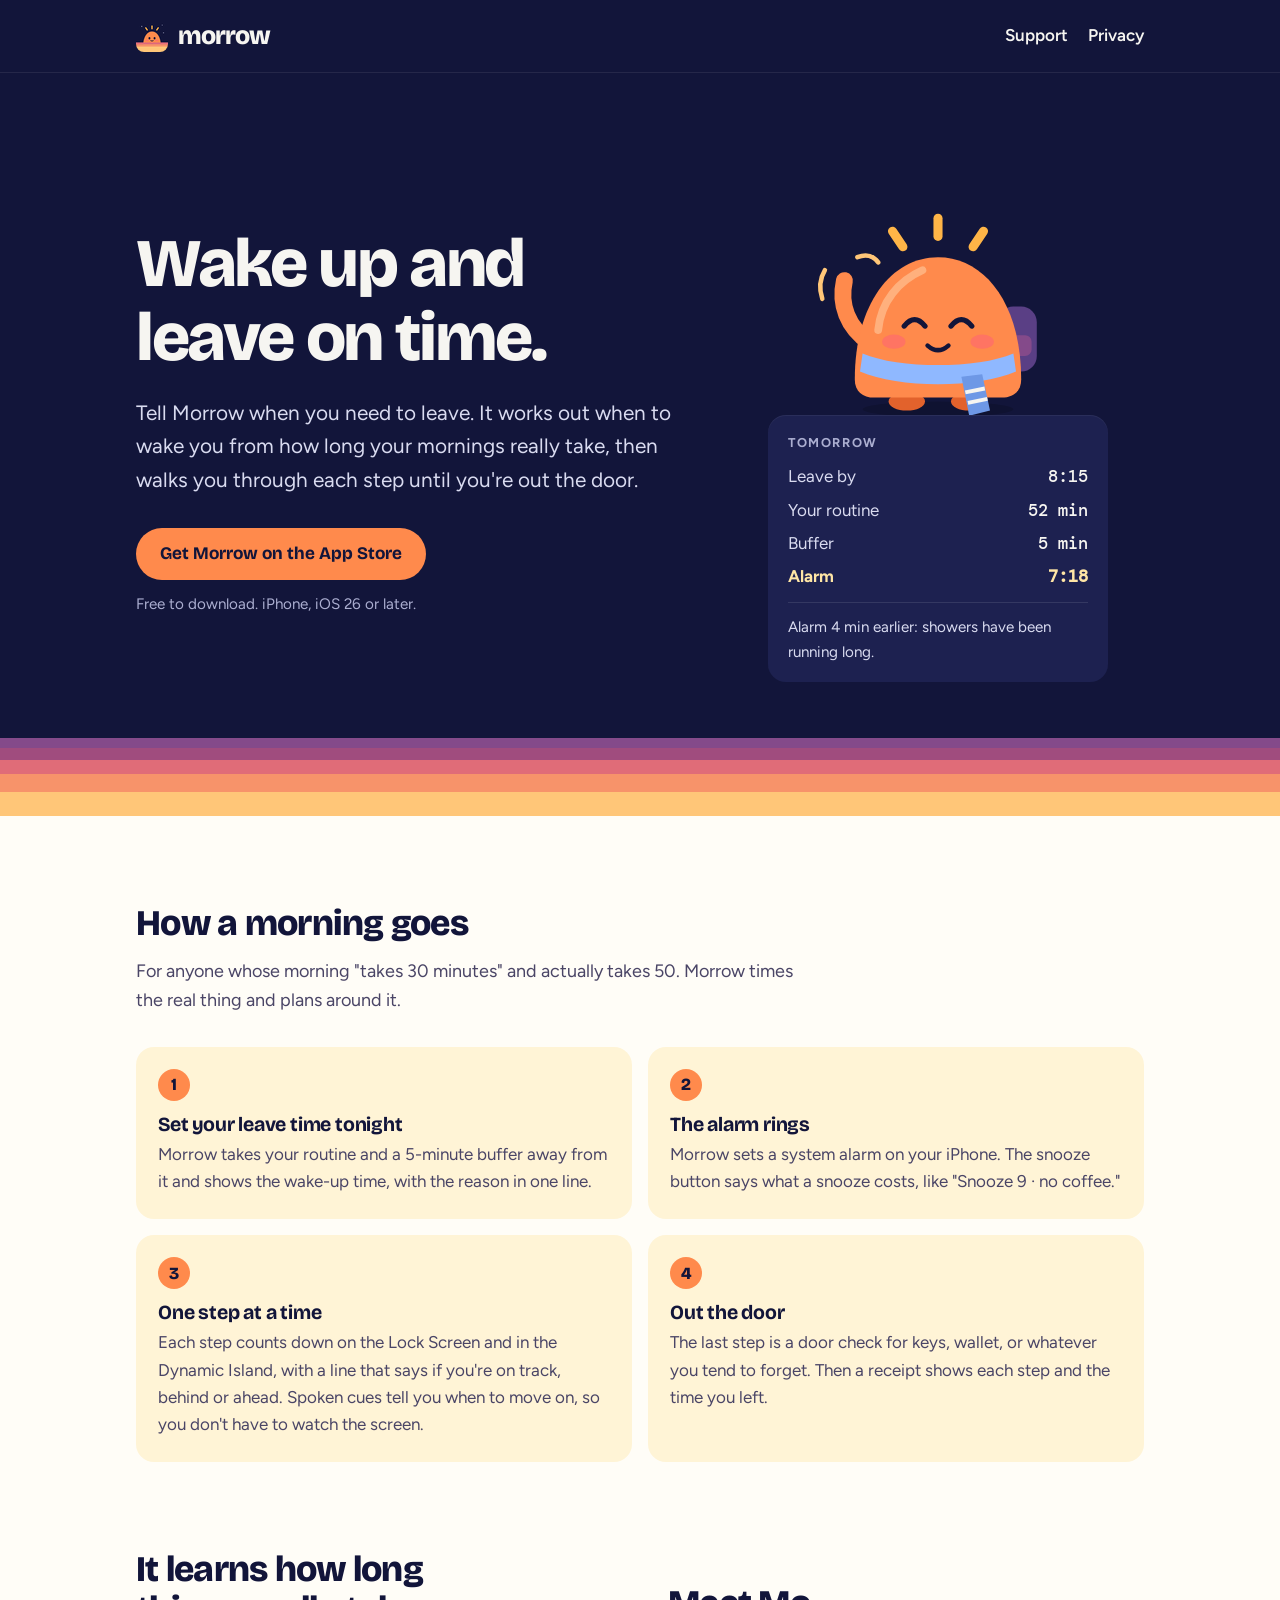
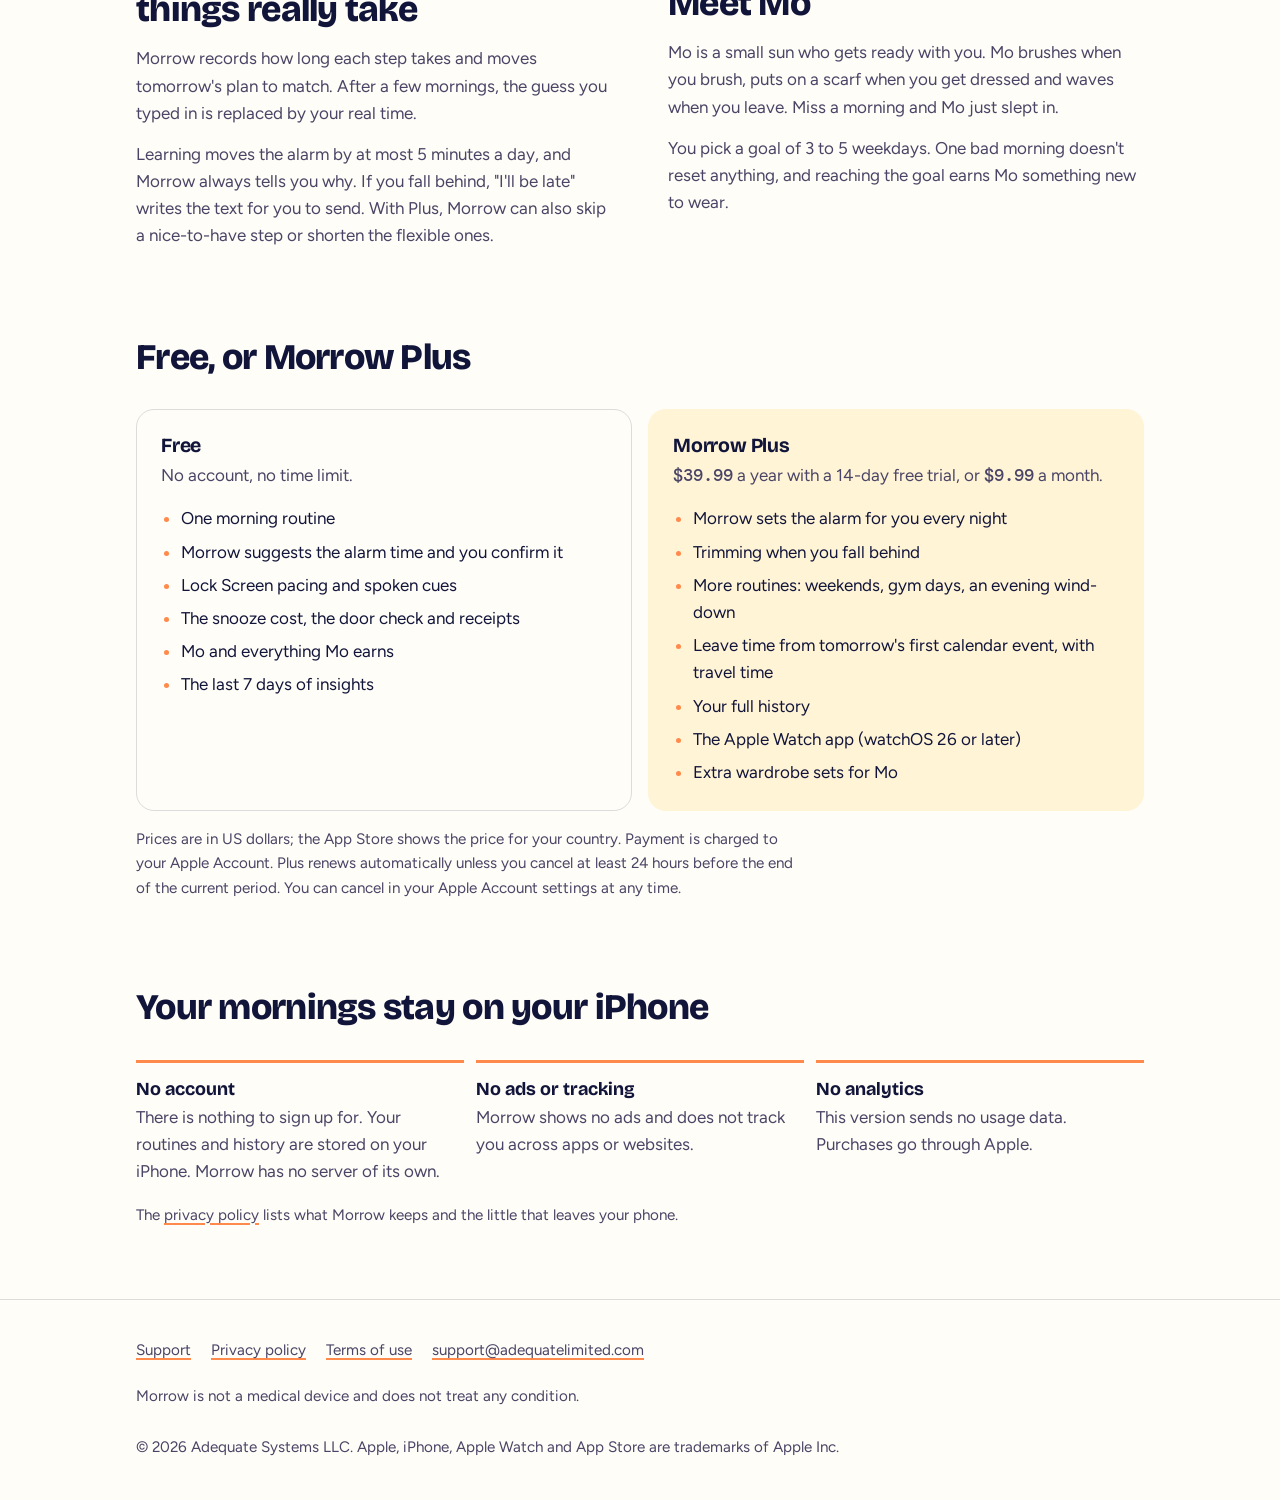
==== index.html @ a9c5260e "Morrow privacy policy, support and home page" ====
<!doctype html>
<html lang="en">
<head>
<meta charset="utf-8">
<meta name="viewport" content="width=device-width, initial-scale=1">
<title>Morrow: morning routine timer for iPhone</title>
<meta name="description" content="Tell Morrow when you need to leave. It works out when to wake you from how long your mornings really take, then walks you through each step until you're out the door.">
<meta name="theme-color" content="#12153A">
<link rel="canonical" href="https://patricksmithlaravel.github.io/morrow/">
<link rel="icon" type="image/png" sizes="32x32" href="assets/favicon-32.png">
<link rel="apple-touch-icon" href="assets/apple-touch-icon.png">
<link rel="preload" href="fonts/bricolage-grotesque.woff" as="font" type="font/woff" crossorigin>
<link rel="preload" href="fonts/figtree.woff" as="font" type="font/woff" crossorigin>
<link rel="stylesheet" href="assets/site.css">
<meta property="og:type" content="website">
<meta property="og:title" content="Morrow: wake up and leave on time">
<meta property="og:description" content="A morning routine timer for iPhone. Set your leave time tonight; Morrow sets the wake-up time and paces each step.">
<meta property="og:url" content="https://patricksmithlaravel.github.io/morrow/">
<meta property="og:image" content="https://patricksmithlaravel.github.io/morrow/assets/morrow-icon-512.png">
<meta name="apple-itunes-app" content="app-id=6824169059">
</head>
<body>
<a class="skip" href="#main">Skip to content</a>

<header class="site-header">
  <div class="bar">
    <a class="wordmark" href="./"><img src="assets/favicon-32.png" alt="" width="32" height="32">morrow</a>
    <nav class="site-nav" aria-label="Main">
      <ul>
        <li><a href="support/">Support</a></li>
        <li><a href="privacy/">Privacy</a></li>
      </ul>
    </nav>
  </div>
</header>

<main id="main">
  <section class="hero" aria-labelledby="hero-title">
    <div class="inner">
      <div>
        <h1 id="hero-title">Wake up and leave on time.</h1>
        <p class="lead">Tell Morrow when you need to leave. It works out when to wake you from how long your mornings really take, then walks you through each step until you're out the door.</p>
        <div class="actions">
          <a class="button" href="https://apps.apple.com/app/id6824169059">Get Morrow on the App Store</a>
          <span class="requires">Free to download. iPhone, iOS 26 or later.</span>
        </div>
      </div>
      <div class="art">
        <img src="assets/mo-wave.svg" alt="Mo, a small orange sun in a blue scarf, waving goodbye by a door" width="260" height="260">
        <div class="plan-card" role="group" aria-label="Example plan for tomorrow">
          <div class="label">Tomorrow</div>
          <dl>
            <dt>Leave by</dt><dd>8:15</dd>
            <dt>Your routine</dt><dd>52 min</dd>
            <dt>Buffer</dt><dd>5 min</dd>
            <dt class="alarm">Alarm</dt><dd class="alarm">7:18</dd>
          </dl>
          <p class="why">Alarm 4 min earlier: showers have been running long.</p>
        </div>
      </div>
    </div>
    <div class="horizon" aria-hidden="true"><span></span><span></span><span></span><span></span><span></span></div>
  </section>

  <section class="section" aria-labelledby="how-title">
    <h2 id="how-title">How a morning goes</h2>
    <p class="intro">For anyone whose morning "takes 30 minutes" and actually takes 50. Morrow times the real thing and plans around it.</p>
    <ol class="steps">
      <li>
        <h3>Set your leave time tonight</h3>
        <p>Morrow takes your routine and a 5-minute buffer away from it and shows the wake-up time, with the reason in one line.</p>
      </li>
      <li>
        <h3>The alarm rings</h3>
        <p>Morrow sets a system alarm on your iPhone. The snooze button says what a snooze costs, like "Snooze 9 · no coffee."</p>
      </li>
      <li>
        <h3>One step at a time</h3>
        <p>Each step counts down on the Lock Screen and in the Dynamic Island, with a line that says if you're on track, behind or ahead. Spoken cues tell you when to move on, so you don't have to watch the screen.</p>
      </li>
      <li>
        <h3>Out the door</h3>
        <p>The last step is a door check for keys, wallet, or whatever you tend to forget. Then a receipt shows each step and the time you left.</p>
      </li>
    </ol>
  </section>

  <section class="section" aria-labelledby="learn-title">
    <div class="split">
      <div class="copy">
        <h2 id="learn-title">It learns how long things really take</h2>
        <p>Morrow records how long each step takes and moves tomorrow's plan to match. After a few mornings, the guess you typed in is replaced by your real time.</p>
        <p>Learning moves the alarm by at most 5 minutes a day, and Morrow always tells you why. If you fall behind, "I'll be late" writes the text for you to send. With Plus, Morrow can also skip a nice-to-have step or shorten the flexible ones.</p>
      </div>
      <div class="copy">
        <h2>Meet Mo</h2>
        <p>Mo is a small sun who gets ready with you. Mo brushes when you brush, puts on a scarf when you get dressed and waves when you leave. Miss a morning and Mo just slept in.</p>
        <p>You pick a goal of 3 to 5 weekdays. One bad morning doesn't reset anything, and reaching the goal earns Mo something new to wear.</p>
      </div>
    </div>
  </section>

  <section class="section" aria-labelledby="price-title">
    <h2 id="price-title">Free, or Morrow Plus</h2>
    <div class="tiers">
      <div class="tier">
        <h3>Free</h3>
        <p class="price">No account, no time limit.</p>
        <ul>
          <li>One morning routine</li>
          <li>Morrow suggests the alarm time and you confirm it</li>
          <li>Lock Screen pacing and spoken cues</li>
          <li>The snooze cost, the door check and receipts</li>
          <li>Mo and everything Mo earns</li>
          <li>The last 7 days of insights</li>
        </ul>
      </div>
      <div class="tier plus">
        <h3>Morrow Plus</h3>
        <p class="price"><span class="mono">$39.99</span> a year with a 14-day free trial, or <span class="mono">$9.99</span> a month.</p>
        <ul>
          <li>Morrow sets the alarm for you every night</li>
          <li>Trimming when you fall behind</li>
          <li>More routines: weekends, gym days, an evening wind-down</li>
          <li>Leave time from tomorrow's first calendar event, with travel time</li>
          <li>Your full history</li>
          <li>The Apple Watch app (watchOS 26 or later)</li>
          <li>Extra wardrobe sets for Mo</li>
        </ul>
      </div>
    </div>
    <p class="fine">Prices are in US dollars; the App Store shows the price for your country. Payment is charged to your Apple Account. Plus renews automatically unless you cancel at least 24 hours before the end of the current period. You can cancel in your Apple Account settings at any time.</p>
  </section>

  <section class="section" aria-labelledby="privacy-title">
    <h2 id="privacy-title">Your mornings stay on your iPhone</h2>
    <ul class="privacy-strip">
      <li><strong>No account</strong><span>There is nothing to sign up for. Your routines and history are stored on your iPhone. Morrow has no server of its own.</span></li>
      <li><strong>No ads or tracking</strong><span>Morrow shows no ads and does not track you across apps or websites.</span></li>
      <li><strong>No analytics</strong><span>This version sends no usage data. Purchases go through Apple.</span></li>
    </ul>
    <p class="fine">The <a href="privacy/">privacy policy</a> lists what Morrow keeps and the little that leaves your phone.</p>
  </section>
</main>

<footer class="site-footer">
  <div class="bar">
    <ul>
      <li><a href="support/">Support</a></li>
      <li><a href="privacy/">Privacy policy</a></li>
      <li><a href="https://www.apple.com/legal/internet-services/itunes/dev/stdeula/">Terms of use</a></li>
      <li><a href="mailto:support@adequatelimited.com">support@adequatelimited.com</a></li>
    </ul>
    <p>Morrow is not a medical device and does not treat any condition.</p>
    <p>&copy; 2026 Adequate Systems LLC. Apple, iPhone, Apple Watch and App Store are trademarks of Apple Inc.</p>
  </div>
</footer>
</body>
</html>
---- assets/site.css ----
/* Morrow site. Colours are the app's palette (MorrowPalette); fonts are the app's bundled fonts (SIL OFL 1.1). */

@font-face {
  font-family: "Bricolage Grotesque";
  src: url("../fonts/bricolage-grotesque.woff") format("woff");
  font-weight: 600 800;
  font-style: normal;
  font-display: swap;
}
@font-face {
  font-family: "Figtree";
  src: url("../fonts/figtree.woff") format("woff");
  font-weight: 400 700;
  font-style: normal;
  font-display: swap;
}
@font-face {
  font-family: "DM Mono";
  src: url("../fonts/dm-mono-medium.woff") format("woff");
  font-weight: 500;
  font-style: normal;
  font-display: swap;
}

:root {
  color-scheme: light dark;

  /* Palette */
  --night: #12153A;
  --surface: #1D2150;
  --deep-night: #0C0E28;
  --sun: #FF8A4C;
  --sky: #8FB8FF;
  --daylight: #FFE6A6;
  --ink: #F6F5F1;
  --amber: #FFB547;
  --secondary: #D9DBF0;
  --paper: #FFFDF7;
  --paper-card: #FFF4D6;
  --ink-on-light: #4A4566;
  --rust: #C24A1C;

  /* Light theme */
  --bg: var(--paper);
  --bg-card: var(--paper-card);
  --text: var(--night);
  --text-2: var(--ink-on-light);
  --rule: rgba(18, 21, 58, 0.14);
  --underline: var(--sun);
  --focus: var(--rust);
  --note-bg: #FFEFD0;

  --font-display: "Bricolage Grotesque", ui-rounded, system-ui, -apple-system, sans-serif;
  --font-body: "Figtree", system-ui, -apple-system, "Segoe UI", sans-serif;
  --font-mono: "DM Mono", ui-monospace, "SF Mono", Menlo, monospace;

  --gutter: clamp(16px, 5vw, 40px);
  --measure: 42rem;
  --wide: 68rem;
  --radius: 18px;
}

@media (prefers-color-scheme: dark) {
  :root {
    --bg: var(--night);
    --bg-card: var(--surface);
    --text: var(--ink);
    --text-2: var(--secondary);
    --rule: rgba(255, 255, 255, 0.12);
    --underline: var(--sun);
    --focus: var(--amber);
    --note-bg: var(--surface);
  }
}

*, *::before, *::after { box-sizing: border-box; }

html {
  -webkit-text-size-adjust: 100%;
  text-size-adjust: 100%;
}

body {
  margin: 0;
  background: var(--bg);
  color: var(--text);
  font-family: var(--font-body);
  font-size: 1.0625rem;
  line-height: 1.6;
  font-feature-settings: "kern";
  -webkit-font-smoothing: antialiased;
  overflow-x: hidden;
}

img, svg { display: block; max-width: 100%; height: auto; }

h1, h2, h3 {
  font-family: var(--font-display);
  font-weight: 800;
  line-height: 1.1;
  letter-spacing: -0.02em;
  margin: 0;
  text-wrap: balance;
}
h1 { font-size: clamp(2.4rem, 7vw, 4.25rem); letter-spacing: -0.035em; }
h2 { font-size: clamp(1.6rem, 4vw, 2.25rem); }
h3 { font-size: 1.25rem; font-weight: 700; letter-spacing: -0.01em; }

p { margin: 0; }
p + p { margin-top: 1em; }

a {
  color: inherit;
  text-decoration-line: underline;
  text-decoration-color: var(--underline);
  text-decoration-thickness: 2px;
  text-underline-offset: 3px;
}
a:hover { text-decoration-thickness: 3px; }
:focus-visible {
  outline: 3px solid var(--focus);
  outline-offset: 3px;
  border-radius: 4px;
}

.skip {
  position: absolute;
  left: 8px;
  top: -100px;
  background: var(--sun);
  color: var(--night);
  padding: 10px 14px;
  border-radius: 10px;
  font-weight: 700;
  z-index: 10;
}
.skip:focus { top: 8px; }

.mono { font-family: var(--font-mono); font-weight: 500; font-variant-numeric: tabular-nums; }

/* Header and footer */

.site-header {
  background: var(--night);
  color: var(--ink);
  border-bottom: 1px solid rgba(255, 255, 255, 0.08);
}
.site-header .bar {
  max-width: var(--wide);
  margin: 0 auto;
  padding: 14px var(--gutter);
  display: flex;
  align-items: center;
  justify-content: space-between;
  gap: 16px;
  flex-wrap: wrap;
}
.wordmark {
  display: inline-flex;
  align-items: center;
  gap: 10px;
  font-family: var(--font-display);
  font-weight: 800;
  font-size: 1.6rem;
  letter-spacing: -0.04em;
  text-decoration: none;
  color: var(--ink);
  min-height: 44px;
}
.wordmark img { width: 32px; height: 32px; border-radius: 8px; }
.site-nav ul {
  list-style: none;
  margin: 0;
  padding: 0;
  display: flex;
  gap: 4px 20px;
  flex-wrap: wrap;
}
.site-nav a {
  display: inline-flex;
  align-items: center;
  min-height: 44px;
  color: var(--ink);
  font-weight: 600;
  text-decoration-color: transparent;
}
.site-nav a:hover,
.site-nav a[aria-current="page"] { text-decoration-color: var(--sun); }

.site-footer {
  border-top: 1px solid var(--rule);
  margin-top: 72px;
  color: var(--text-2);
  font-size: 0.95rem;
}
.site-footer .bar {
  max-width: var(--wide);
  margin: 0 auto;
  padding: 28px var(--gutter) 40px;
  display: grid;
  gap: 12px;
}
.site-footer ul {
  list-style: none;
  margin: 0;
  padding: 0;
  display: flex;
  flex-wrap: wrap;
  gap: 4px 20px;
}
.site-footer a { display: inline-flex; min-height: 44px; align-items: center; }

/* Home: hero */

.hero {
  position: relative;
  background: var(--night);
  color: var(--ink);
  overflow: hidden;
}
.hero .inner {
  max-width: var(--wide);
  margin: 0 auto;
  padding: clamp(40px, 8vw, 88px) var(--gutter) clamp(32px, 6vw, 56px);
  display: grid;
  gap: 40px;
  align-items: center;
}
@media (min-width: 860px) {
  .hero .inner { grid-template-columns: 1.15fr 0.85fr; }
}
.hero .lead {
  margin-top: 20px;
  font-size: clamp(1.1rem, 2.4vw, 1.3rem);
  color: var(--secondary);
  max-width: 34rem;
}
.hero .actions {
  margin-top: 32px;
  display: flex;
  flex-wrap: wrap;
  align-items: center;
  gap: 12px 20px;
}
.hero .requires { color: #ABAED0; font-size: 0.95rem; }

.button {
  display: inline-flex;
  align-items: center;
  justify-content: center;
  min-height: 52px;
  padding: 0 24px;
  border-radius: 999px;
  background: var(--sun);
  color: var(--night);
  font-family: var(--font-display);
  font-weight: 700;
  font-size: 1.1rem;
  text-decoration: none;
}
.button:hover { background: #FF9B63; }

.hero .art {
  position: relative;
  display: grid;
  justify-items: center;
  gap: 0;
}
.hero .art img { width: min(260px, 64vw); }

.plan-card {
  width: min(340px, 100%);
  margin-top: -6px;
  background: var(--surface);
  border-radius: var(--radius);
  padding: 18px 20px;
  box-shadow: 0 1px 0 rgba(255, 255, 255, 0.06) inset;
}
.plan-card .label {
  font-size: 0.8rem;
  font-weight: 700;
  letter-spacing: 0.12em;
  text-transform: uppercase;
  color: #ABAED0;
}
.plan-card dl {
  margin: 10px 0 0;
  display: grid;
  grid-template-columns: 1fr auto;
  gap: 6px 16px;
}
.plan-card dt { color: var(--secondary); }
.plan-card dd { margin: 0; font-family: var(--font-mono); font-weight: 500; font-variant-numeric: tabular-nums; text-align: right; }
.plan-card dt.alarm,
.plan-card dd.alarm { color: var(--daylight); font-weight: 700; }
.plan-card .why {
  margin-top: 12px;
  padding-top: 12px;
  border-top: 1px solid rgba(255, 255, 255, 0.1);
  color: var(--secondary);
  font-size: 0.95rem;
}

.horizon { display: grid; }
.horizon span { display: block; height: 14px; }
.horizon span:nth-child(1) { background: #844A8A; height: 10px; }
.horizon span:nth-child(2) { background: #A04C7E; height: 12px; }
.horizon span:nth-child(3) { background: #E06C78; }
.horizon span:nth-child(4) { background: #F7936A; height: 18px; }
.horizon span:nth-child(5) { background: #FFC678; height: 24px; }

/* Home: sections */

.section {
  max-width: var(--wide);
  margin: 0 auto;
  padding: clamp(48px, 8vw, 88px) var(--gutter) 0;
}
.section > h2 { max-width: 40rem; }
.section > .intro { margin-top: 14px; max-width: var(--measure); color: var(--text-2); font-size: 1.125rem; }

.steps {
  list-style: none;
  margin: 32px 0 0;
  padding: 0;
  display: grid;
  gap: 16px;
  counter-reset: step;
}
@media (min-width: 720px) {
  .steps { grid-template-columns: repeat(2, minmax(0, 1fr)); }
}
.steps li {
  counter-increment: step;
  background: var(--bg-card);
  border-radius: var(--radius);
  padding: 22px 22px 24px;
}
.steps li::before {
  content: counter(step);
  display: inline-grid;
  place-items: center;
  width: 32px;
  height: 32px;
  border-radius: 50%;
  background: var(--sun);
  color: var(--night);
  font-family: var(--font-display);
  font-weight: 800;
  margin-bottom: 12px;
}
.steps h3 { margin-bottom: 6px; }
.steps p { color: var(--text-2); }

.split {
  display: grid;
  gap: 32px;
  align-items: center;
}
@media (min-width: 860px) {
  .split { grid-template-columns: 1fr 1fr; gap: 56px; }
}
.split .copy p { margin-top: 14px; color: var(--text-2); max-width: var(--measure); }
.split .copy h2 + p { margin-top: 16px; }
.mo-figure {
  justify-self: center;
  background: var(--bg-card);
  border-radius: 50%;
  padding: 28px;
  width: min(300px, 80vw);
}

.tiers {
  margin-top: 32px;
  display: grid;
  gap: 16px;
}
@media (min-width: 760px) {
  .tiers { grid-template-columns: repeat(2, minmax(0, 1fr)); }
}
.tier {
  border: 1px solid var(--rule);
  border-radius: var(--radius);
  padding: 24px;
}
.tier.plus { background: var(--bg-card); border-color: transparent; }
.tier .price { margin-top: 6px; color: var(--text-2); }
.tier ul { margin: 16px 0 0; padding-left: 1.2em; }
.tier li + li { margin-top: 6px; }
.tier li::marker { color: var(--sun); }
.fine { margin-top: 16px; color: var(--text-2); font-size: 0.95rem; max-width: var(--measure); }

.privacy-strip {
  margin-top: 32px;
  display: grid;
  gap: 12px;
  list-style: none;
  padding: 0;
}
@media (min-width: 720px) {
  .privacy-strip { grid-template-columns: repeat(3, minmax(0, 1fr)); }
}
.privacy-strip li {
  border-top: 3px solid var(--sun);
  padding-top: 12px;
}
.privacy-strip strong { display: block; font-family: var(--font-display); font-size: 1.15rem; }
.privacy-strip span { color: var(--text-2); }

/* Text pages (privacy, support, 404) */

.page {
  max-width: var(--measure);
  margin: 0 auto;
  padding: clamp(36px, 7vw, 72px) var(--gutter) 0;
}
.page-head { display: grid; gap: 14px; }
.page-head .meta { color: var(--text-2); }
.page-head .lead { font-size: 1.15rem; color: var(--text-2); }

.page h2 {
  font-size: clamp(1.4rem, 3.4vw, 1.75rem);
  margin-top: 48px;
  margin-bottom: 12px;
  scroll-margin-top: 16px;
}
.page h3 { margin-top: 28px; margin-bottom: 8px; }
.page ul, .page ol { padding-left: 1.3em; margin: 12px 0 0; }
.page li + li { margin-top: 8px; }
.page li::marker { color: var(--sun); }
.page p + ul, .page p + ol { margin-top: 12px; }
.page ul + p, .page ol + p, .page .table-wrap + p { margin-top: 1em; }

.summary {
  margin-top: 28px;
  background: var(--bg-card);
  border-radius: var(--radius);
  padding: 22px 24px 24px;
}
.summary h2 { margin-top: 0; font-size: 1.25rem; }
.summary ul { margin-top: 10px; }

.toc {
  margin-top: 28px;
  font-size: 0.98rem;
}
.toc h2 { font-size: 1rem; margin: 0 0 6px; letter-spacing: 0.12em; text-transform: uppercase; font-family: var(--font-body); font-weight: 700; color: var(--text-2); }
.toc ol { margin-top: 0; columns: 2 14rem; column-gap: 32px; }
.toc li + li { margin-top: 4px; }
.toc a { display: inline-block; padding: 4px 0; }

.table-wrap { overflow-x: auto; margin-top: 12px; -webkit-overflow-scrolling: touch; }
table {
  width: 100%;
  border-collapse: collapse;
  font-size: 0.97rem;
}
th, td {
  text-align: left;
  vertical-align: top;
  padding: 10px 12px 10px 0;
  border-bottom: 1px solid var(--rule);
}
th { font-weight: 700; }
thead th { color: var(--text-2); font-size: 0.85rem; letter-spacing: 0.08em; text-transform: uppercase; }

.note {
  margin-top: 40px;
  background: var(--note-bg);
  border-left: 4px solid var(--sun);
  border-radius: 6px;
  padding: 16px 18px;
}

.contact-card {
  margin-top: 28px;
  display: grid;
  gap: 20px;
  align-items: center;
  background: var(--bg-card);
  border-radius: var(--radius);
  padding: 22px 24px;
}
@media (min-width: 560px) {
  .contact-card { grid-template-columns: auto 1fr; }
}
.contact-card img { width: 112px; }
.contact-card .email {
  font-family: var(--font-display);
  font-weight: 700;
  font-size: clamp(1.15rem, 4.6vw, 1.5rem);
  overflow-wrap: anywhere;
}
.contact-card p + p { margin-top: 6px; color: var(--text-2); }

.faq { margin-top: 12px; }
.faq details {
  border-bottom: 1px solid var(--rule);
}
.faq summary {
  cursor: pointer;
  list-style: none;
  display: flex;
  justify-content: space-between;
  align-items: center;
  gap: 16px;
  min-height: 56px;
  padding: 12px 0;
  font-family: var(--font-display);
  font-weight: 700;
  font-size: 1.15rem;
  line-height: 1.3;
}
.faq summary::-webkit-details-marker { display: none; }
.faq summary::after {
  content: "+";
  flex: none;
  width: 28px;
  height: 28px;
  display: grid;
  place-items: center;
  border-radius: 50%;
  background: var(--bg-card);
  color: var(--text);
  font-family: var(--font-body);
  font-weight: 700;
}
.faq details[open] summary::after { content: "\2212"; }
.faq .answer { padding: 0 0 20px; }
.faq .answer p + p, .faq .answer p + ul, .faq .answer ul + p { margin-top: 10px; }

.not-found {
  text-align: center;
  display: grid;
  justify-items: center;
  gap: 16px;
}
.not-found img { width: min(220px, 60vw); }

@media (prefers-reduced-motion: no-preference) {
  html { scroll-behavior: smooth; }
}

@media print {
  .site-header, .site-footer, .skip, .toc { display: none; }
  body { background: #fff; color: #000; }
  a { text-decoration: underline; }
}
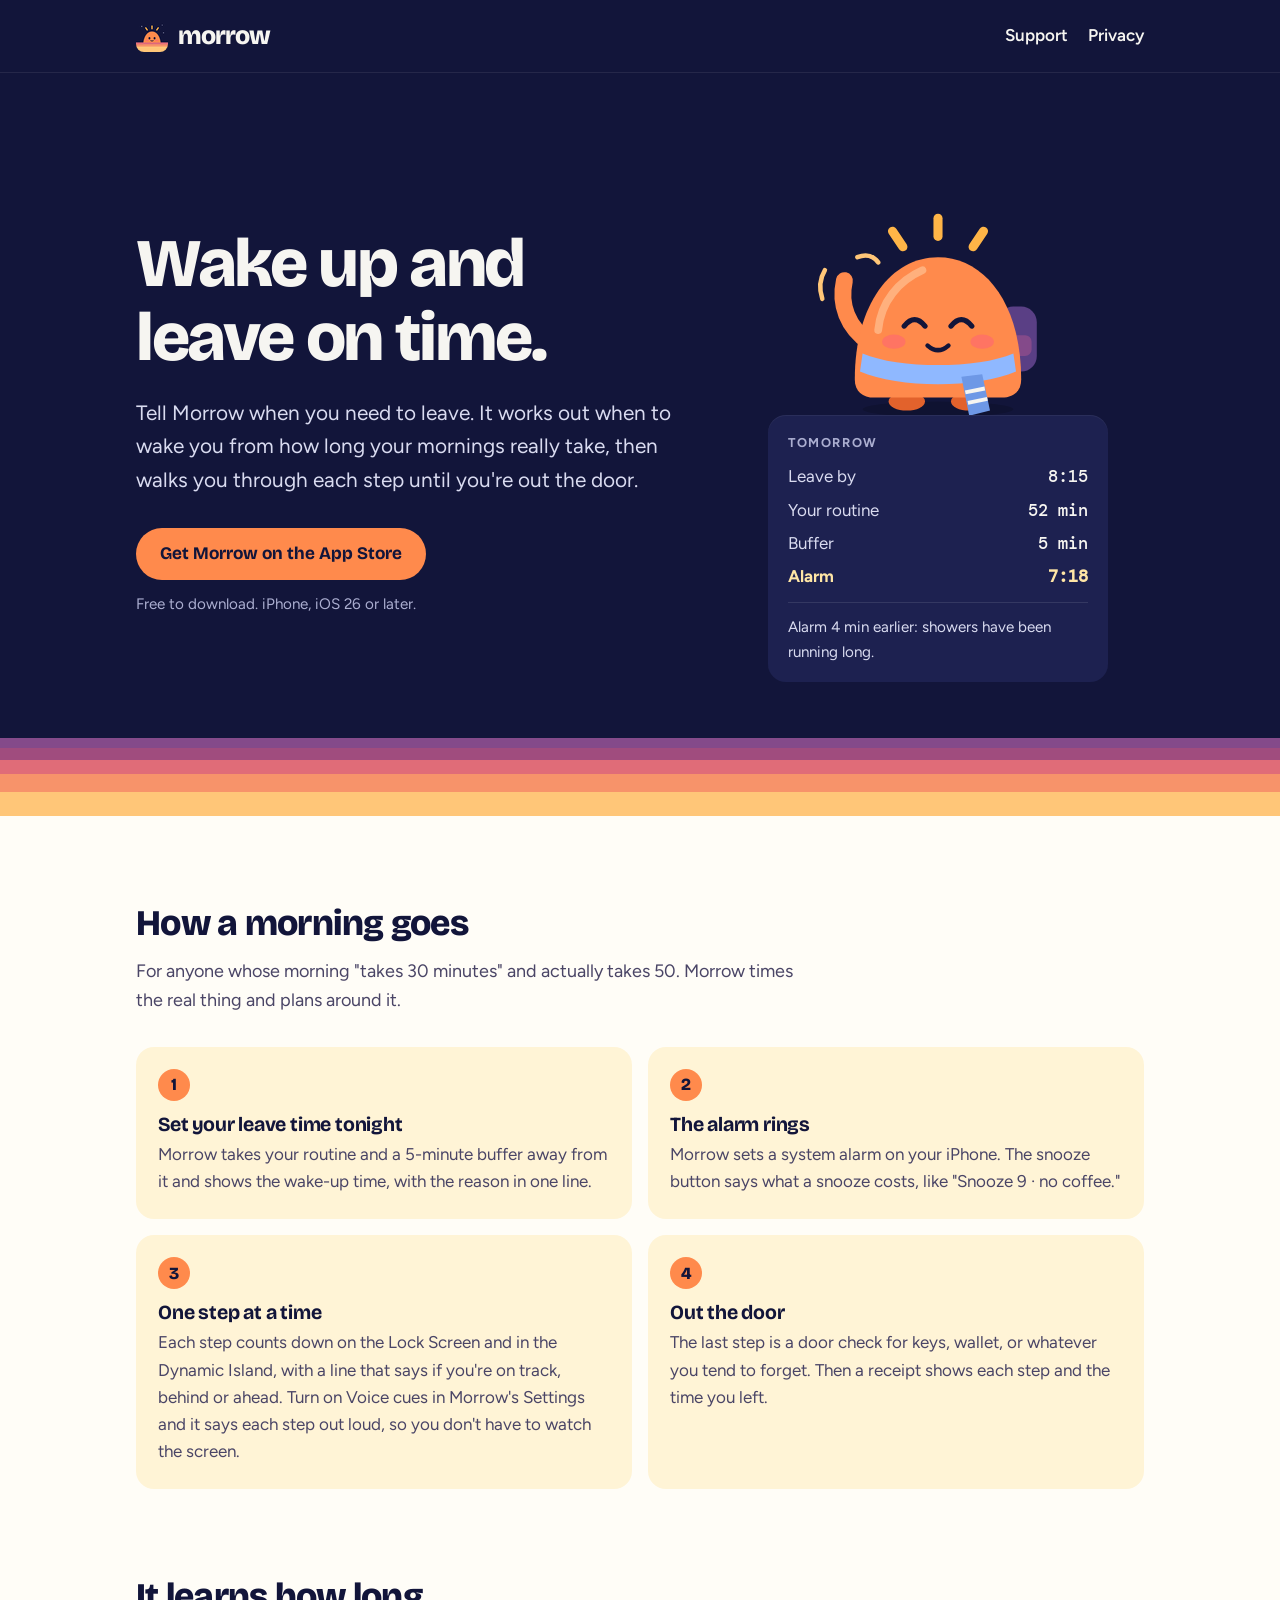
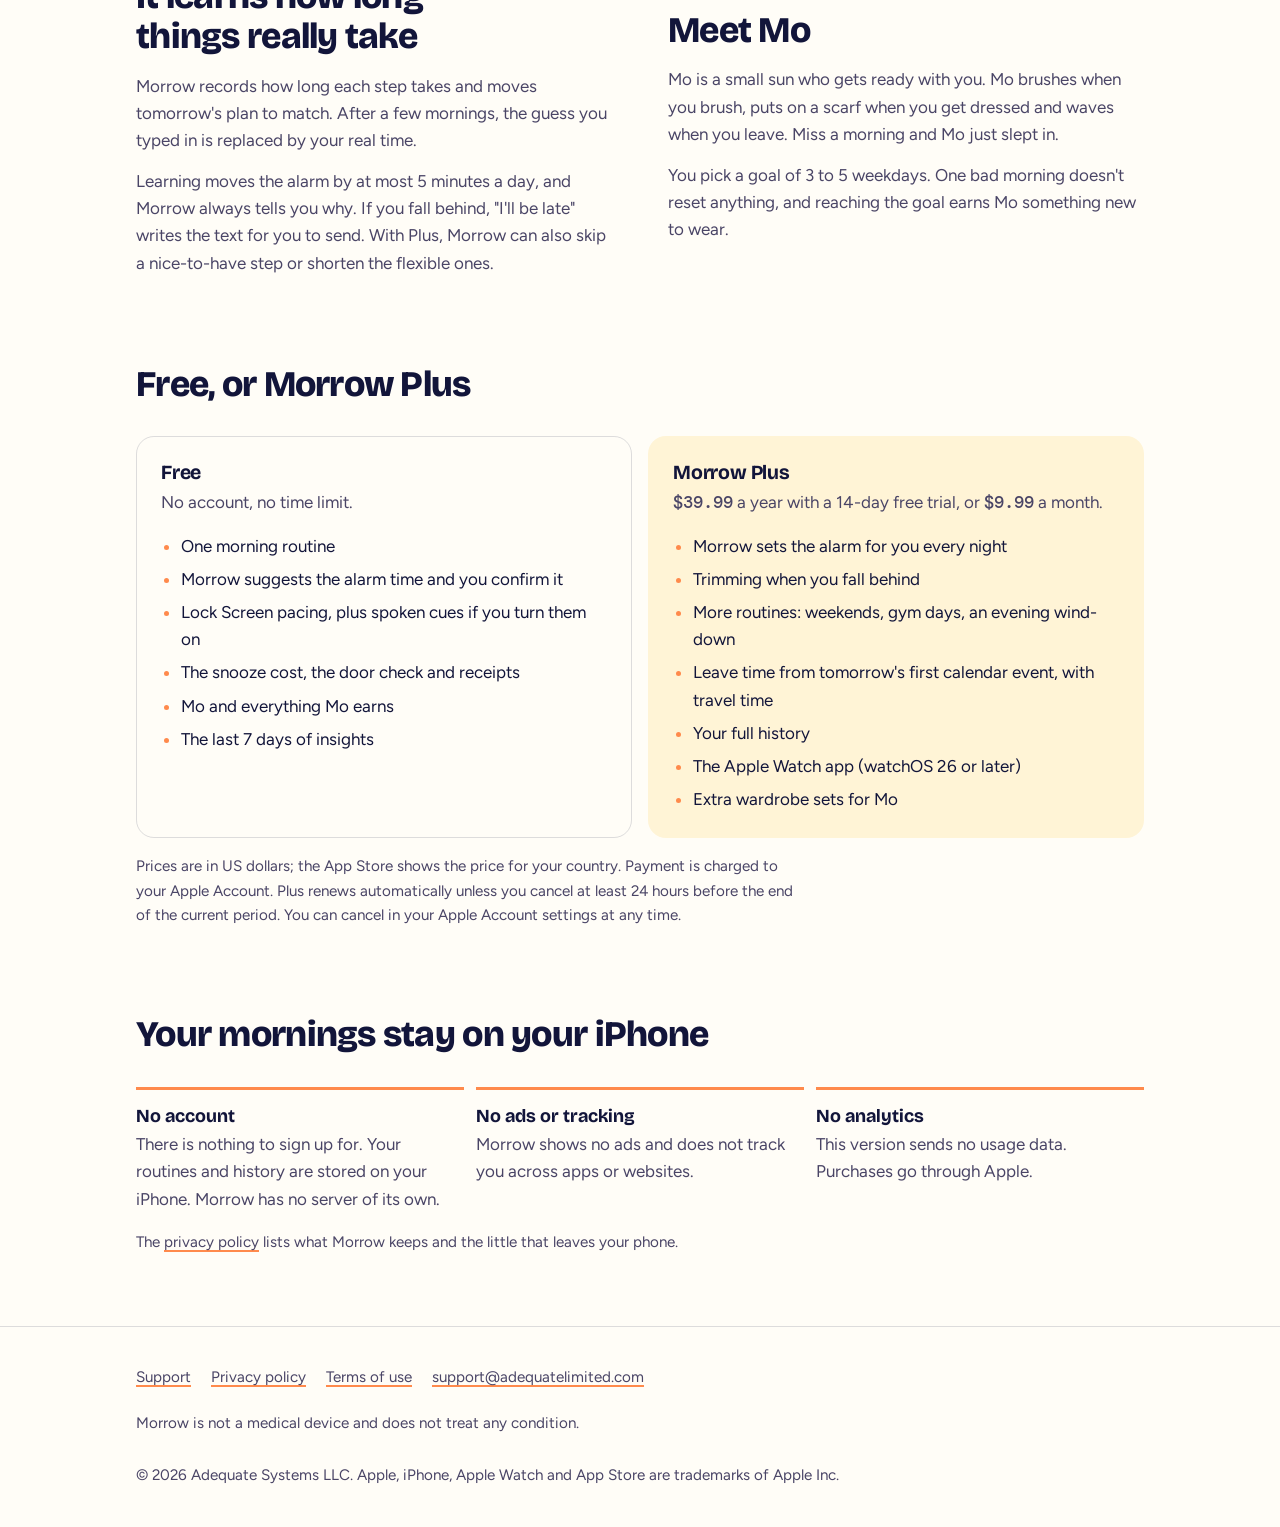
==== commit d99db718: "Say voice cues are off by default and how to turn them on" ====
--- a/index.html
+++ b/index.html
@@ -6,7 +6,7 @@
 <title>Morrow: morning routine timer for iPhone</title>
 <meta name="description" content="Tell Morrow when you need to leave. It works out when to wake you from how long your mornings really take, then walks you through each step until you're out the door.">
 <meta name="theme-color" content="#12153A">
-<link rel="canonical" href="https://patricksmithlaravel.github.io/morrow/">
+<link rel="canonical" href="https://www.morrow-schedule.com/">
 <link rel="icon" type="image/png" sizes="32x32" href="assets/favicon-32.png">
 <link rel="apple-touch-icon" href="assets/apple-touch-icon.png">
 <link rel="preload" href="fonts/bricolage-grotesque.woff" as="font" type="font/woff" crossorigin>
@@ -15,8 +15,8 @@
 <meta property="og:type" content="website">
 <meta property="og:title" content="Morrow: wake up and leave on time">
 <meta property="og:description" content="A morning routine timer for iPhone. Set your leave time tonight; Morrow sets the wake-up time and paces each step.">
-<meta property="og:url" content="https://patricksmithlaravel.github.io/morrow/">
-<meta property="og:image" content="https://patricksmithlaravel.github.io/morrow/assets/morrow-icon-512.png">
+<meta property="og:url" content="https://www.morrow-schedule.com/">
+<meta property="og:image" content="https://www.morrow-schedule.com/assets/morrow-icon-512.png">
 <meta name="apple-itunes-app" content="app-id=6824169059">
 </head>
 <body>
@@ -76,7 +76,7 @@
       </li>
       <li>
         <h3>One step at a time</h3>
-        <p>Each step counts down on the Lock Screen and in the Dynamic Island, with a line that says if you're on track, behind or ahead. Spoken cues tell you when to move on, so you don't have to watch the screen.</p>
+        <p>Each step counts down on the Lock Screen and in the Dynamic Island, with a line that says if you're on track, behind or ahead. Turn on Voice cues in Morrow's Settings and it says each step out loud, so you don't have to watch the screen.</p>
       </li>
       <li>
         <h3>Out the door</h3>
@@ -109,7 +109,7 @@
         <ul>
           <li>One morning routine</li>
           <li>Morrow suggests the alarm time and you confirm it</li>
-          <li>Lock Screen pacing and spoken cues</li>
+          <li>Lock Screen pacing, plus spoken cues if you turn them on</li>
           <li>The snooze cost, the door check and receipts</li>
           <li>Mo and everything Mo earns</li>
           <li>The last 7 days of insights</li>
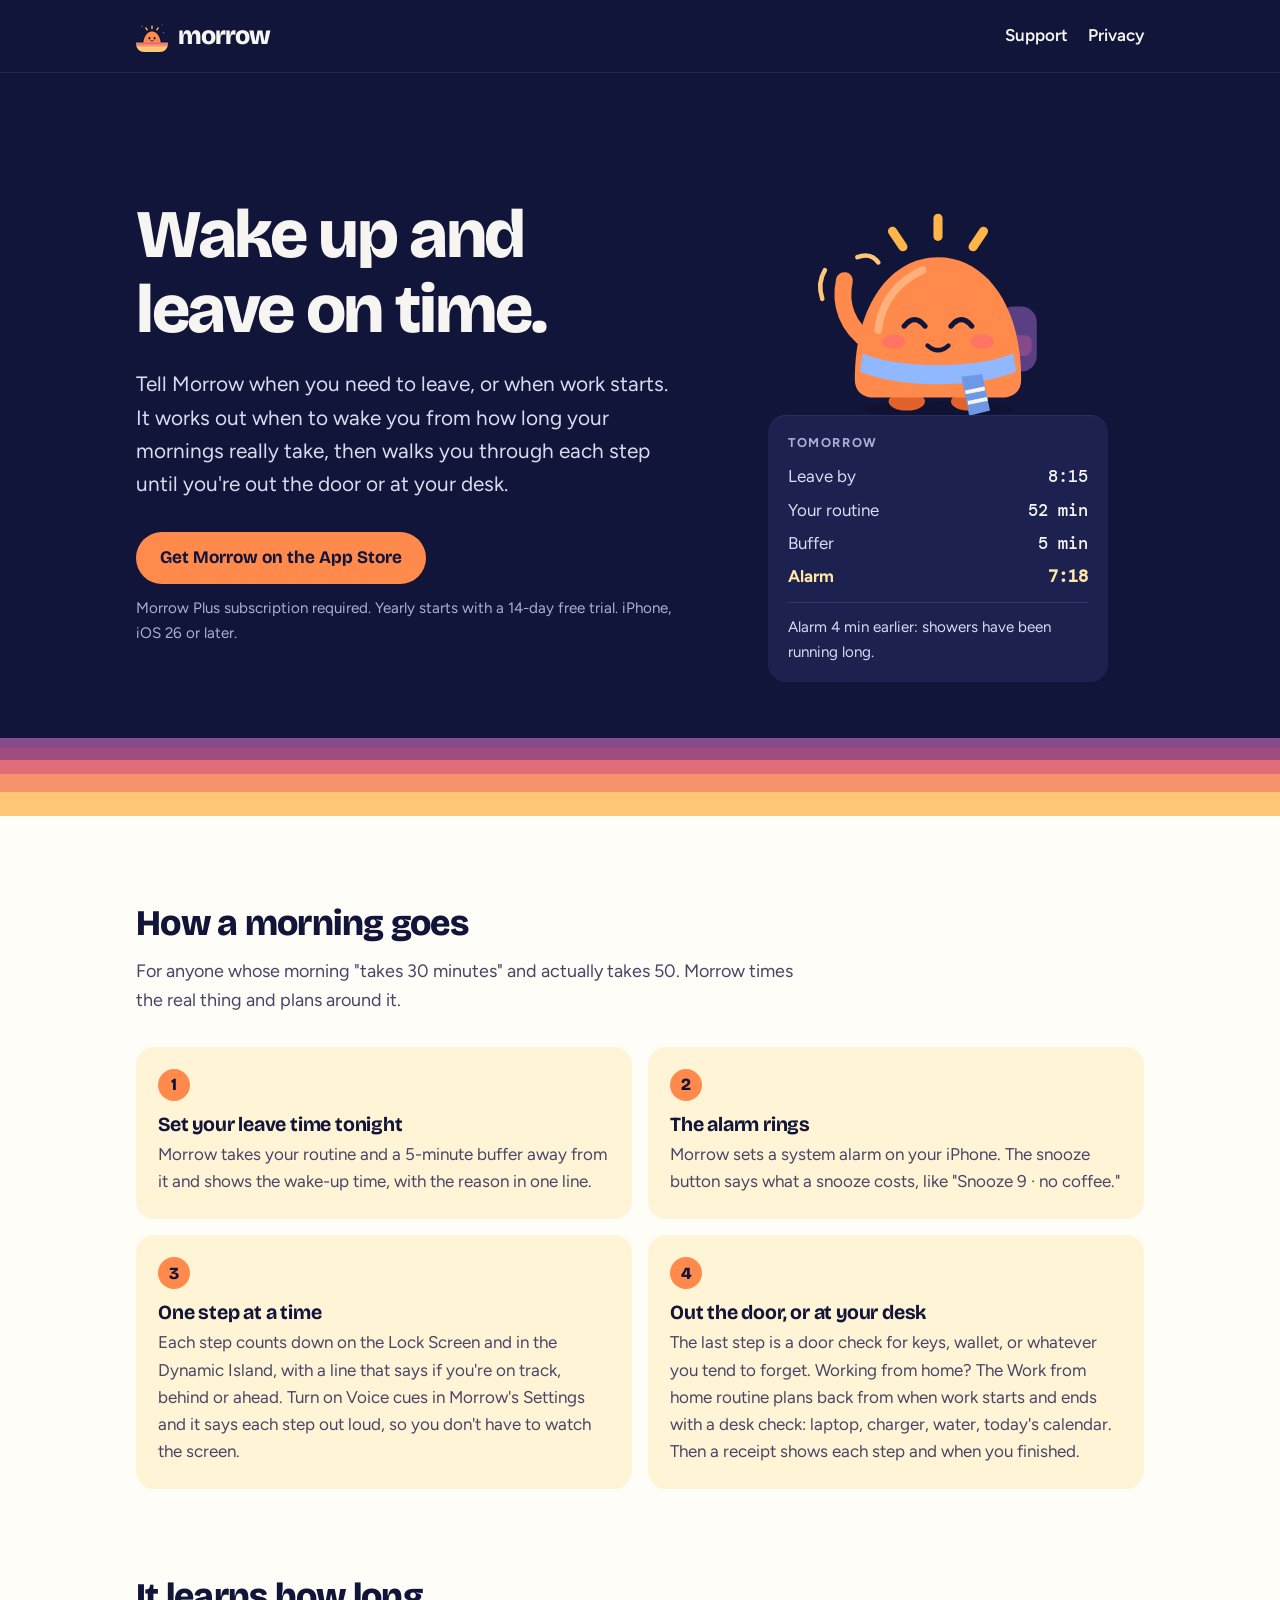
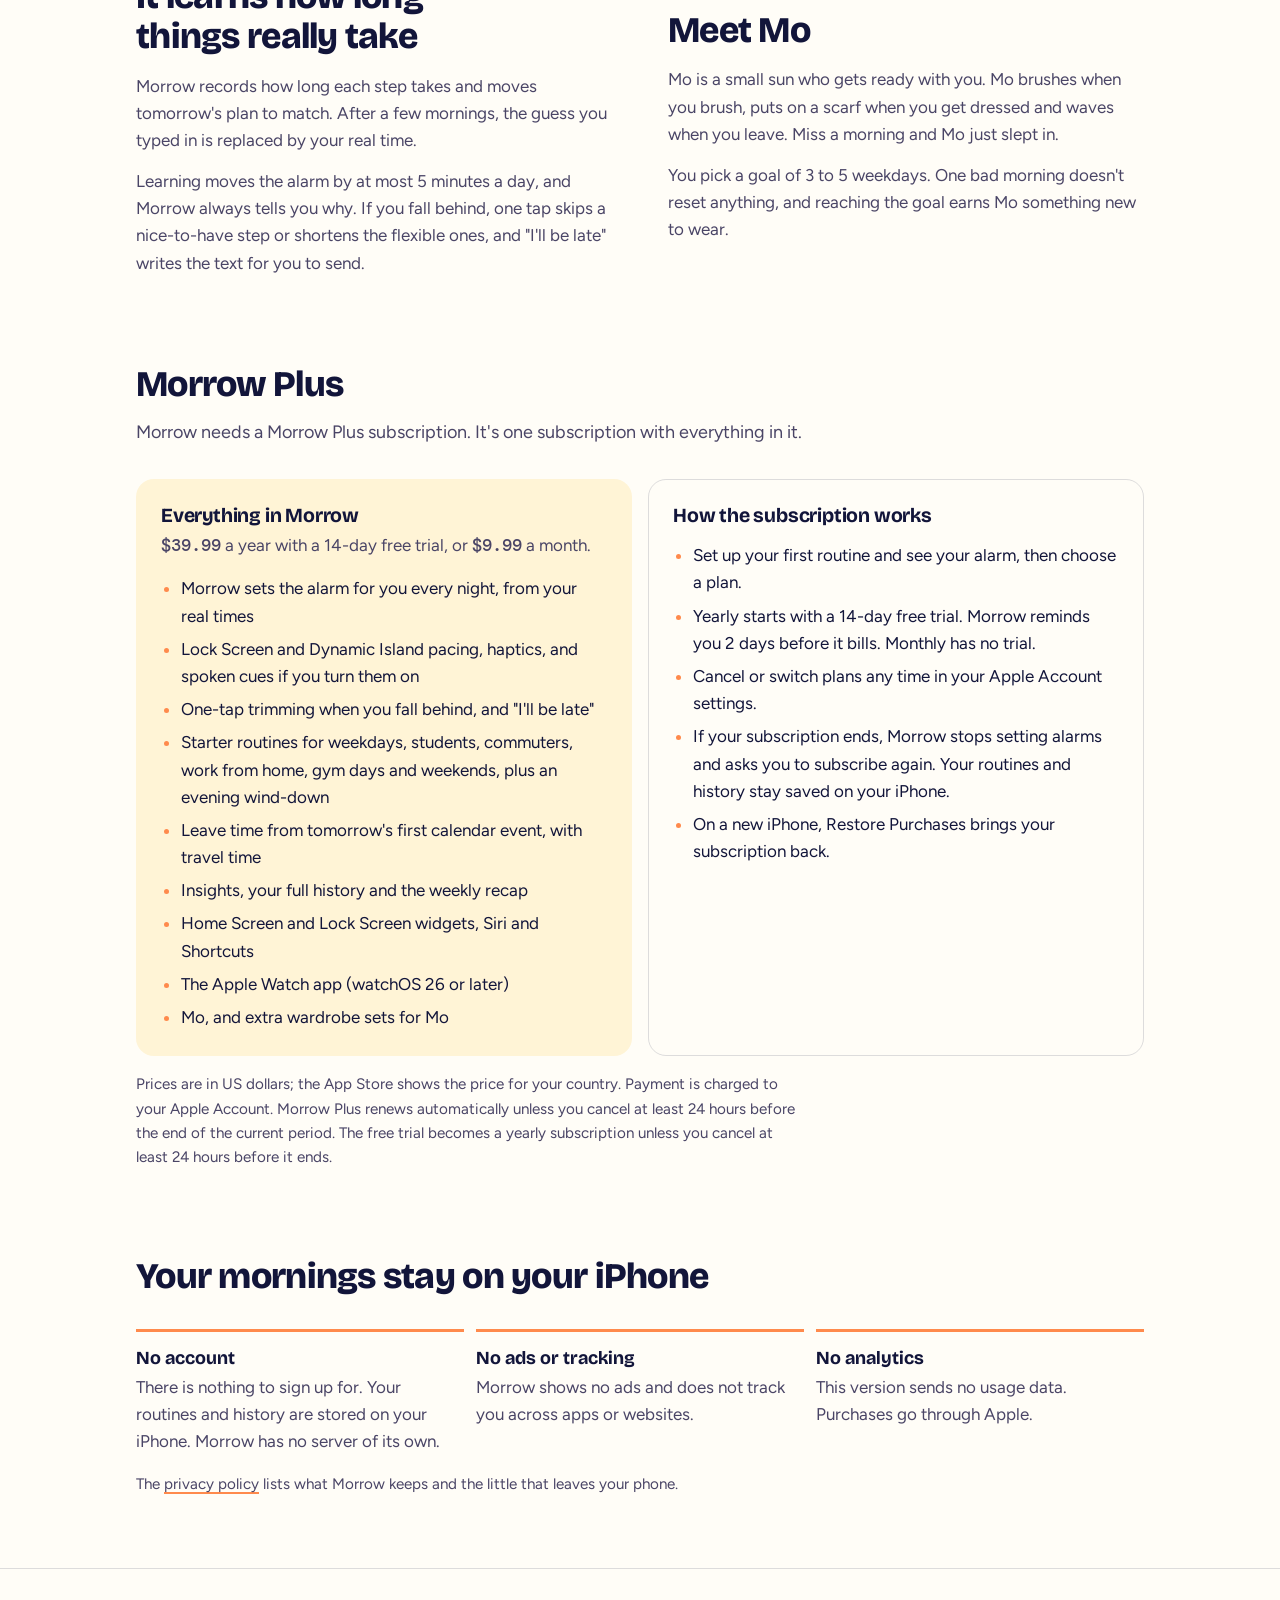
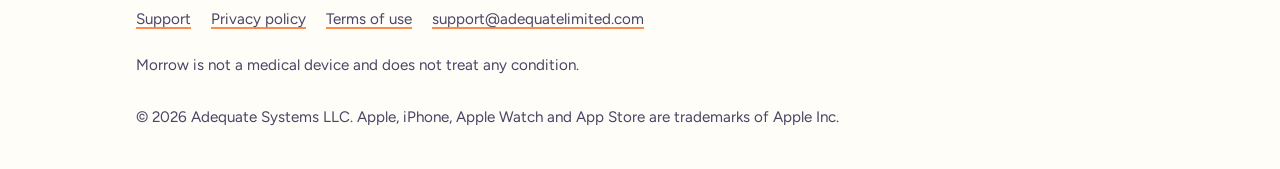
==== commit 546eed38: "Describe Morrow Plus as required, add the Work from home routine and explain the trial, restore, can" ====
--- a/index.html
+++ b/index.html
@@ -4,7 +4,7 @@
 <meta charset="utf-8">
 <meta name="viewport" content="width=device-width, initial-scale=1">
 <title>Morrow: morning routine timer for iPhone</title>
-<meta name="description" content="Tell Morrow when you need to leave. It works out when to wake you from how long your mornings really take, then walks you through each step until you're out the door.">
+<meta name="description" content="Tell Morrow when you need to leave, or when work starts. It works out when to wake you from how long your mornings really take, then walks you through each step until you're out the door or at your desk.">
 <meta name="theme-color" content="#12153A">
 <link rel="canonical" href="https://www.morrow-schedule.com/">
 <link rel="icon" type="image/png" sizes="32x32" href="assets/favicon-32.png">
@@ -39,10 +39,10 @@
     <div class="inner">
       <div>
         <h1 id="hero-title">Wake up and leave on time.</h1>
-        <p class="lead">Tell Morrow when you need to leave. It works out when to wake you from how long your mornings really take, then walks you through each step until you're out the door.</p>
+        <p class="lead">Tell Morrow when you need to leave, or when work starts. It works out when to wake you from how long your mornings really take, then walks you through each step until you're out the door or at your desk.</p>
         <div class="actions">
           <a class="button" href="https://apps.apple.com/app/id6824169059">Get Morrow on the App Store</a>
-          <span class="requires">Free to download. iPhone, iOS 26 or later.</span>
+          <span class="requires">Morrow Plus subscription required. Yearly starts with a 14-day free trial. iPhone, iOS 26 or later.</span>
         </div>
       </div>
       <div class="art">
@@ -79,8 +79,8 @@
         <p>Each step counts down on the Lock Screen and in the Dynamic Island, with a line that says if you're on track, behind or ahead. Turn on Voice cues in Morrow's Settings and it says each step out loud, so you don't have to watch the screen.</p>
       </li>
       <li>
-        <h3>Out the door</h3>
-        <p>The last step is a door check for keys, wallet, or whatever you tend to forget. Then a receipt shows each step and the time you left.</p>
+        <h3>Out the door, or at your desk</h3>
+        <p>The last step is a door check for keys, wallet, or whatever you tend to forget. Working from home? The Work from home routine plans back from when work starts and ends with a desk check: laptop, charger, water, today's calendar. Then a receipt shows each step and when you finished.</p>
       </li>
     </ol>
   </section>
@@ -90,7 +90,7 @@
       <div class="copy">
         <h2 id="learn-title">It learns how long things really take</h2>
         <p>Morrow records how long each step takes and moves tomorrow's plan to match. After a few mornings, the guess you typed in is replaced by your real time.</p>
-        <p>Learning moves the alarm by at most 5 minutes a day, and Morrow always tells you why. If you fall behind, "I'll be late" writes the text for you to send. With Plus, Morrow can also skip a nice-to-have step or shorten the flexible ones.</p>
+        <p>Learning moves the alarm by at most 5 minutes a day, and Morrow always tells you why. If you fall behind, one tap skips a nice-to-have step or shortens the flexible ones, and "I'll be late" writes the text for you to send.</p>
       </div>
       <div class="copy">
         <h2>Meet Mo</h2>
@@ -101,35 +101,36 @@
   </section>
 
   <section class="section" aria-labelledby="price-title">
-    <h2 id="price-title">Free, or Morrow Plus</h2>
+    <h2 id="price-title">Morrow Plus</h2>
+    <p class="intro">Morrow needs a Morrow Plus subscription. It's one subscription with everything in it.</p>
     <div class="tiers">
-      <div class="tier">
-        <h3>Free</h3>
-        <p class="price">No account, no time limit.</p>
+      <div class="tier plus">
+        <h3>Everything in Morrow</h3>
+        <p class="price"><span class="mono">$39.99</span> a year with a 14-day free trial, or <span class="mono">$9.99</span> a month.</p>
         <ul>
-          <li>One morning routine</li>
-          <li>Morrow suggests the alarm time and you confirm it</li>
-          <li>Lock Screen pacing, plus spoken cues if you turn them on</li>
-          <li>The snooze cost, the door check and receipts</li>
-          <li>Mo and everything Mo earns</li>
-          <li>The last 7 days of insights</li>
+          <li>Morrow sets the alarm for you every night, from your real times</li>
+          <li>Lock Screen and Dynamic Island pacing, haptics, and spoken cues if you turn them on</li>
+          <li>One-tap trimming when you fall behind, and "I'll be late"</li>
+          <li>Starter routines for weekdays, students, commuters, work from home, gym days and weekends, plus an evening wind-down</li>
+          <li>Leave time from tomorrow's first calendar event, with travel time</li>
+          <li>Insights, your full history and the weekly recap</li>
+          <li>Home Screen and Lock Screen widgets, Siri and Shortcuts</li>
+          <li>The Apple Watch app (watchOS 26 or later)</li>
+          <li>Mo, and extra wardrobe sets for Mo</li>
         </ul>
       </div>
-      <div class="tier plus">
-        <h3>Morrow Plus</h3>
-        <p class="price"><span class="mono">$39.99</span> a year with a 14-day free trial, or <span class="mono">$9.99</span> a month.</p>
+      <div class="tier">
+        <h3>How the subscription works</h3>
         <ul>
-          <li>Morrow sets the alarm for you every night</li>
-          <li>Trimming when you fall behind</li>
-          <li>More routines: weekends, gym days, an evening wind-down</li>
-          <li>Leave time from tomorrow's first calendar event, with travel time</li>
-          <li>Your full history</li>
-          <li>The Apple Watch app (watchOS 26 or later)</li>
-          <li>Extra wardrobe sets for Mo</li>
+          <li>Set up your first routine and see your alarm, then choose a plan.</li>
+          <li>Yearly starts with a 14-day free trial. Morrow reminds you 2 days before it bills. Monthly has no trial.</li>
+          <li>Cancel or switch plans any time in your Apple Account settings.</li>
+          <li>If your subscription ends, Morrow stops setting alarms and asks you to subscribe again. Your routines and history stay saved on your iPhone.</li>
+          <li>On a new iPhone, Restore Purchases brings your subscription back.</li>
         </ul>
       </div>
     </div>
-    <p class="fine">Prices are in US dollars; the App Store shows the price for your country. Payment is charged to your Apple Account. Plus renews automatically unless you cancel at least 24 hours before the end of the current period. You can cancel in your Apple Account settings at any time.</p>
+    <p class="fine">Prices are in US dollars; the App Store shows the price for your country. Payment is charged to your Apple Account. Morrow Plus renews automatically unless you cancel at least 24 hours before the end of the current period. The free trial becomes a yearly subscription unless you cancel at least 24 hours before it ends.</p>
   </section>
 
   <section class="section" aria-labelledby="privacy-title">
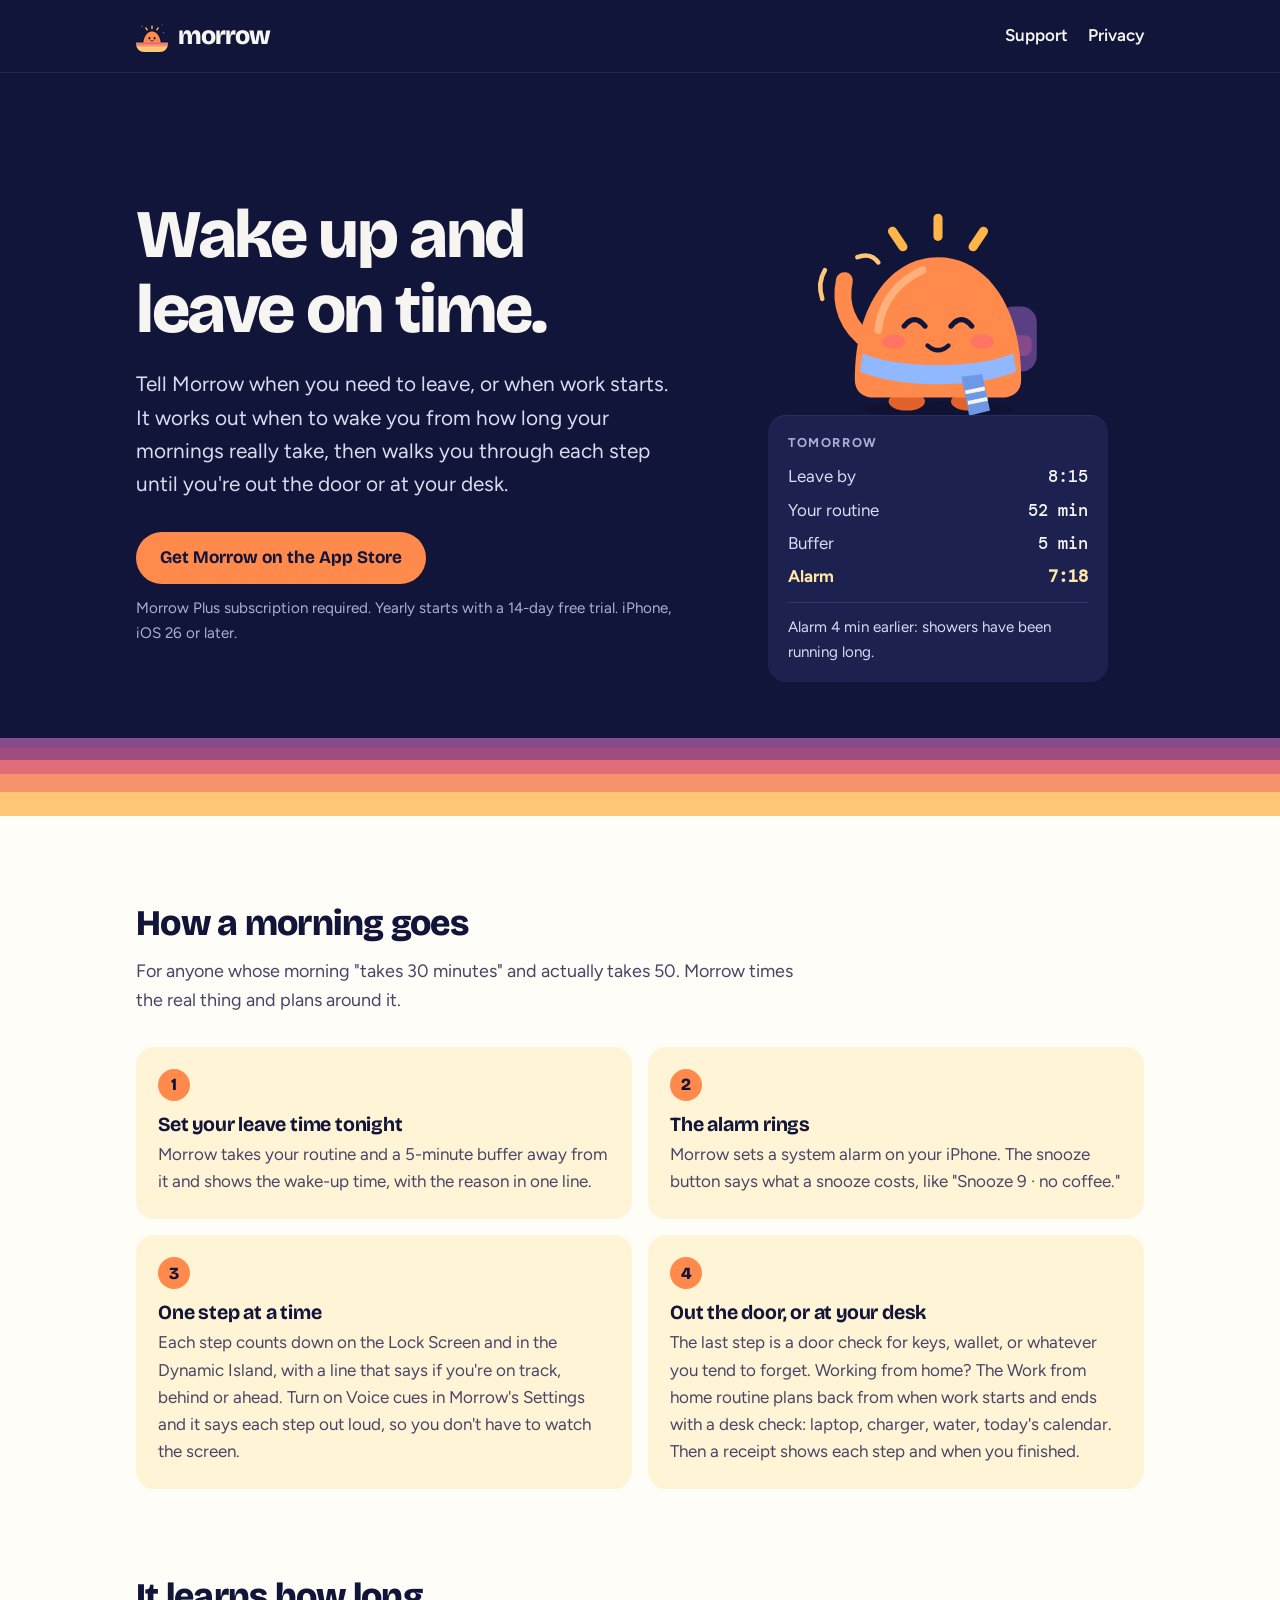
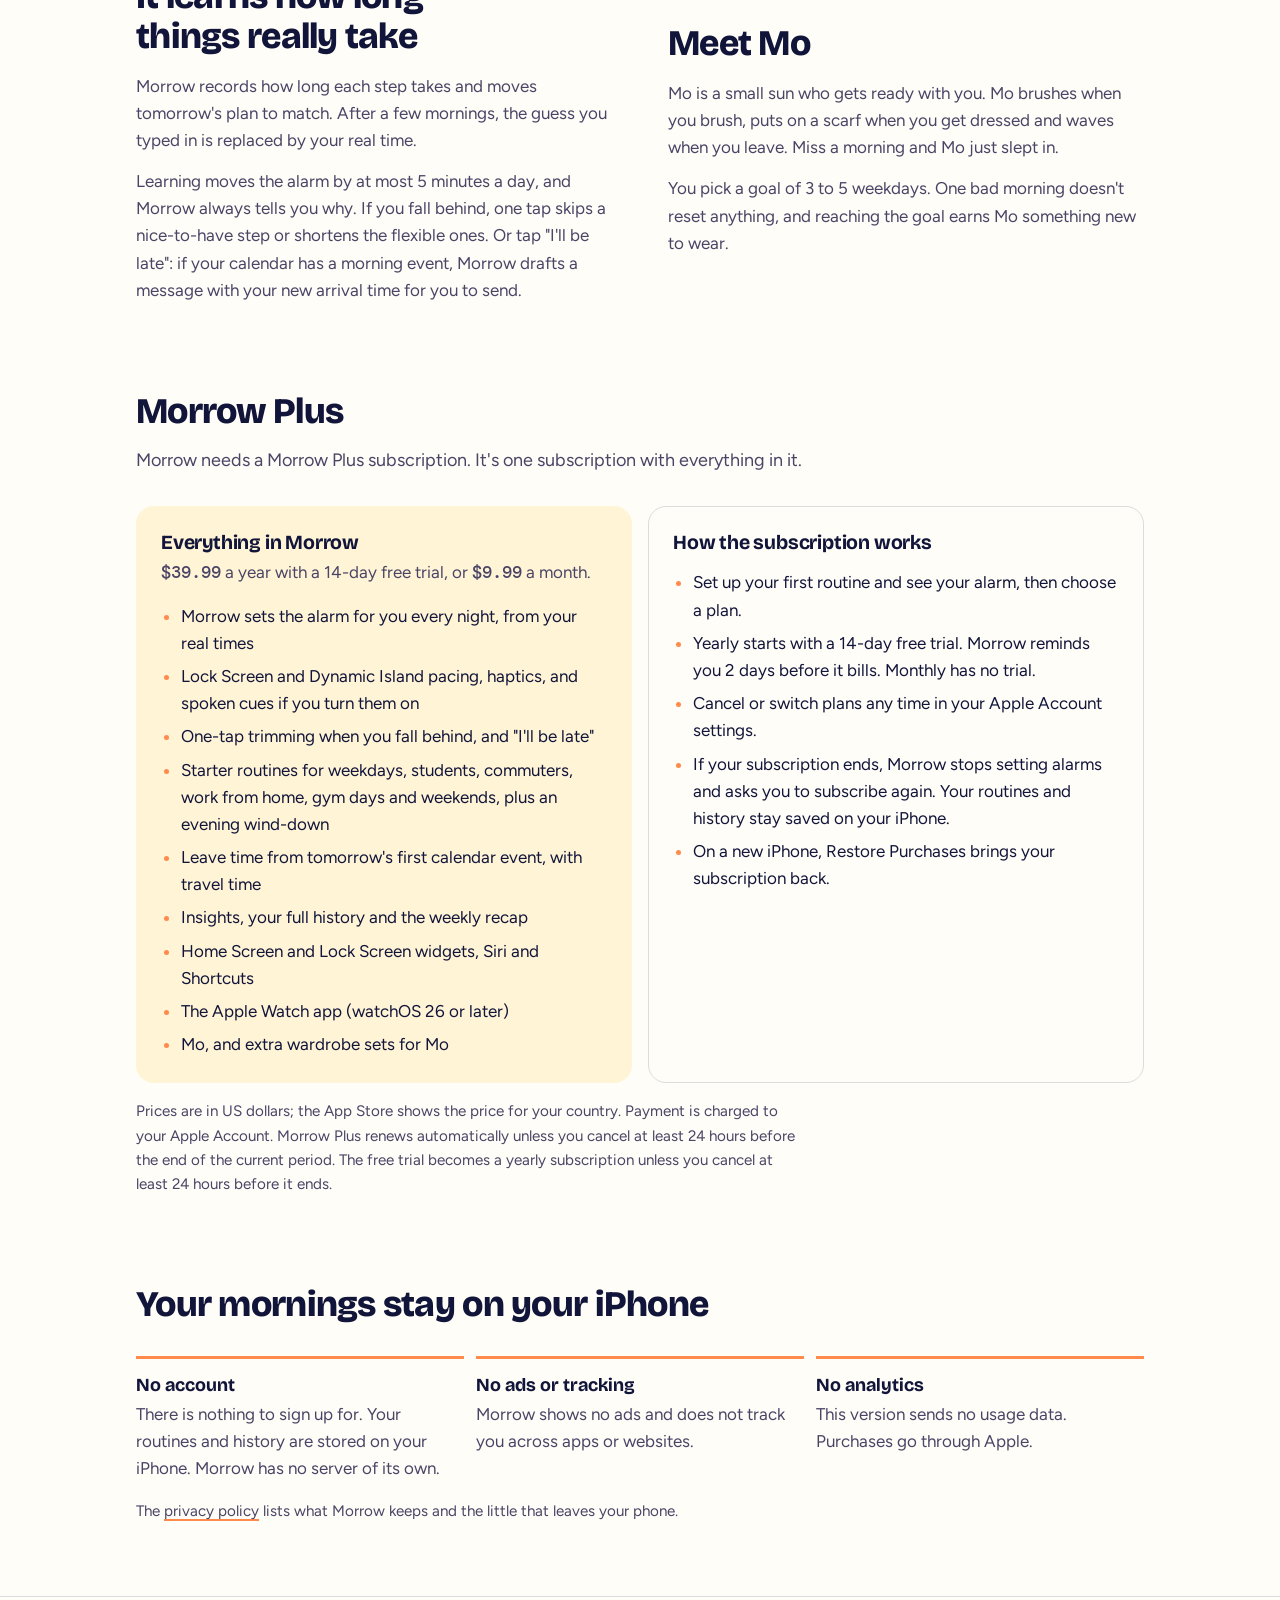
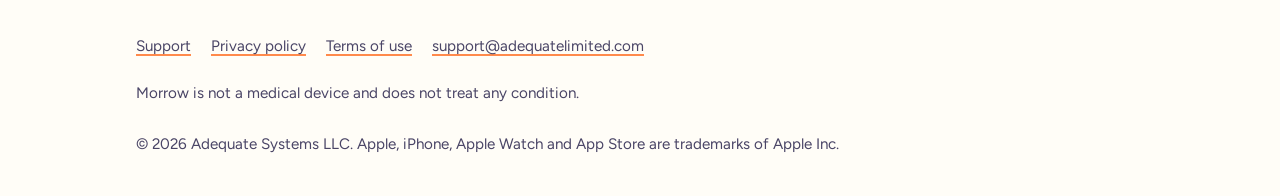
==== commit 0f6dbed8: "Match the site's "I'll be late" and alarm answers to the app and the open device checks" ====
--- a/index.html
+++ b/index.html
@@ -90,7 +90,7 @@
       <div class="copy">
         <h2 id="learn-title">It learns how long things really take</h2>
         <p>Morrow records how long each step takes and moves tomorrow's plan to match. After a few mornings, the guess you typed in is replaced by your real time.</p>
-        <p>Learning moves the alarm by at most 5 minutes a day, and Morrow always tells you why. If you fall behind, one tap skips a nice-to-have step or shortens the flexible ones, and "I'll be late" writes the text for you to send.</p>
+        <p>Learning moves the alarm by at most 5 minutes a day, and Morrow always tells you why. If you fall behind, one tap skips a nice-to-have step or shortens the flexible ones. Or tap "I'll be late": if your calendar has a morning event, Morrow drafts a message with your new arrival time for you to send.</p>
       </div>
       <div class="copy">
         <h2>Meet Mo</h2>
--- a/assets/site.css
+++ b/assets/site.css
@@ -362,13 +362,6 @@
 }
 .split .copy p { margin-top: 14px; color: var(--text-2); max-width: var(--measure); }
 .split .copy h2 + p { margin-top: 16px; }
-.mo-figure {
-  justify-self: center;
-  background: var(--bg-card);
-  border-radius: 50%;
-  padding: 28px;
-  width: min(300px, 80vw);
-}
 
 .tiers {
   margin-top: 32px;
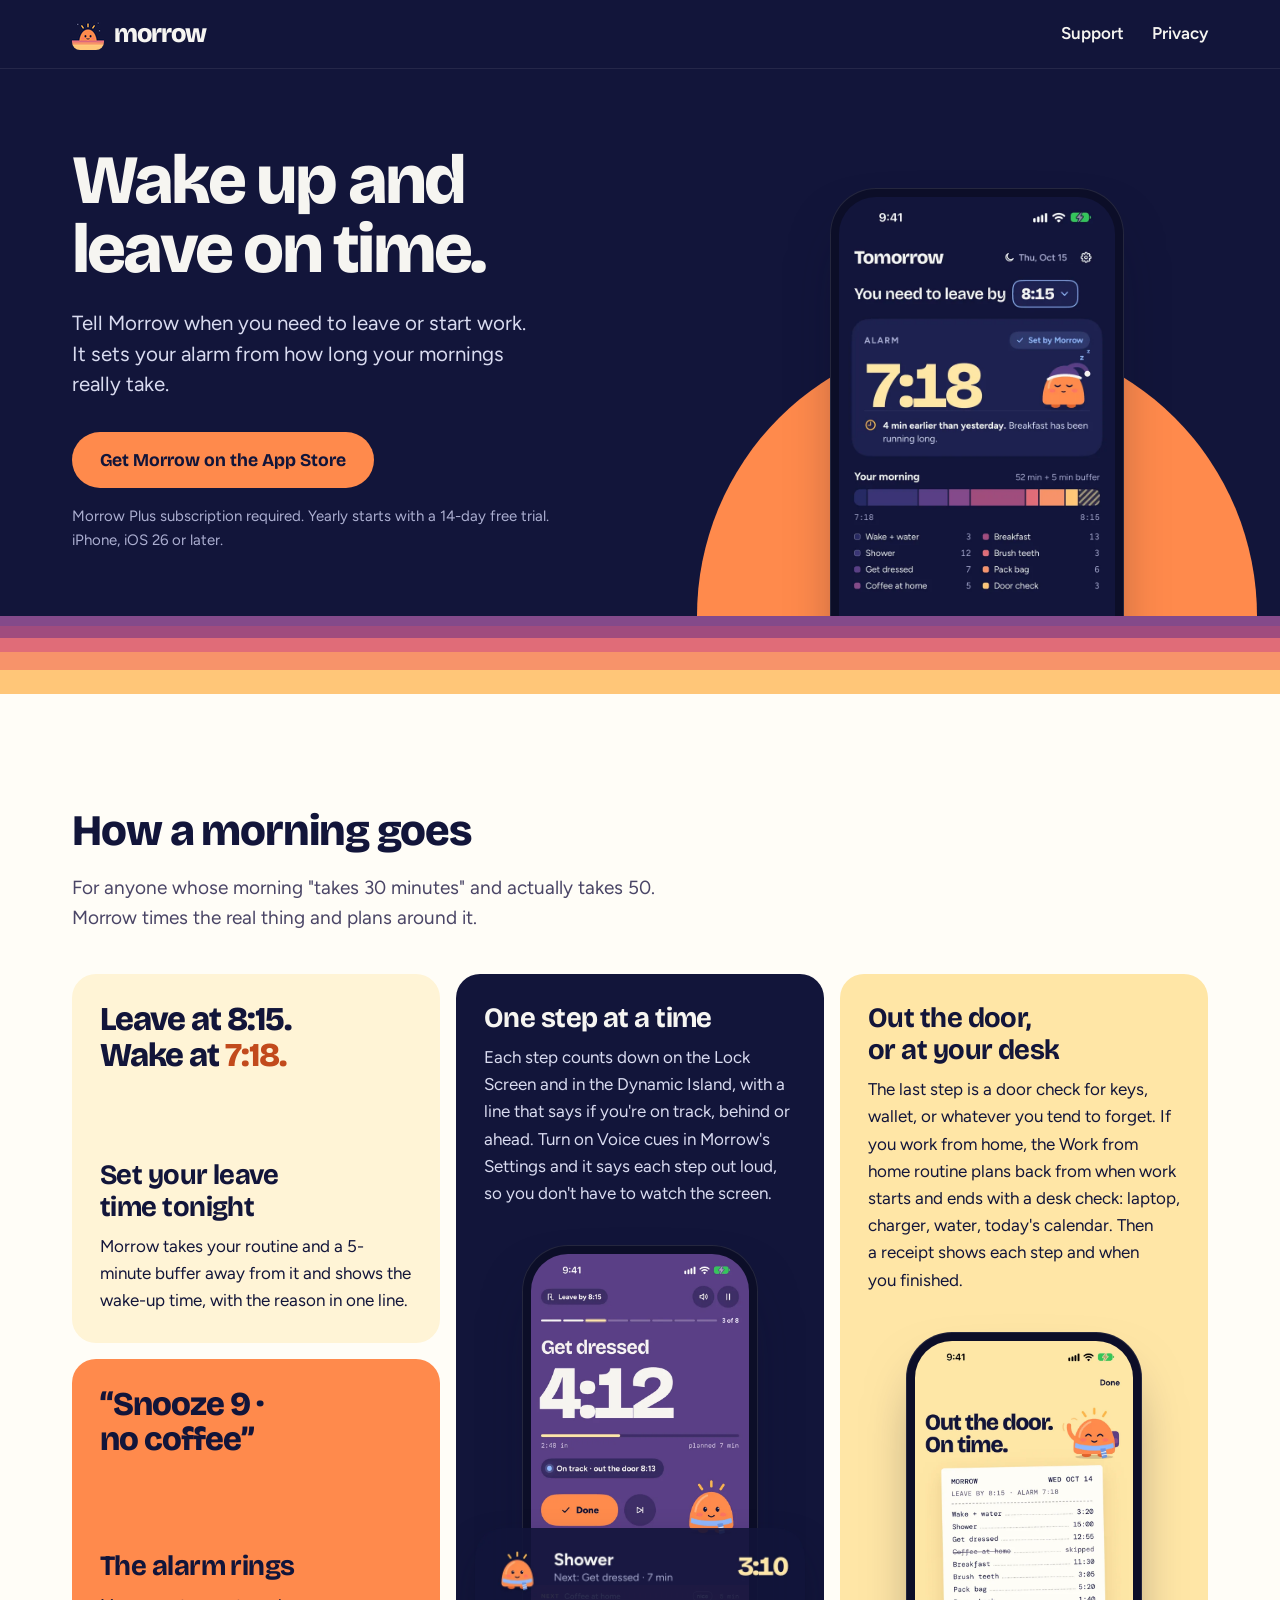
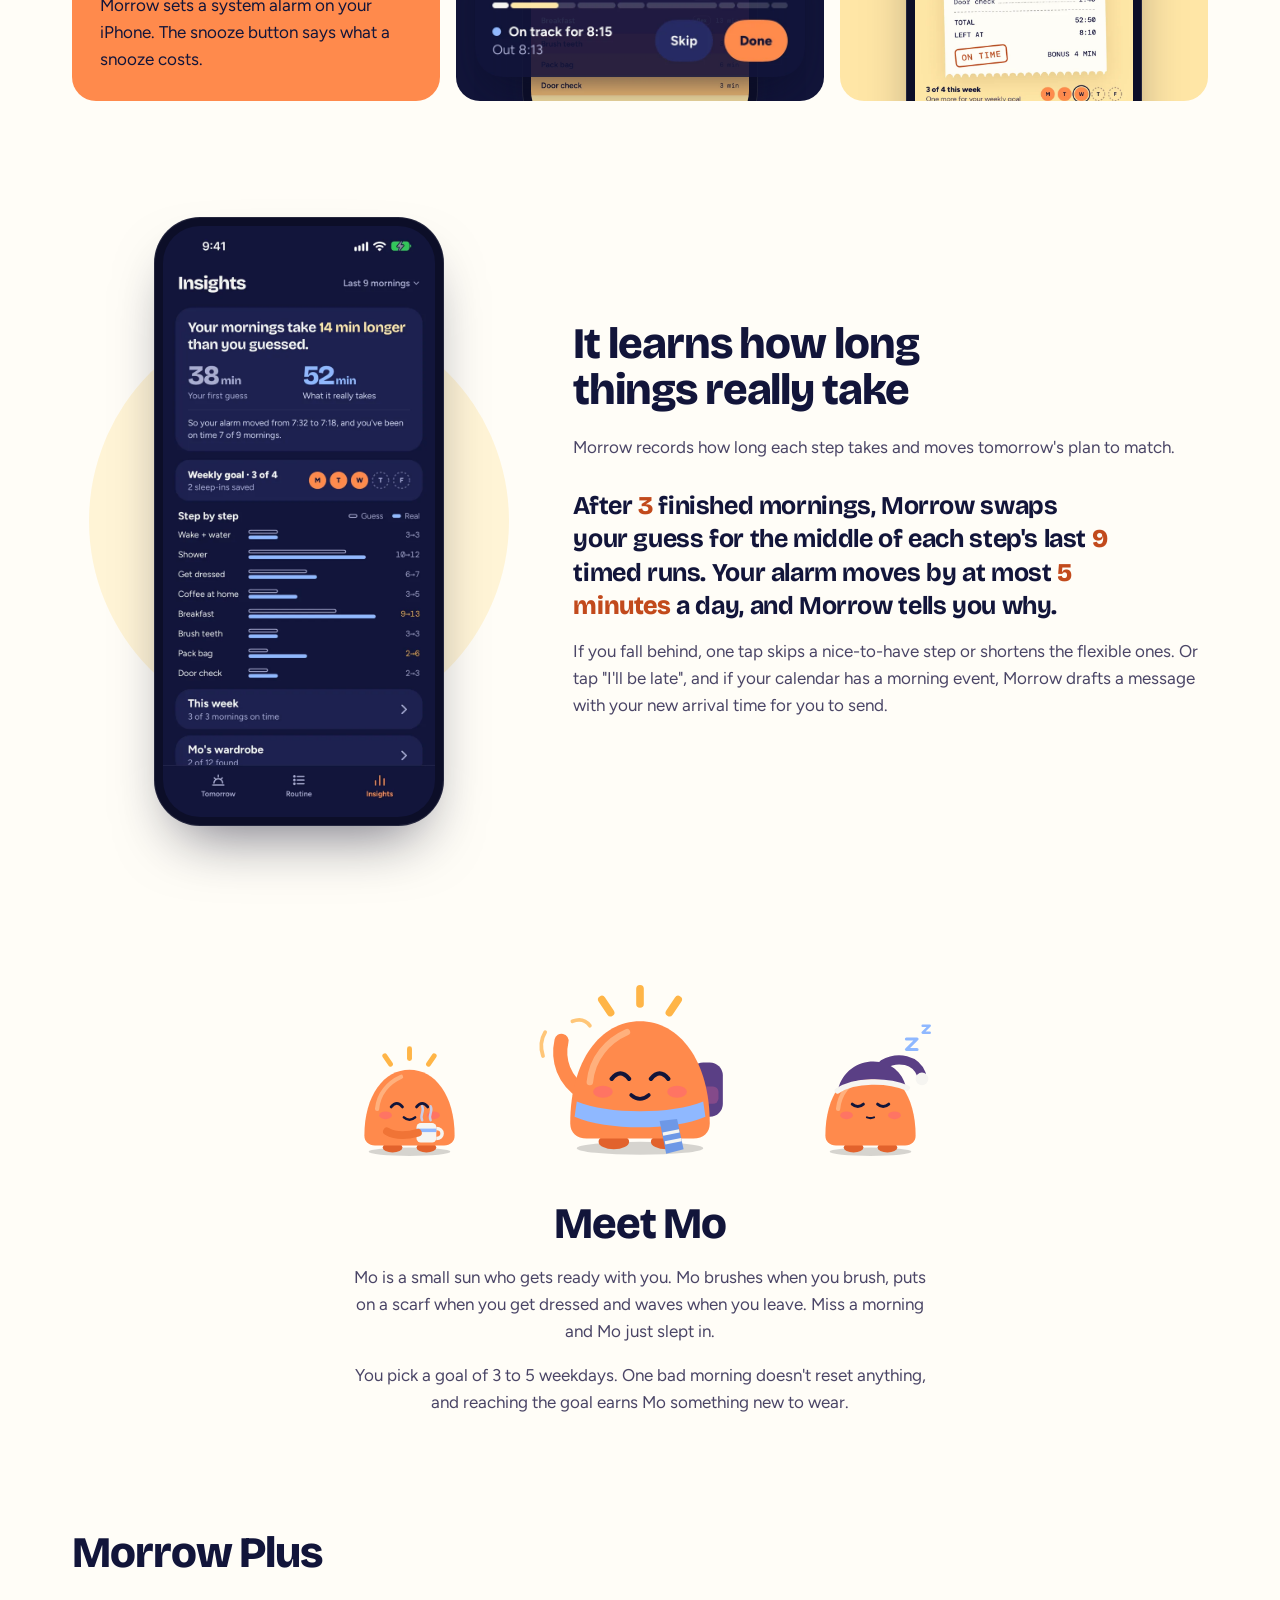
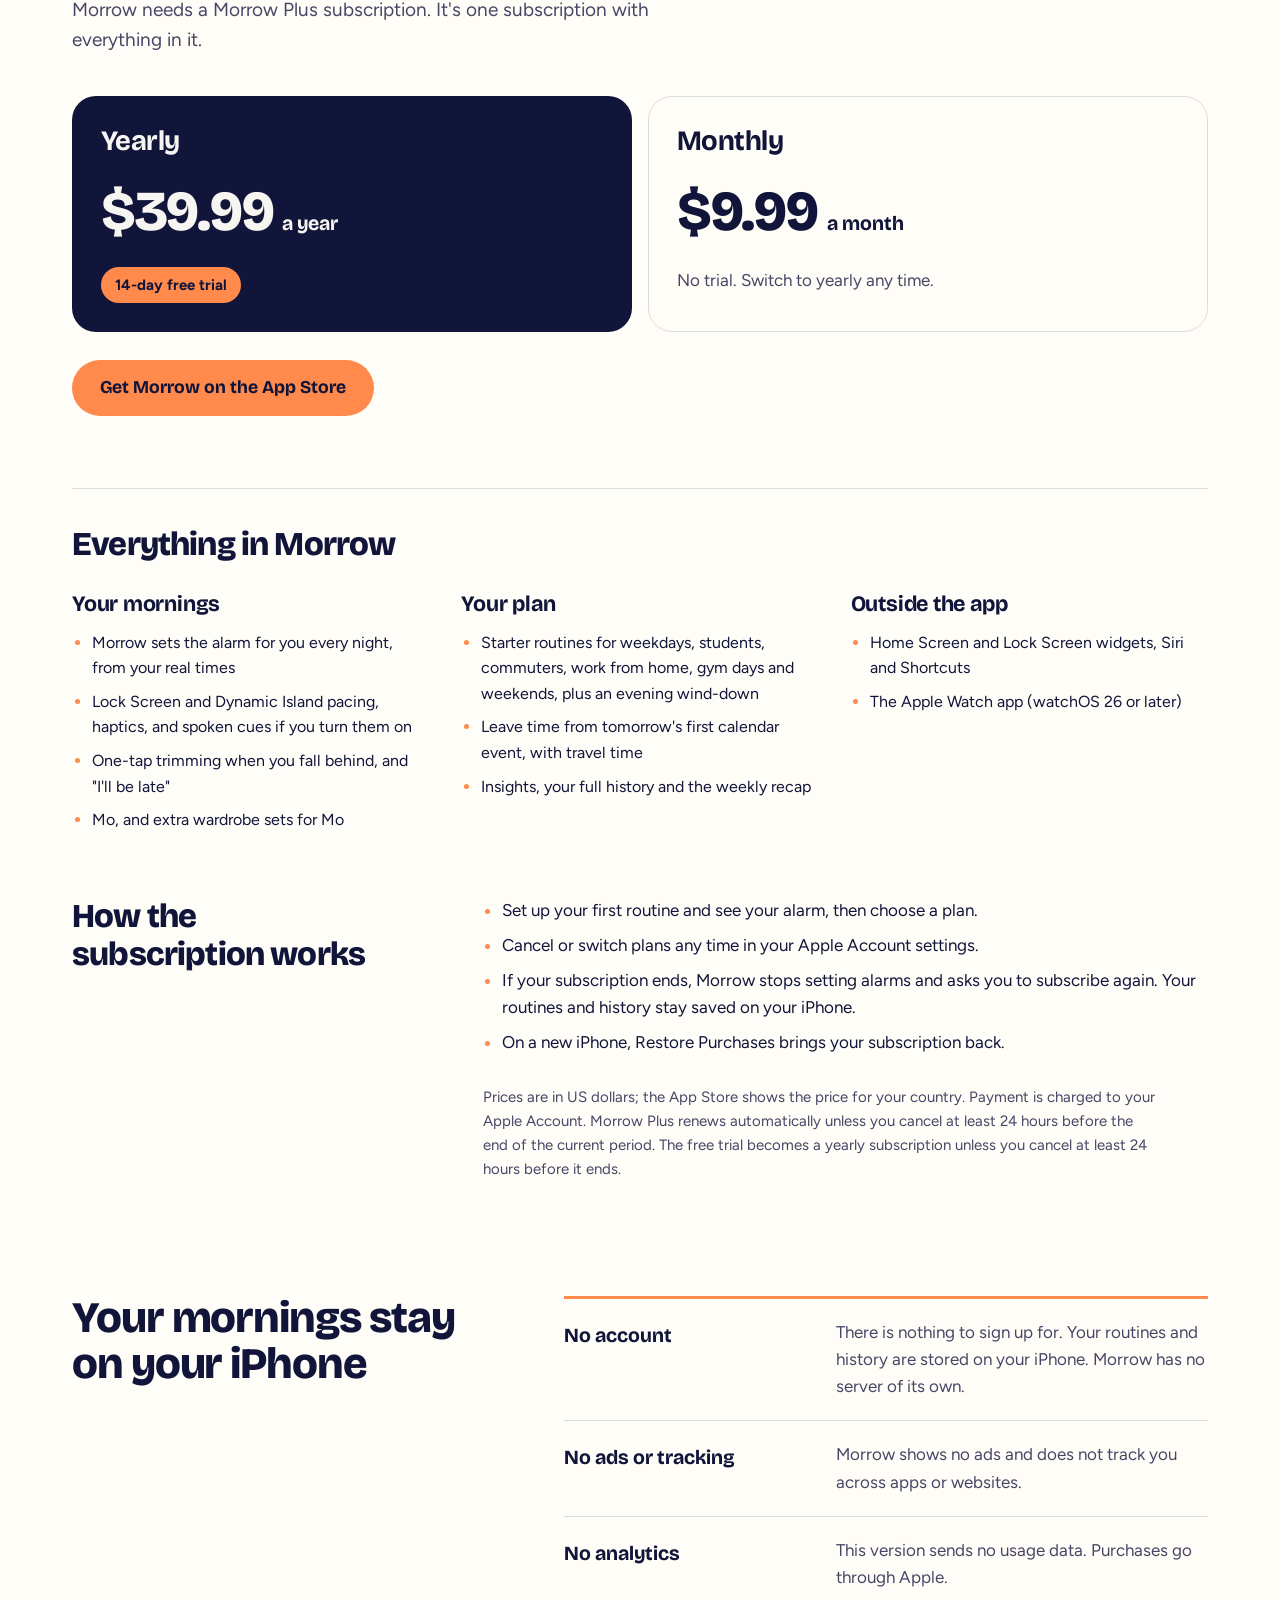
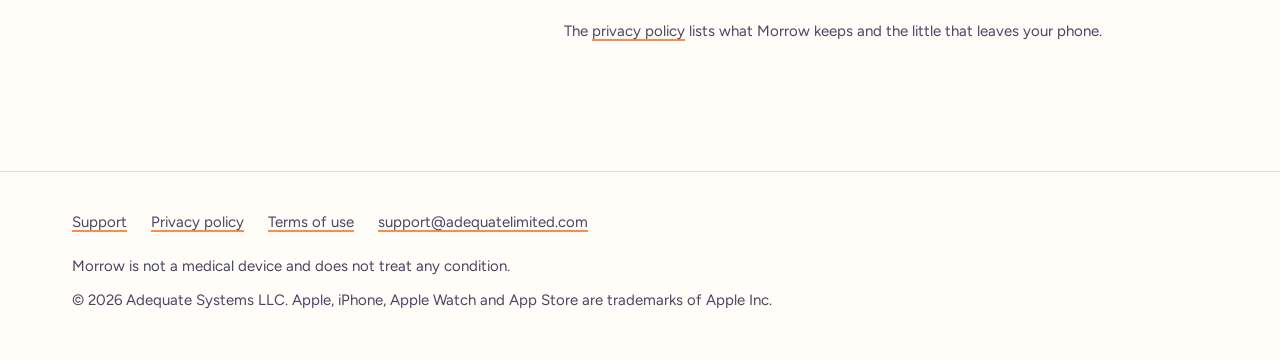
==== commit a022ef8c: "Redesign the website around real app screenshots" ====
--- a/index.html
+++ b/index.html
@@ -36,111 +36,166 @@
 
 <main id="main">
   <section class="hero" aria-labelledby="hero-title">
-    <div class="inner">
-      <div>
+    <div class="hero-inner">
+      <div class="hero-copy">
         <h1 id="hero-title">Wake up and leave on time.</h1>
-        <p class="lead">Tell Morrow when you need to leave, or when work starts. It works out when to wake you from how long your mornings really take, then walks you through each step until you're out the door or at your desk.</p>
+        <p class="lead">Tell Morrow when you need to leave or start work. It sets your alarm from how long your mornings really take.</p>
         <div class="actions">
           <a class="button" href="https://apps.apple.com/app/id6824169059">Get Morrow on the App Store</a>
-          <span class="requires">Morrow Plus subscription required. Yearly starts with a 14-day free trial. iPhone, iOS 26 or later.</span>
-        </div>
-      </div>
-      <div class="art">
-        <img src="assets/mo-wave.svg" alt="Mo, a small orange sun in a blue scarf, waving goodbye by a door" width="260" height="260">
-        <div class="plan-card" role="group" aria-label="Example plan for tomorrow">
-          <div class="label">Tomorrow</div>
-          <dl>
-            <dt>Leave by</dt><dd>8:15</dd>
-            <dt>Your routine</dt><dd>52 min</dd>
-            <dt>Buffer</dt><dd>5 min</dd>
-            <dt class="alarm">Alarm</dt><dd class="alarm">7:18</dd>
-          </dl>
-          <p class="why">Alarm 4 min earlier: showers have been running long.</p>
-        </div>
+        </div>
+        <p class="requires">Morrow Plus subscription required. Yearly starts with a 14-day free trial. iPhone, iOS 26 or later.</p>
+      </div>
+      <div class="hero-art">
+        <figure class="phone phone-hero">
+          <img src="assets/screen-tomorrow.webp" alt="Morrow's Tomorrow screen: leave by 8:15, alarm at 7:18, 4 minutes earlier than yesterday because breakfast has been running long." width="660" height="1434" fetchpriority="high">
+        </figure>
       </div>
     </div>
     <div class="horizon" aria-hidden="true"><span></span><span></span><span></span><span></span><span></span></div>
   </section>
 
   <section class="section" aria-labelledby="how-title">
-    <h2 id="how-title">How a morning goes</h2>
-    <p class="intro">For anyone whose morning "takes 30 minutes" and actually takes 50. Morrow times the real thing and plans around it.</p>
-    <ol class="steps">
-      <li>
+    <div class="section-head">
+      <h2 id="how-title">How a morning goes</h2>
+      <p class="intro">For anyone whose morning "takes 30 minutes" and actually takes 50. Morrow times the real thing and plans around it.</p>
+    </div>
+    <ol class="bento">
+      <li class="tile tile-tonight">
+        <div class="visual">
+          <p class="statement"><span>Leave at 8:15.</span> <span>Wake at <em>7:18.</em></span></p>
+        </div>
         <h3>Set your leave time tonight</h3>
         <p>Morrow takes your routine and a 5-minute buffer away from it and shows the wake-up time, with the reason in one line.</p>
       </li>
-      <li>
+      <li class="tile tile-alarm">
+        <div class="visual">
+          <p class="statement">“Snooze 9&nbsp;· no&nbsp;coffee”</p>
+        </div>
         <h3>The alarm rings</h3>
-        <p>Morrow sets a system alarm on your iPhone. The snooze button says what a snooze costs, like "Snooze 9 · no coffee."</p>
-      </li>
-      <li>
+        <p>Morrow sets a system alarm on your iPhone. The snooze button says what a snooze costs.</p>
+      </li>
+      <li class="tile tile-steps">
         <h3>One step at a time</h3>
         <p>Each step counts down on the Lock Screen and in the Dynamic Island, with a line that says if you're on track, behind or ahead. Turn on Voice cues in Morrow's Settings and it says each step out loud, so you don't have to watch the screen.</p>
-      </li>
-      <li>
+        <figure class="phone tile-phone">
+          <img src="assets/screen-running.webp" alt="A morning in progress: Get dressed, 4:12 left, on track to be out the door at 8:13." width="660" height="1434" loading="lazy" decoding="async">
+        </figure>
+        <img class="live" src="assets/live-activity.webp" alt="Morrow's Live Activity, showing the current step's countdown and whether you're on track." width="688" height="312" loading="lazy" decoding="async">
+      </li>
+      <li class="tile tile-door">
         <h3>Out the door, or at your desk</h3>
-        <p>The last step is a door check for keys, wallet, or whatever you tend to forget. Working from home? The Work from home routine plans back from when work starts and ends with a desk check: laptop, charger, water, today's calendar. Then a receipt shows each step and when you finished.</p>
+        <p>The last step is a door check for keys, wallet, or whatever you tend to forget. If you work from home, the Work from home routine plans back from when work starts and ends with a desk check: laptop, charger, water, today's calendar. Then a receipt shows each step and when you finished.</p>
+        <figure class="phone tile-phone">
+          <img src="assets/screen-receipt.webp" alt="A morning receipt: each step and its time, left at 8:10, on time." width="660" height="1434" loading="lazy" decoding="async">
+        </figure>
       </li>
     </ol>
   </section>
 
   <section class="section" aria-labelledby="learn-title">
-    <div class="split">
-      <div class="copy">
+    <div class="learn-grid">
+      <div class="learn-copy">
         <h2 id="learn-title">It learns how long things really take</h2>
-        <p>Morrow records how long each step takes and moves tomorrow's plan to match. After a few mornings, the guess you typed in is replaced by your real time.</p>
-        <p>Learning moves the alarm by at most 5 minutes a day, and Morrow always tells you why. If you fall behind, one tap skips a nice-to-have step or shortens the flexible ones. Or tap "I'll be late": if your calendar has a morning event, Morrow drafts a message with your new arrival time for you to send.</p>
-      </div>
-      <div class="copy">
-        <h2>Meet Mo</h2>
-        <p>Mo is a small sun who gets ready with you. Mo brushes when you brush, puts on a scarf when you get dressed and waves when you leave. Miss a morning and Mo just slept in.</p>
-        <p>You pick a goal of 3 to 5 weekdays. One bad morning doesn't reset anything, and reaching the goal earns Mo something new to wear.</p>
-      </div>
+        <p>Morrow records how long each step takes and moves tomorrow's plan to match.</p>
+        <p class="learn-rule">After <strong>3</strong> finished mornings, Morrow swaps your guess for the middle of each step's last <strong>9</strong> timed runs. Your alarm moves by at most <strong>5 minutes</strong> a day, and Morrow tells you why.</p>
+        <p>If you fall behind, one tap skips a nice-to-have step or shortens the flexible ones. Or tap "I'll be late", and if your calendar has a morning event, Morrow drafts a message with your new arrival time for you to send.</p>
+      </div>
+      <div class="learn-art">
+        <figure class="phone phone-learn">
+          <img src="assets/screen-insights.webp" alt="Insights: your mornings take 14 minutes longer than you guessed. 38 minutes guessed, 52 minutes really taken." width="660" height="1434" loading="lazy" decoding="async">
+        </figure>
+      </div>
+    </div>
+  </section>
+
+  <section class="section mo" aria-labelledby="mo-title">
+    <h2 id="mo-title">Meet Mo</h2>
+    <p>Mo is a small sun who gets ready with you. Mo brushes when you brush, puts on a scarf when you get dressed and waves when you leave. Miss a morning and Mo just slept in.</p>
+    <p>You pick a goal of 3 to 5 weekdays. One bad morning doesn't reset anything, and reaching the goal earns Mo something new to wear.</p>
+    <div class="mo-row">
+      <img src="assets/mo-tea.svg" alt="Mo holding a cup of tea" width="150" height="150" loading="lazy" decoding="async">
+      <img class="mo-main" src="assets/mo-wave.svg" alt="Mo in a blue scarf, waving goodbye" width="230" height="230" loading="lazy" decoding="async">
+      <img src="assets/mo-sleep.svg" alt="Mo asleep in a nightcap" width="150" height="150" loading="lazy" decoding="async">
     </div>
   </section>
 
   <section class="section" aria-labelledby="price-title">
-    <h2 id="price-title">Morrow Plus</h2>
-    <p class="intro">Morrow needs a Morrow Plus subscription. It's one subscription with everything in it.</p>
-    <div class="tiers">
-      <div class="tier plus">
-        <h3>Everything in Morrow</h3>
-        <p class="price"><span class="mono">$39.99</span> a year with a 14-day free trial, or <span class="mono">$9.99</span> a month.</p>
-        <ul>
-          <li>Morrow sets the alarm for you every night, from your real times</li>
-          <li>Lock Screen and Dynamic Island pacing, haptics, and spoken cues if you turn them on</li>
-          <li>One-tap trimming when you fall behind, and "I'll be late"</li>
-          <li>Starter routines for weekdays, students, commuters, work from home, gym days and weekends, plus an evening wind-down</li>
-          <li>Leave time from tomorrow's first calendar event, with travel time</li>
-          <li>Insights, your full history and the weekly recap</li>
-          <li>Home Screen and Lock Screen widgets, Siri and Shortcuts</li>
-          <li>The Apple Watch app (watchOS 26 or later)</li>
-          <li>Mo, and extra wardrobe sets for Mo</li>
-        </ul>
-      </div>
-      <div class="tier">
-        <h3>How the subscription works</h3>
+    <div class="section-head">
+      <h2 id="price-title">Morrow Plus</h2>
+      <p class="intro">Morrow needs a Morrow Plus subscription. It's one subscription with everything in it.</p>
+    </div>
+    <div class="plans">
+      <div class="plan plan-yearly">
+        <h3>Yearly</h3>
+        <p class="price"><span class="num">$39.99</span> a year</p>
+        <p class="trial">14-day free trial</p>
+      </div>
+      <div class="plan">
+        <h3>Monthly</h3>
+        <p class="price"><span class="num">$9.99</span> a month</p>
+        <p>No trial. Switch to yearly any time.</p>
+      </div>
+    </div>
+    <div class="plus-cta">
+      <a class="button" href="https://apps.apple.com/app/id6824169059">Get Morrow on the App Store</a>
+    </div>
+
+    <div class="included">
+      <h3>Everything in Morrow</h3>
+      <div class="groups">
+        <div class="group">
+          <h4>Your mornings</h4>
+          <ul>
+            <li>Morrow sets the alarm for you every night, from your real times</li>
+            <li>Lock Screen and Dynamic Island pacing, haptics, and spoken cues if you turn them on</li>
+            <li>One-tap trimming when you fall behind, and "I'll be late"</li>
+            <li>Mo, and extra wardrobe sets for Mo</li>
+          </ul>
+        </div>
+        <div class="group">
+          <h4>Your plan</h4>
+          <ul>
+            <li>Starter routines for weekdays, students, commuters, work from home, gym days and weekends, plus an evening wind-down</li>
+            <li>Leave time from tomorrow's first calendar event, with travel time</li>
+            <li>Insights, your full history and the weekly recap</li>
+          </ul>
+        </div>
+        <div class="group">
+          <h4>Outside the app</h4>
+          <ul>
+            <li>Home Screen and Lock Screen widgets, Siri and Shortcuts</li>
+            <li>The Apple Watch app (watchOS 26 or later)</li>
+          </ul>
+        </div>
+      </div>
+    </div>
+
+    <div class="how">
+      <h3>How the subscription works</h3>
+      <div>
         <ul>
           <li>Set up your first routine and see your alarm, then choose a plan.</li>
-          <li>Yearly starts with a 14-day free trial. Morrow reminds you 2 days before it bills. Monthly has no trial.</li>
           <li>Cancel or switch plans any time in your Apple Account settings.</li>
           <li>If your subscription ends, Morrow stops setting alarms and asks you to subscribe again. Your routines and history stay saved on your iPhone.</li>
           <li>On a new iPhone, Restore Purchases brings your subscription back.</li>
         </ul>
-      </div>
-    </div>
-    <p class="fine">Prices are in US dollars; the App Store shows the price for your country. Payment is charged to your Apple Account. Morrow Plus renews automatically unless you cancel at least 24 hours before the end of the current period. The free trial becomes a yearly subscription unless you cancel at least 24 hours before it ends.</p>
+        <p class="fine">Prices are in US dollars; the App Store shows the price for your country. Payment is charged to your Apple Account. Morrow Plus renews automatically unless you cancel at least 24 hours before the end of the current period. The free trial becomes a yearly subscription unless you cancel at least 24 hours before it ends.</p>
+      </div>
+    </div>
   </section>
 
   <section class="section" aria-labelledby="privacy-title">
-    <h2 id="privacy-title">Your mornings stay on your iPhone</h2>
-    <ul class="privacy-strip">
-      <li><strong>No account</strong><span>There is nothing to sign up for. Your routines and history are stored on your iPhone. Morrow has no server of its own.</span></li>
-      <li><strong>No ads or tracking</strong><span>Morrow shows no ads and does not track you across apps or websites.</span></li>
-      <li><strong>No analytics</strong><span>This version sends no usage data. Purchases go through Apple.</span></li>
-    </ul>
-    <p class="fine">The <a href="privacy/">privacy policy</a> lists what Morrow keeps and the little that leaves your phone.</p>
+    <div class="privacy-grid">
+      <h2 id="privacy-title">Your mornings stay on your iPhone</h2>
+      <div>
+        <dl class="facts">
+          <div><dt>No account</dt><dd>There is nothing to sign up for. Your routines and history are stored on your iPhone. Morrow has no server of its own.</dd></div>
+          <div><dt>No ads or tracking</dt><dd>Morrow shows no ads and does not track you across apps or websites.</dd></div>
+          <div><dt>No analytics</dt><dd>This version sends no usage data. Purchases go through Apple.</dd></div>
+        </dl>
+        <p class="fine">The <a href="privacy/">privacy policy</a> lists what Morrow keeps and the little that leaves your phone.</p>
+      </div>
+    </div>
   </section>
 </main>
 
--- a/assets/site.css
+++ b/assets/site.css
@@ -11,13 +11,6 @@
   font-family: "Figtree";
   src: url("../fonts/figtree.woff") format("woff");
   font-weight: 400 700;
-  font-style: normal;
-  font-display: swap;
-}
-@font-face {
-  font-family: "DM Mono";
-  src: url("../fonts/dm-mono-medium.woff") format("woff");
-  font-weight: 500;
   font-style: normal;
   font-display: swap;
 }
@@ -35,10 +28,12 @@
   --ink: #F6F5F1;
   --amber: #FFB547;
   --secondary: #D9DBF0;
+  --muted: #ABAED0;
   --paper: #FFFDF7;
   --paper-card: #FFF4D6;
   --ink-on-light: #4A4566;
   --rust: #C24A1C;
+  --sun-hover: #FF9B63;
 
   /* Light theme */
   --bg: var(--paper);
@@ -46,18 +41,21 @@
   --text: var(--night);
   --text-2: var(--ink-on-light);
   --rule: rgba(18, 21, 58, 0.14);
-  --underline: var(--sun);
   --focus: var(--rust);
+  --accent-text: var(--rust);
   --note-bg: #FFEFD0;
+  --tile-night: var(--night);
+  --plan-strong: var(--night);
 
   --font-display: "Bricolage Grotesque", ui-rounded, system-ui, -apple-system, sans-serif;
   --font-body: "Figtree", system-ui, -apple-system, "Segoe UI", sans-serif;
-  --font-mono: "DM Mono", ui-monospace, "SF Mono", Menlo, monospace;
 
   --gutter: clamp(16px, 5vw, 40px);
   --measure: 42rem;
-  --wide: 68rem;
-  --radius: 18px;
+  --wide: 76rem;
+  --radius: 24px;
+  --r-phone: 46px;
+  --ease-out: cubic-bezier(0.16, 1, 0.3, 1);
 }
 
 @media (prefers-color-scheme: dark) {
@@ -67,9 +65,11 @@
     --text: var(--ink);
     --text-2: var(--secondary);
     --rule: rgba(255, 255, 255, 0.12);
-    --underline: var(--sun);
     --focus: var(--amber);
+    --accent-text: var(--sun);
     --note-bg: var(--surface);
+    --tile-night: var(--deep-night);
+    --plan-strong: var(--surface);
   }
 }
 
@@ -78,6 +78,8 @@
 html {
   -webkit-text-size-adjust: 100%;
   text-size-adjust: 100%;
+  accent-color: var(--sun);
+  scrollbar-color: #844A8A transparent;
 }
 
 body {
@@ -92,27 +94,29 @@
   overflow-x: hidden;
 }
 
+::selection { background: var(--sun); color: var(--night); }
+
 img, svg { display: block; max-width: 100%; height: auto; }
 
-h1, h2, h3 {
+h1, h2, h3, h4 {
   font-family: var(--font-display);
   font-weight: 800;
-  line-height: 1.1;
-  letter-spacing: -0.02em;
+  line-height: 1.05;
+  letter-spacing: -0.025em;
   margin: 0;
   text-wrap: balance;
 }
-h1 { font-size: clamp(2.4rem, 7vw, 4.25rem); letter-spacing: -0.035em; }
-h2 { font-size: clamp(1.6rem, 4vw, 2.25rem); }
-h3 { font-size: 1.25rem; font-weight: 700; letter-spacing: -0.01em; }
-
-p { margin: 0; }
+h1 { font-size: clamp(2.75rem, 5.4vw, 4.75rem); letter-spacing: -0.04em; line-height: 1; }
+h2 { font-size: clamp(1.875rem, 3.4vw, 2.875rem); }
+h3 { font-size: 1.75rem; font-weight: 700; letter-spacing: -0.02em; line-height: 1.15; }
+
+p { margin: 0; text-wrap: pretty; }
 p + p { margin-top: 1em; }
 
 a {
   color: inherit;
   text-decoration-line: underline;
-  text-decoration-color: var(--underline);
+  text-decoration-color: var(--sun);
   text-decoration-thickness: 2px;
   text-underline-offset: 3px;
 }
@@ -122,6 +126,7 @@
   outline-offset: 3px;
   border-radius: 4px;
 }
+.site-header :focus-visible, .hero :focus-visible, .tile-steps :focus-visible { outline-color: var(--amber); }
 
 .skip {
   position: absolute;
@@ -132,11 +137,10 @@
   padding: 10px 14px;
   border-radius: 10px;
   font-weight: 700;
+  text-decoration: none;
   z-index: 10;
 }
 .skip:focus { top: 8px; }
-
-.mono { font-family: var(--font-mono); font-weight: 500; font-variant-numeric: tabular-nums; }
 
 /* Header and footer */
 
@@ -145,15 +149,14 @@
   color: var(--ink);
   border-bottom: 1px solid rgba(255, 255, 255, 0.08);
 }
-.site-header .bar {
+.bar {
   max-width: var(--wide);
   margin: 0 auto;
-  padding: 14px var(--gutter);
+  padding: 12px var(--gutter);
   display: flex;
   align-items: center;
   justify-content: space-between;
   gap: 16px;
-  flex-wrap: wrap;
 }
 .wordmark {
   display: inline-flex;
@@ -161,7 +164,7 @@
   gap: 10px;
   font-family: var(--font-display);
   font-weight: 800;
-  font-size: 1.6rem;
+  font-size: 1.625rem;
   letter-spacing: -0.04em;
   text-decoration: none;
   color: var(--ink);
@@ -173,8 +176,7 @@
   margin: 0;
   padding: 0;
   display: flex;
-  gap: 4px 20px;
-  flex-wrap: wrap;
+  gap: 4px 28px;
 }
 .site-nav a {
   display: inline-flex;
@@ -188,236 +190,333 @@
 .site-nav a[aria-current="page"] { text-decoration-color: var(--sun); }
 
 .site-footer {
+  margin-top: clamp(80px, 10vw, 144px);
   border-top: 1px solid var(--rule);
-  margin-top: 72px;
   color: var(--text-2);
-  font-size: 0.95rem;
+  font-size: 0.9375rem;
 }
 .site-footer .bar {
-  max-width: var(--wide);
-  margin: 0 auto;
-  padding: 28px var(--gutter) 40px;
   display: grid;
-  gap: 12px;
-}
+  justify-content: start;
+  align-items: start;
+  gap: 10px;
+  padding: 28px var(--gutter) 48px;
+}
+.site-footer p + p { margin-top: 0; }
 .site-footer ul {
   list-style: none;
   margin: 0;
   padding: 0;
   display: flex;
   flex-wrap: wrap;
-  gap: 4px 20px;
+  gap: 4px 24px;
 }
 .site-footer a { display: inline-flex; min-height: 44px; align-items: center; }
 
-/* Home: hero */
+/* Buttons */
+
+.button {
+  display: inline-flex;
+  align-items: center;
+  justify-content: center;
+  min-height: 56px;
+  padding: 0 28px;
+  border-radius: 999px;
+  background: var(--sun);
+  color: var(--night);
+  font-family: var(--font-display);
+  font-weight: 700;
+  font-size: 1.125rem;
+  text-decoration: none;
+  white-space: nowrap;
+}
+.button:hover { background: var(--sun-hover); }
+
+/* Home: hero. The phone rises out of the horizon, like the sun on the app icon. */
 
 .hero {
   position: relative;
   background: var(--night);
   color: var(--ink);
   overflow: hidden;
-}
-.hero .inner {
+  isolation: isolate;
+}
+.hero-inner {
   max-width: var(--wide);
   margin: 0 auto;
-  padding: clamp(40px, 8vw, 88px) var(--gutter) clamp(32px, 6vw, 56px);
+  padding: clamp(40px, 6vw, 80px) var(--gutter) 0;
   display: grid;
-  gap: 40px;
-  align-items: center;
-}
-@media (min-width: 860px) {
-  .hero .inner { grid-template-columns: 1.15fr 0.85fr; }
-}
+  gap: 48px;
+  align-items: center;
+}
+.hero-copy { padding-bottom: clamp(24px, 5vw, 80px); }
 .hero .lead {
-  margin-top: 20px;
-  font-size: clamp(1.1rem, 2.4vw, 1.3rem);
+  margin-top: 24px;
+  font-size: clamp(1.1875rem, 1.6vw, 1.375rem);
+  line-height: 1.5;
   color: var(--secondary);
-  max-width: 34rem;
+  max-width: 31rem;
 }
 .hero .actions {
   margin-top: 32px;
   display: flex;
   flex-wrap: wrap;
-  align-items: center;
   gap: 12px 20px;
-}
-.hero .requires { color: #ABAED0; font-size: 0.95rem; }
-
-.button {
-  display: inline-flex;
-  align-items: center;
+  align-items: center;
+}
+.hero .requires { margin-top: 16px; color: var(--muted); font-size: 0.9375rem; max-width: 30rem; }
+.hero-art {
+  position: relative;
+  display: flex;
   justify-content: center;
-  min-height: 52px;
-  padding: 0 24px;
-  border-radius: 999px;
+  align-self: end;
+}
+.hero-art::before {
+  content: "";
+  position: absolute;
+  z-index: -1;
+  left: 50%;
+  bottom: -230px;
+  width: 460px;
+  height: 460px;
+  margin-left: -230px;
+  border-radius: 50%;
   background: var(--sun);
-  color: var(--night);
-  font-family: var(--font-display);
-  font-weight: 700;
-  font-size: 1.1rem;
-  text-decoration: none;
-}
-.button:hover { background: #FF9B63; }
-
-.hero .art {
-  position: relative;
-  display: grid;
-  justify-items: center;
-  gap: 0;
-}
-.hero .art img { width: min(260px, 64vw); }
-
-.plan-card {
-  width: min(340px, 100%);
-  margin-top: -6px;
-  background: var(--surface);
-  border-radius: var(--radius);
-  padding: 18px 20px;
-  box-shadow: 0 1px 0 rgba(255, 255, 255, 0.06) inset;
-}
-.plan-card .label {
-  font-size: 0.8rem;
-  font-weight: 700;
-  letter-spacing: 0.12em;
-  text-transform: uppercase;
-  color: #ABAED0;
-}
-.plan-card dl {
-  margin: 10px 0 0;
-  display: grid;
-  grid-template-columns: 1fr auto;
-  gap: 6px 16px;
-}
-.plan-card dt { color: var(--secondary); }
-.plan-card dd { margin: 0; font-family: var(--font-mono); font-weight: 500; font-variant-numeric: tabular-nums; text-align: right; }
-.plan-card dt.alarm,
-.plan-card dd.alarm { color: var(--daylight); font-weight: 700; }
-.plan-card .why {
-  margin-top: 12px;
-  padding-top: 12px;
-  border-top: 1px solid rgba(255, 255, 255, 0.1);
-  color: var(--secondary);
-  font-size: 0.95rem;
-}
-
-.horizon { display: grid; }
-.horizon span { display: block; height: 14px; }
+}
+.phone {
+  margin: 0;
+  padding: 9px;
+  background: var(--deep-night);
+  border-radius: var(--r-phone);
+  box-shadow: inset 0 0 0 1px rgba(255, 255, 255, 0.10), 0 30px 60px -24px rgba(12, 14, 40, 0.6);
+}
+.phone img { width: 100%; border-radius: 37px; }
+.phone-hero { position: relative; width: clamp(250px, 23vw, 310px); margin-bottom: -190px; }
+
+.horizon { position: relative; z-index: 2; display: grid; }
+.horizon span { display: block; }
 .horizon span:nth-child(1) { background: #844A8A; height: 10px; }
 .horizon span:nth-child(2) { background: #A04C7E; height: 12px; }
-.horizon span:nth-child(3) { background: #E06C78; }
+.horizon span:nth-child(3) { background: #E06C78; height: 14px; }
 .horizon span:nth-child(4) { background: #F7936A; height: 18px; }
 .horizon span:nth-child(5) { background: #FFC678; height: 24px; }
+
+@media (min-width: 900px) {
+  .hero-inner { grid-template-columns: minmax(0, 1.15fr) minmax(0, 0.85fr); }
+  .hero-art::before { width: 560px; height: 560px; margin-left: -280px; bottom: -280px; }
+}
 
 /* Home: sections */
 
 .section {
   max-width: var(--wide);
   margin: 0 auto;
-  padding: clamp(48px, 8vw, 88px) var(--gutter) 0;
-}
-.section > h2 { max-width: 40rem; }
-.section > .intro { margin-top: 14px; max-width: var(--measure); color: var(--text-2); font-size: 1.125rem; }
-
-.steps {
+  padding: clamp(72px, 9vw, 128px) var(--gutter) 0;
+}
+.section-head { max-width: 40rem; }
+.intro { margin-top: 18px; font-size: 1.1875rem; color: var(--text-2); }
+
+/* How a morning goes: four tiles, four steps */
+
+.bento {
   list-style: none;
-  margin: 32px 0 0;
+  margin: 40px 0 0;
   padding: 0;
   display: grid;
   gap: 16px;
-  counter-reset: step;
+  grid-template-columns: minmax(0, 1fr);
+}
+.tile {
+  position: relative;
+  overflow: hidden;
+  border-radius: var(--radius);
+  padding: 28px;
+  display: flex;
+  flex-direction: column;
+  gap: 10px;
+  min-height: 300px;
+}
+.tile p + p { margin-top: 0; }
+.tile .visual { margin-bottom: auto; padding-bottom: 32px; }
+.statement {
+  font-family: var(--font-display);
+  font-weight: 800;
+  font-size: clamp(1.875rem, 2.6vw, 2.375rem);
+  line-height: 1.08;
+  letter-spacing: -0.03em;
+  text-wrap: balance;
+}
+.statement span { display: block; }
+.statement em { font-style: normal; color: var(--accent-text); }
+.tile-tonight { background: var(--bg-card); }
+.tile-alarm { background: var(--sun); color: var(--night); }
+.tile-steps { background: var(--tile-night); color: var(--ink); }
+.tile-steps p { color: var(--secondary); }
+.tile-door { background: var(--daylight); color: var(--night); }
+.tile-phone { position: relative; width: min(236px, 78%); margin: 28px auto -150px; }
+.live {
+  position: absolute;
+  z-index: 2;
+  left: 50%;
+  bottom: 24px;
+  width: min(330px, 94%);
+  transform: translateX(-50%);
+  border-radius: 28px;
+  box-shadow: 0 18px 40px -12px rgba(12, 14, 40, 0.7);
+}
+@media (prefers-color-scheme: dark) {
+  .tile-steps { box-shadow: inset 0 0 0 1px rgba(255, 255, 255, 0.08); }
 }
 @media (min-width: 720px) {
-  .steps { grid-template-columns: repeat(2, minmax(0, 1fr)); }
-}
-.steps li {
-  counter-increment: step;
+  .bento { grid-template-columns: repeat(2, minmax(0, 1fr)); }
+}
+@media (min-width: 1024px) {
+  .bento { grid-template-columns: repeat(3, minmax(0, 1fr)); }
+  .tile-tonight { grid-column: 1; grid-row: 1; }
+  .tile-alarm { grid-column: 1; grid-row: 2; }
+  .tile-steps { grid-column: 2; grid-row: 1 / 3; }
+  .tile-door { grid-column: 3; grid-row: 1 / 3; }
+}
+
+/* It learns */
+
+.learn-grid { display: grid; gap: 48px; align-items: center; }
+.learn-art { position: relative; display: flex; justify-content: center; isolation: isolate; }
+.learn-art::before {
+  content: "";
+  position: absolute;
+  z-index: -1;
+  top: 50%;
+  left: 50%;
+  width: 420px;
+  height: 420px;
+  margin: -210px 0 0 -210px;
+  border-radius: 50%;
   background: var(--bg-card);
+}
+.phone-learn { width: min(290px, 76vw); }
+.learn-copy p { margin-top: 16px; color: var(--text-2); max-width: 40rem; }
+.learn-copy h2 + p { margin-top: 20px; }
+.learn-copy .learn-rule {
+  margin: 28px 0 12px;
+  font-family: var(--font-display);
+  font-weight: 700;
+  font-size: clamp(1.375rem, 2vw, 1.75rem);
+  line-height: 1.3;
+  letter-spacing: -0.015em;
+  color: var(--text);
+  max-width: 34rem;
+}
+.learn-rule strong { font-weight: 800; color: var(--accent-text); }
+@media (min-width: 900px) {
+  .learn-grid { grid-template-columns: minmax(0, 5fr) minmax(0, 7fr); }
+  .learn-art { order: -1; }
+}
+
+/* Meet Mo */
+
+.mo { display: flex; flex-direction: column; align-items: center; text-align: center; }
+.mo-row {
+  order: -1;
+  display: flex;
+  justify-content: center;
+  align-items: flex-end;
+  gap: clamp(14px, 4vw, 64px);
+  margin: 0 auto 44px;
+}
+.mo-row img { width: clamp(80px, 11vw, 150px); }
+.mo-row .mo-main { width: clamp(120px, 17vw, 230px); }
+.mo p { max-width: 36rem; margin: 16px auto 0; color: var(--text-2); }
+
+/* Morrow Plus */
+
+.plans { display: grid; gap: 16px; margin-top: 40px; }
+.plan {
+  border: 1px solid var(--rule);
   border-radius: var(--radius);
-  padding: 22px 22px 24px;
-}
-.steps li::before {
-  content: counter(step);
-  display: inline-grid;
-  place-items: center;
-  width: 32px;
-  height: 32px;
-  border-radius: 50%;
+  padding: 28px;
+  display: grid;
+  gap: 10px;
+  align-content: start;
+}
+.plan p { color: var(--text-2); }
+.plan p + p { margin-top: 0; }
+.plan .price { font-family: var(--font-display); font-weight: 700; font-size: 1.25rem; color: var(--text); }
+.plan .num {
+  font-weight: 800;
+  font-size: clamp(3rem, 4.4vw, 3.75rem);
+  letter-spacing: -0.04em;
+  font-variant-numeric: tabular-nums;
+  margin-right: 6px;
+}
+.plan-yearly { background: var(--plan-strong); color: var(--ink); border-color: transparent; }
+.plan-yearly p { color: var(--secondary); }
+.plan-yearly .price { color: var(--ink); }
+.plan-yearly .trial {
+  justify-self: start;
   background: var(--sun);
   color: var(--night);
-  font-family: var(--font-display);
-  font-weight: 800;
-  margin-bottom: 12px;
-}
-.steps h3 { margin-bottom: 6px; }
-.steps p { color: var(--text-2); }
-
-.split {
-  display: grid;
-  gap: 32px;
-  align-items: center;
-}
-@media (min-width: 860px) {
-  .split { grid-template-columns: 1fr 1fr; gap: 56px; }
-}
-.split .copy p { margin-top: 14px; color: var(--text-2); max-width: var(--measure); }
-.split .copy h2 + p { margin-top: 16px; }
-
-.tiers {
-  margin-top: 32px;
-  display: grid;
-  gap: 16px;
-}
-@media (min-width: 760px) {
-  .tiers { grid-template-columns: repeat(2, minmax(0, 1fr)); }
-}
-.tier {
-  border: 1px solid var(--rule);
-  border-radius: var(--radius);
-  padding: 24px;
-}
-.tier.plus { background: var(--bg-card); border-color: transparent; }
-.tier .price { margin-top: 6px; color: var(--text-2); }
-.tier ul { margin: 16px 0 0; padding-left: 1.2em; }
-.tier li + li { margin-top: 6px; }
-.tier li::marker { color: var(--sun); }
-.fine { margin-top: 16px; color: var(--text-2); font-size: 0.95rem; max-width: var(--measure); }
-
-.privacy-strip {
-  margin-top: 32px;
-  display: grid;
-  gap: 12px;
-  list-style: none;
-  padding: 0;
-}
+  font-weight: 700;
+  font-size: 0.9375rem;
+  padding: 6px 14px;
+  border-radius: 999px;
+}
+.plus-cta { margin-top: 28px; }
+.included { margin-top: 72px; padding-top: 36px; border-top: 1px solid var(--rule); }
+.included > h3, .how > h3 { font-size: clamp(1.75rem, 2.6vw, 2.25rem); font-weight: 800; letter-spacing: -0.025em; }
+.groups { display: grid; gap: 32px; margin-top: 28px; }
+.group h4 { font-size: 1.375rem; font-weight: 700; letter-spacing: -0.01em; line-height: 1.2; }
+.group ul, .how ul { margin: 12px 0 0; padding-left: 1.15em; }
+.group li { font-size: 1rem; }
+.group li + li, .how li + li { margin-top: 8px; }
+.group li::marker, .how li::marker { color: var(--sun); }
+.how { margin-top: 64px; display: grid; gap: 12px 48px; }
+.how ul { margin-top: 0; }
+.fine { margin-top: 28px; font-size: 0.9375rem; color: var(--text-2); max-width: var(--measure); }
 @media (min-width: 720px) {
-  .privacy-strip { grid-template-columns: repeat(3, minmax(0, 1fr)); }
-}
-.privacy-strip li {
-  border-top: 3px solid var(--sun);
-  padding-top: 12px;
-}
-.privacy-strip strong { display: block; font-family: var(--font-display); font-size: 1.15rem; }
-.privacy-strip span { color: var(--text-2); }
+  .plans { grid-template-columns: repeat(2, minmax(0, 1fr)); }
+}
+@media (min-width: 900px) {
+  .groups { grid-template-columns: repeat(3, minmax(0, 1fr)); }
+  .how { grid-template-columns: minmax(0, 4fr) minmax(0, 8fr); }
+}
+
+/* Home: privacy */
+
+.privacy-grid { display: grid; gap: 32px; }
+.facts { margin: 0; }
+.facts div { display: grid; gap: 4px; padding: 20px 0; border-top: 1px solid var(--rule); }
+.facts div:first-child { border-top: 3px solid var(--sun); }
+.facts dt { font-family: var(--font-display); font-weight: 700; font-size: 1.25rem; }
+.facts dd { margin: 0; color: var(--text-2); }
+.privacy-grid .fine { margin-top: 8px; }
+@media (min-width: 600px) {
+  .facts div { grid-template-columns: minmax(0, 2fr) minmax(0, 3fr); gap: 24px; }
+}
+@media (min-width: 900px) {
+  .privacy-grid { grid-template-columns: minmax(0, 5fr) minmax(0, 7fr); align-items: start; }
+}
 
 /* Text pages (privacy, support, 404) */
 
 .page {
   max-width: var(--measure);
   margin: 0 auto;
-  padding: clamp(36px, 7vw, 72px) var(--gutter) 0;
-}
+  padding: clamp(40px, 6vw, 80px) var(--gutter) 0;
+}
+.page-wide { max-width: var(--wide); }
 .page-head { display: grid; gap: 14px; }
+.page h1 { font-size: clamp(2.5rem, 5vw, 4.25rem); }
 .page-head .meta { color: var(--text-2); }
-.page-head .lead { font-size: 1.15rem; color: var(--text-2); }
+.lead { font-size: 1.2rem; color: var(--text-2); }
 
 .page h2 {
-  font-size: clamp(1.4rem, 3.4vw, 1.75rem);
-  margin-top: 48px;
+  font-size: clamp(1.5rem, 2.6vw, 2.125rem);
+  margin-top: 56px;
   margin-bottom: 12px;
   scroll-margin-top: 16px;
 }
-.page h3 { margin-top: 28px; margin-bottom: 8px; }
+.page h3 { font-size: 1.375rem; margin-top: 28px; margin-bottom: 8px; }
 .page ul, .page ol { padding-left: 1.3em; margin: 12px 0 0; }
 .page li + li { margin-top: 8px; }
 .page li::marker { color: var(--sun); }
@@ -425,29 +524,29 @@
 .page ul + p, .page ol + p, .page .table-wrap + p { margin-top: 1em; }
 
 .summary {
-  margin-top: 28px;
+  margin-top: 32px;
   background: var(--bg-card);
   border-radius: var(--radius);
-  padding: 22px 24px 24px;
-}
-.summary h2 { margin-top: 0; font-size: 1.25rem; }
+  padding: 24px 28px 28px;
+}
+.summary h2 { margin-top: 0; font-size: 1.375rem; }
 .summary ul { margin-top: 10px; }
 
-.toc {
-  margin-top: 28px;
-  font-size: 0.98rem;
-}
-.toc h2 { font-size: 1rem; margin: 0 0 6px; letter-spacing: 0.12em; text-transform: uppercase; font-family: var(--font-body); font-weight: 700; color: var(--text-2); }
+.toc { margin-top: 32px; font-size: 1rem; }
+.toc h2 {
+  font-family: var(--font-body);
+  font-size: 0.9375rem;
+  font-weight: 700;
+  letter-spacing: 0;
+  color: var(--text-2);
+  margin: 0 0 6px;
+}
 .toc ol { margin-top: 0; columns: 2 14rem; column-gap: 32px; }
 .toc li + li { margin-top: 4px; }
 .toc a { display: inline-block; padding: 4px 0; }
 
 .table-wrap { overflow-x: auto; margin-top: 12px; -webkit-overflow-scrolling: touch; }
-table {
-  width: 100%;
-  border-collapse: collapse;
-  font-size: 0.97rem;
-}
+table { width: 100%; border-collapse: collapse; font-size: 0.97rem; }
 th, td {
   text-align: left;
   vertical-align: top;
@@ -455,41 +554,81 @@
   border-bottom: 1px solid var(--rule);
 }
 th { font-weight: 700; }
-thead th { color: var(--text-2); font-size: 0.85rem; letter-spacing: 0.08em; text-transform: uppercase; }
+thead th { color: var(--text-2); font-size: 0.875rem; }
 
 .note {
-  margin-top: 40px;
+  margin-top: 56px;
   background: var(--note-bg);
-  border-left: 4px solid var(--sun);
-  border-radius: 6px;
-  padding: 16px 18px;
-}
-
+  border-radius: 16px;
+  padding: 18px 22px;
+}
+
+/* Support */
+
+.support-head { display: grid; gap: 32px; align-items: end; }
+.support-head .lead { max-width: 30rem; }
 .contact-card {
-  margin-top: 28px;
   display: grid;
+  grid-template-columns: auto minmax(0, 1fr);
   gap: 20px;
   align-items: center;
   background: var(--bg-card);
+  color: var(--text);
   border-radius: var(--radius);
-  padding: 22px 24px;
-}
-@media (min-width: 560px) {
-  .contact-card { grid-template-columns: auto 1fr; }
-}
-.contact-card img { width: 112px; }
+  padding: 24px 28px;
+}
+.contact-card img { width: 96px; }
+.contact-card p + p { margin-top: 2px; }
 .contact-card .email {
   font-family: var(--font-display);
   font-weight: 700;
-  font-size: clamp(1.15rem, 4.6vw, 1.5rem);
-  overflow-wrap: anywhere;
-}
-.contact-card p + p { margin-top: 6px; color: var(--text-2); }
+  font-size: clamp(1.125rem, 1.6vw, 1.375rem);
+  overflow-wrap: break-word;
+}
+.contact-card .hint { margin-top: 8px; font-size: 0.9375rem; }
+@media (min-width: 900px) {
+  .support-head { grid-template-columns: minmax(0, 1fr) minmax(0, 1fr); }
+}
+
+.support-body {
+  display: flex;
+  flex-wrap: wrap;
+  gap: 32px 64px;
+  margin-top: clamp(48px, 6vw, 80px);
+  padding-top: 32px;
+  border-top: 1px solid var(--rule);
+}
+.topics { flex: 1 1 200px; }
+.page .topics h2 {
+  font-family: var(--font-body);
+  font-size: 0.9375rem;
+  font-weight: 700;
+  letter-spacing: 0;
+  color: var(--text-2);
+  margin: 0;
+}
+.page .topics ul { list-style: none; margin: 8px 0 0; padding: 0; display: grid; max-width: 260px; }
+.page .topics li + li { margin-top: 0; }
+.topics a {
+  display: flex;
+  justify-content: space-between;
+  align-items: center;
+  gap: 12px;
+  min-height: 44px;
+  font-family: var(--font-display);
+  font-weight: 700;
+  font-size: 1.125rem;
+  text-decoration-color: transparent;
+}
+.topics a:hover { text-decoration-color: var(--sun); }
+.topics .count { font-family: var(--font-body); font-weight: 600; font-size: 0.875rem; color: var(--text-2); }
+.answers { flex: 999 1 560px; min-width: 0; max-width: 46rem; }
+.answers .group + .group { margin-top: 56px; }
+.answers .group h2 { margin-top: 0; }
 
 .faq { margin-top: 12px; }
-.faq details {
-  border-bottom: 1px solid var(--rule);
-}
+.faq details { border-bottom: 1px solid var(--rule); }
+.faq details:first-child { border-top: 1px solid var(--rule); }
 .faq summary {
   cursor: pointer;
   list-style: none;
@@ -497,30 +636,36 @@
   justify-content: space-between;
   align-items: center;
   gap: 16px;
-  min-height: 56px;
-  padding: 12px 0;
-  font-family: var(--font-display);
-  font-weight: 700;
-  font-size: 1.15rem;
+  min-height: 64px;
+  padding: 14px 0;
+  font-family: var(--font-display);
+  font-weight: 700;
+  font-size: 1.1875rem;
   line-height: 1.3;
 }
 .faq summary::-webkit-details-marker { display: none; }
+/* Drawn plus and minus: two 2px bars, no text glyphs */
 .faq summary::after {
-  content: "+";
+  content: "";
   flex: none;
-  width: 28px;
-  height: 28px;
-  display: grid;
-  place-items: center;
+  width: 32px;
+  height: 32px;
   border-radius: 50%;
-  background: var(--bg-card);
-  color: var(--text);
-  font-family: var(--font-body);
-  font-weight: 700;
-}
-.faq details[open] summary::after { content: "\2212"; }
-.faq .answer { padding: 0 0 20px; }
+  background:
+    linear-gradient(var(--text), var(--text)) center / 12px 2px no-repeat,
+    linear-gradient(var(--text), var(--text)) center / 2px 12px no-repeat,
+    var(--bg-card);
+}
+.faq details[open] summary::after {
+  background: linear-gradient(var(--night), var(--night)) center / 12px 2px no-repeat, var(--sun);
+}
+.faq summary:hover::after { box-shadow: inset 0 0 0 1px var(--rule); }
+.faq .answer { padding: 0 0 24px; color: var(--text-2); max-width: 40rem; }
 .faq .answer p + p, .faq .answer p + ul, .faq .answer ul + p { margin-top: 10px; }
+.page .faq .answer ul { margin: 0; padding-left: 1.2em; }
+.page .faq .answer li + li { margin-top: 6px; }
+
+/* 404 */
 
 .not-found {
   text-align: center;
@@ -530,12 +675,20 @@
 }
 .not-found img { width: min(220px, 60vw); }
 
+/* Motion: the sun and the phone rise once on load. Both start visible. */
+
 @media (prefers-reduced-motion: no-preference) {
   html { scroll-behavior: smooth; }
-}
+  .hero-art::before { animation: sunrise 1.6s var(--ease-out) both; }
+  .phone-hero { animation: lift 1.2s 0.12s var(--ease-out) both; }
+  .button { transition: background-color 0.15s ease, transform 0.15s var(--ease-out); }
+  .button:active { transform: translateY(1px) scale(0.98); }
+}
+@keyframes sunrise { from { transform: translateY(22%); } to { transform: none; } }
+@keyframes lift { from { transform: translateY(32px); } to { transform: none; } }
 
 @media print {
-  .site-header, .site-footer, .skip, .toc { display: none; }
+  .site-header, .site-footer, .skip, .toc, .topics, .horizon { display: none; }
   body { background: #fff; color: #000; }
   a { text-decoration: underline; }
 }
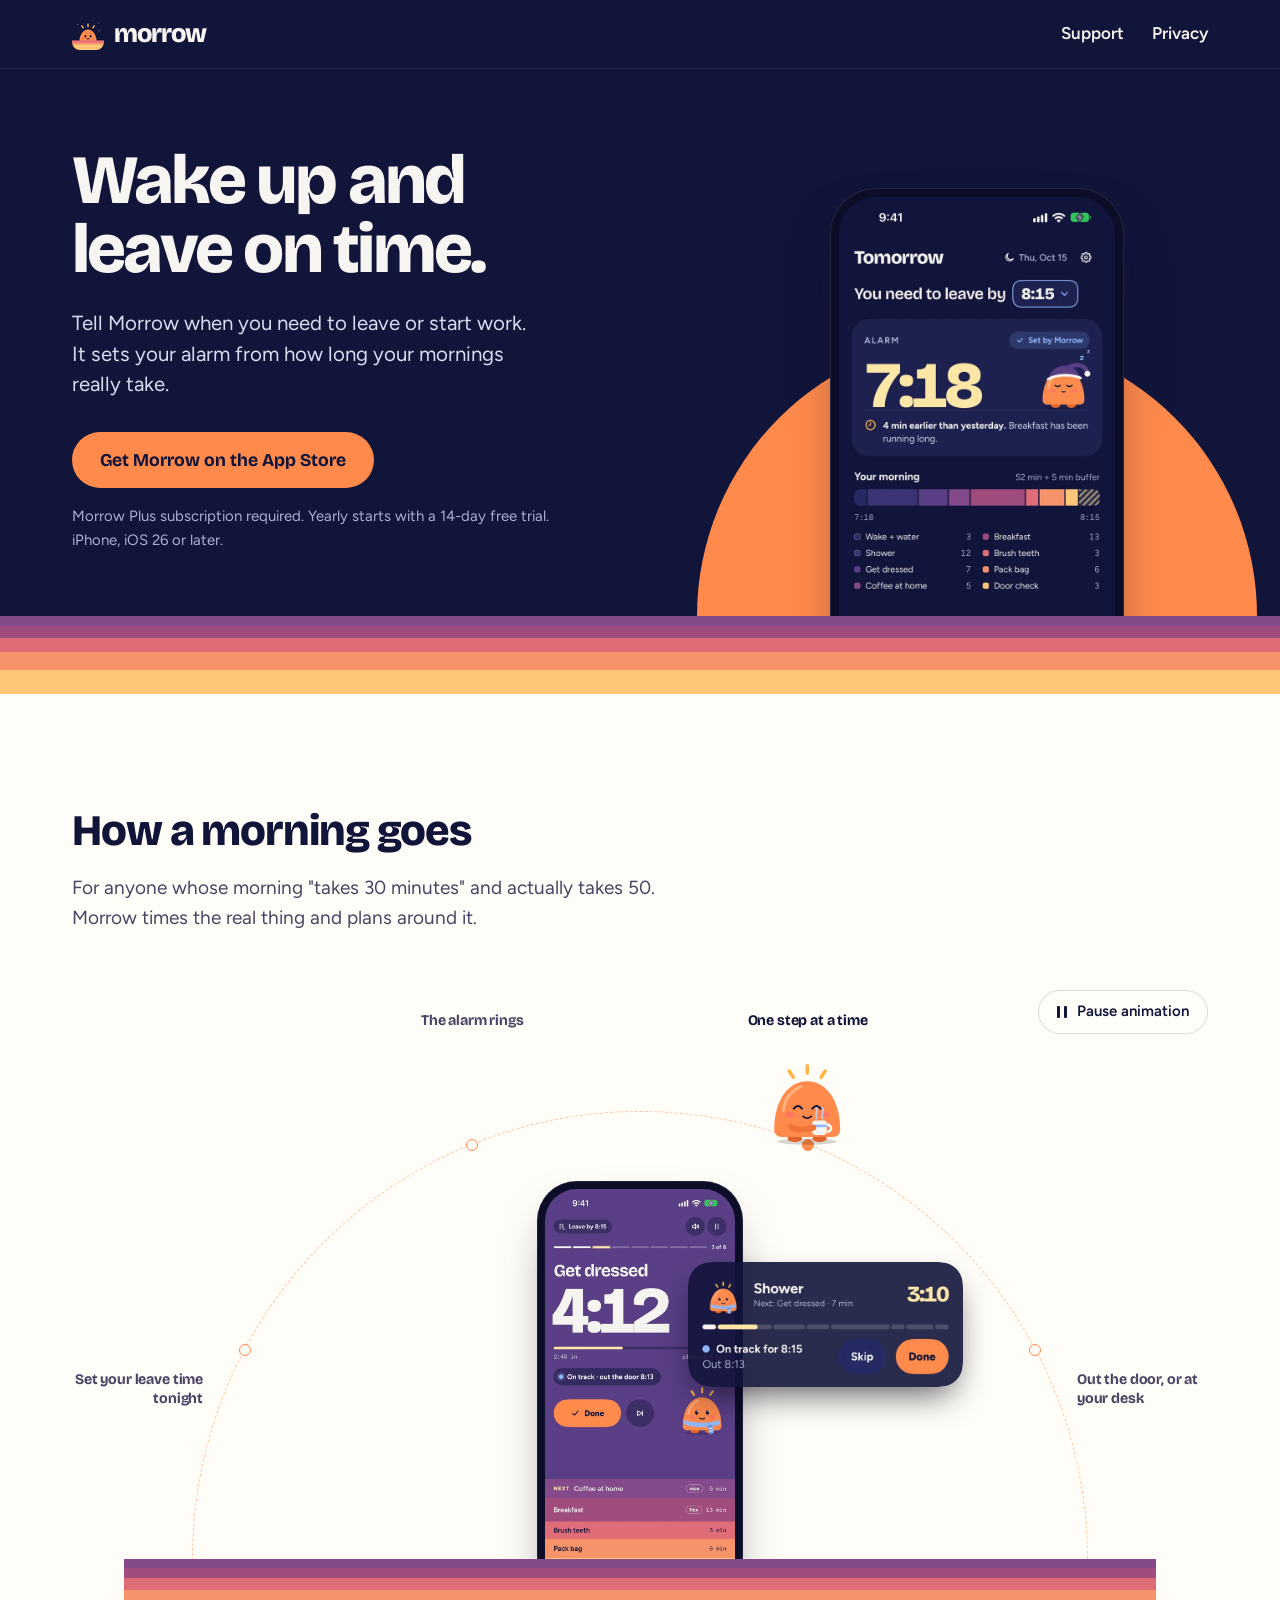
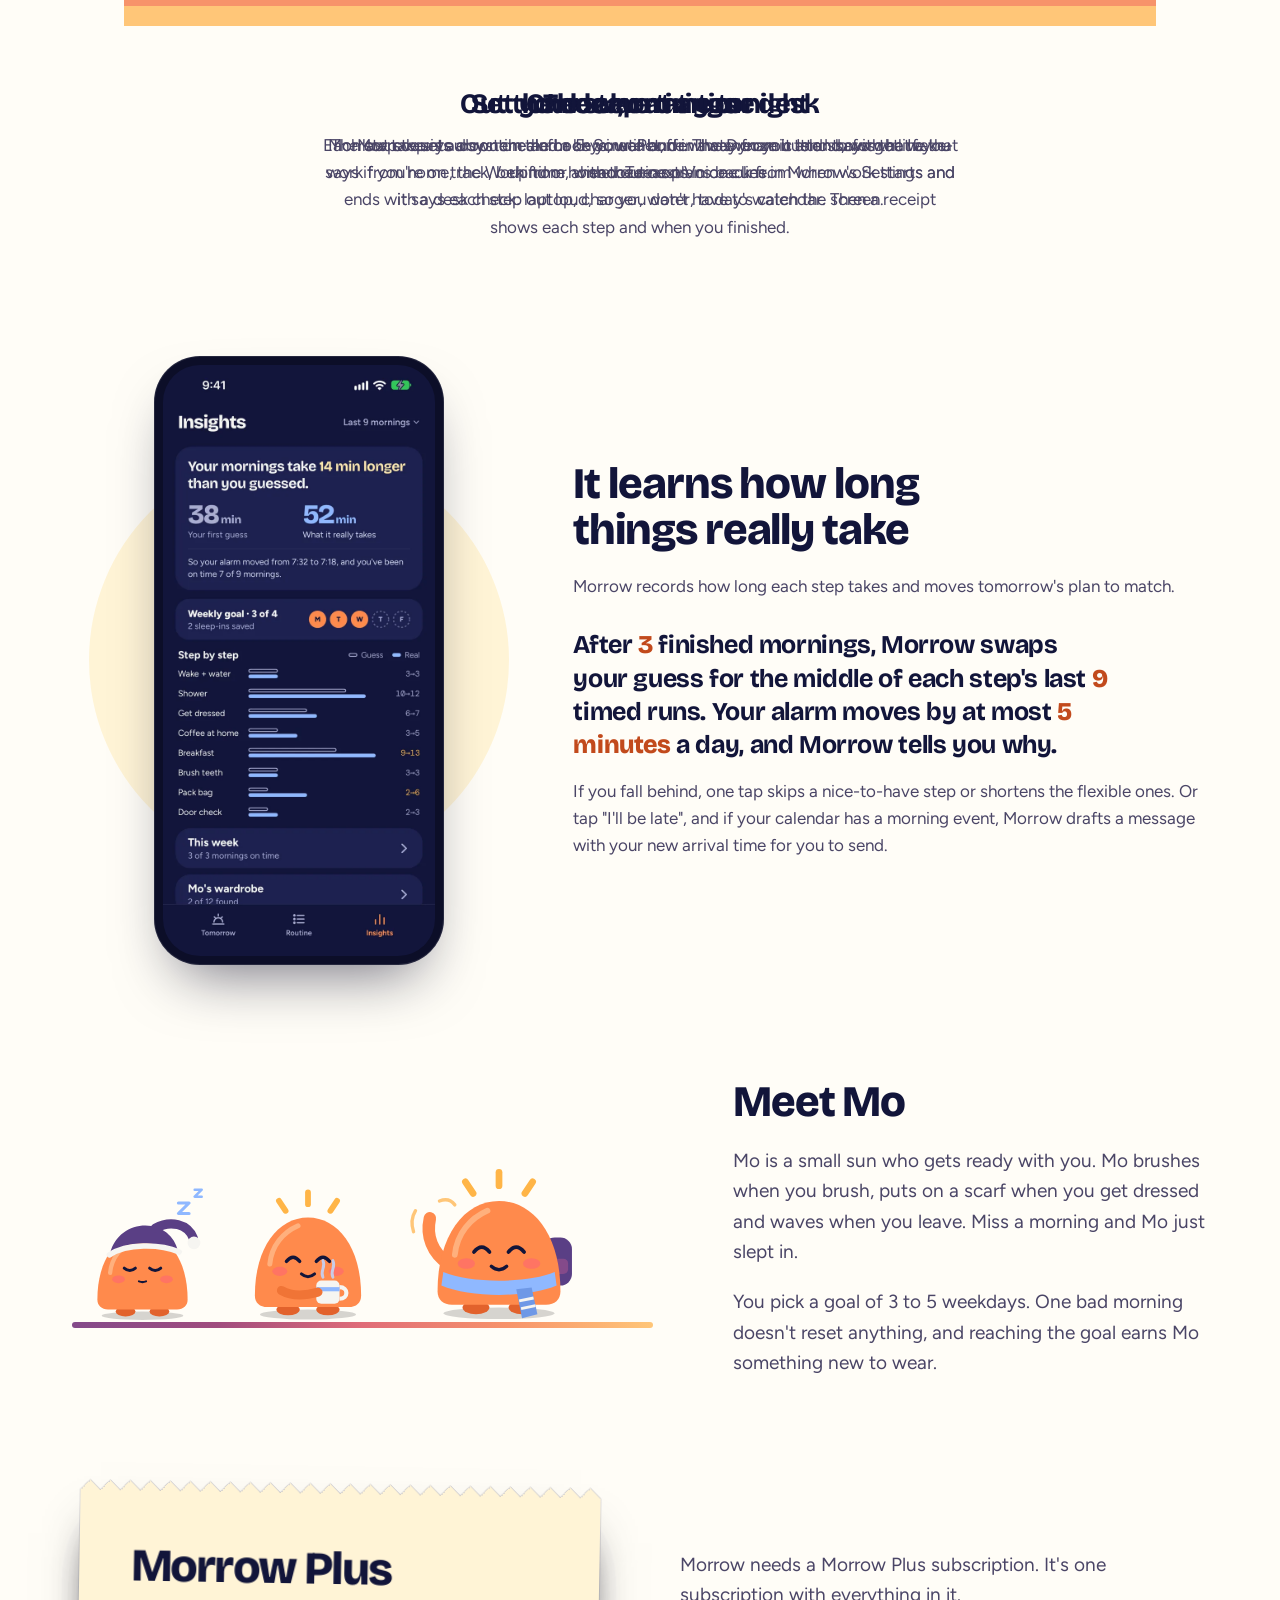
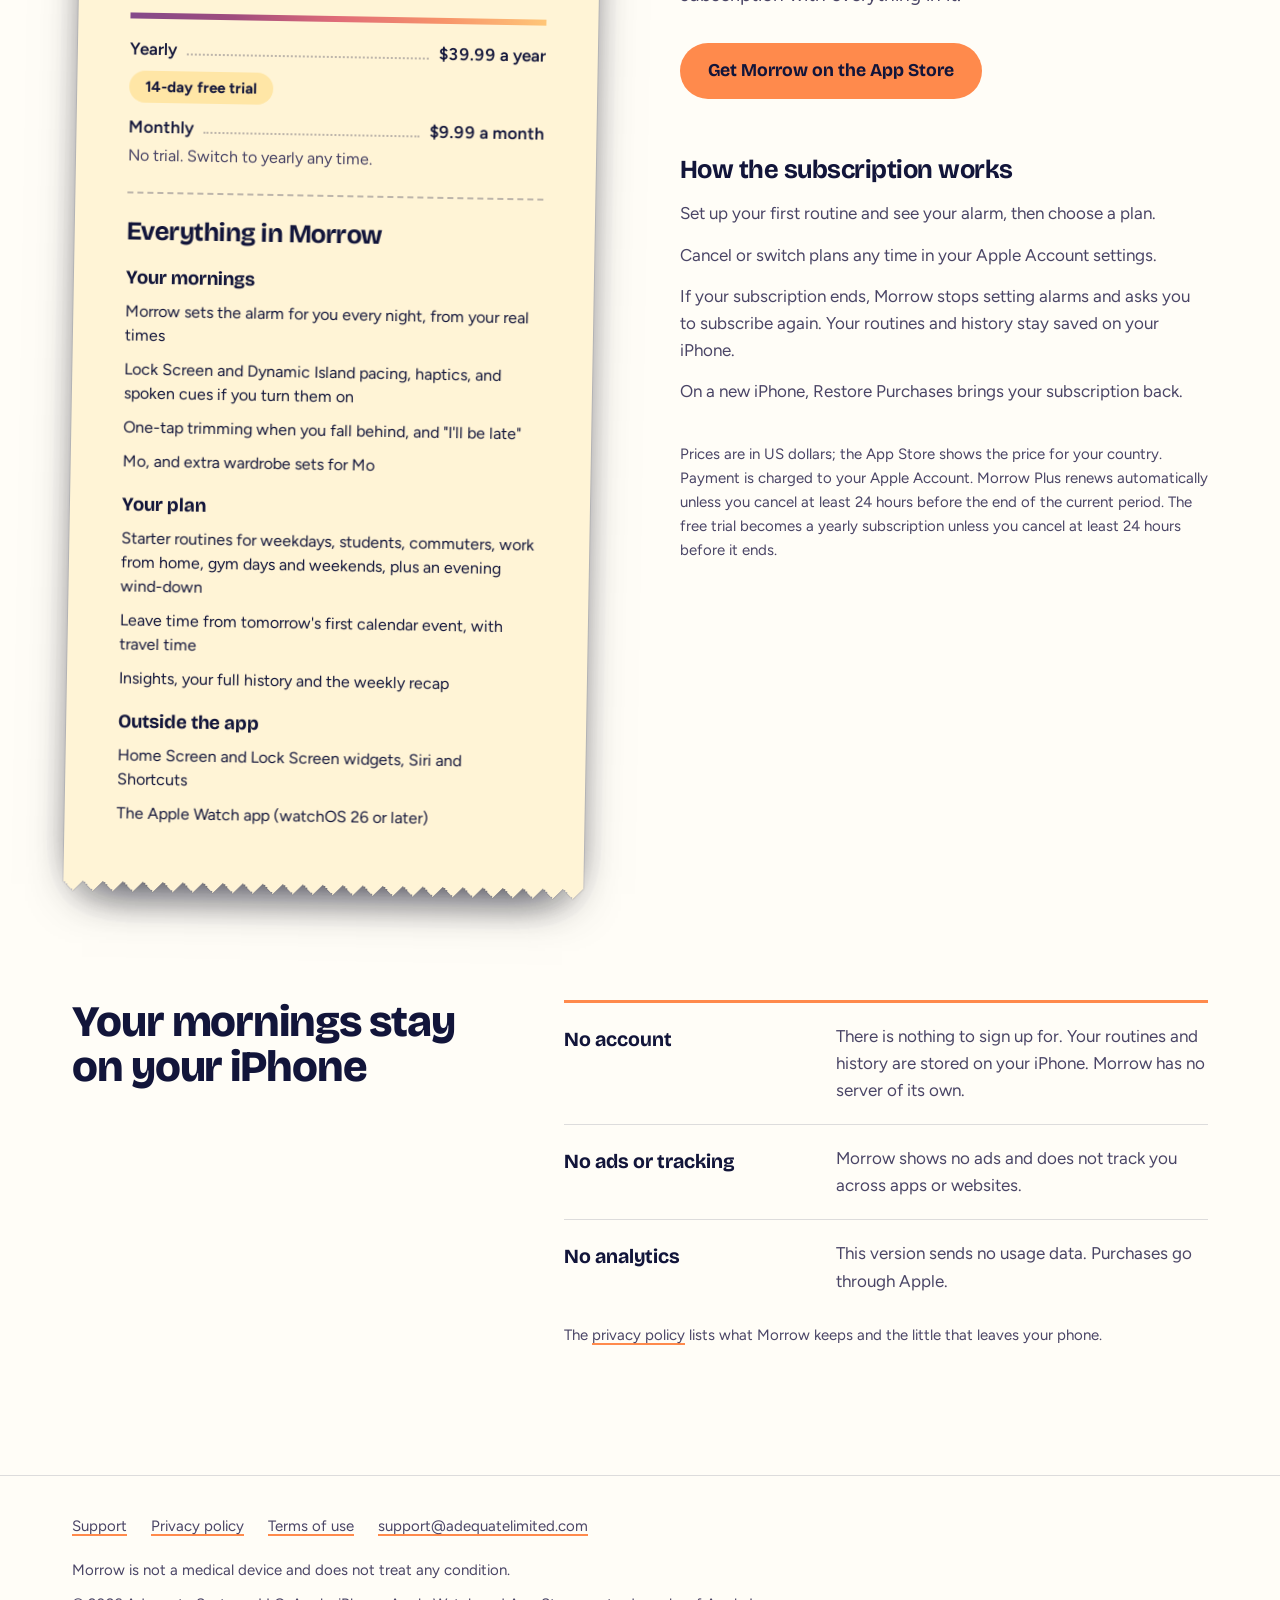
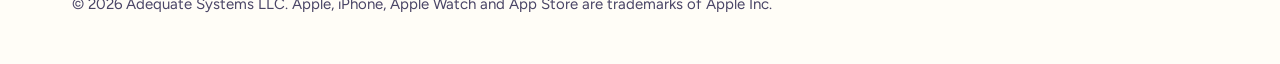
==== commit 705c69da: "Animate the morning on the home page and bring in the receipt Morrow Plus and the new Meet Mo" ====
--- a/index.html
+++ b/index.html
@@ -59,37 +59,66 @@
       <h2 id="how-title">How a morning goes</h2>
       <p class="intro">For anyone whose morning "takes 30 minutes" and actually takes 50. Morrow times the real thing and plans around it.</p>
     </div>
-    <ol class="bento">
-      <li class="tile tile-tonight">
-        <div class="visual">
-          <p class="statement"><span>Leave at 8:15.</span> <span>Wake at <em>7:18.</em></span></p>
-        </div>
-        <h3>Set your leave time tonight</h3>
-        <p>Morrow takes your routine and a 5-minute buffer away from it and shows the wake-up time, with the reason in one line.</p>
-      </li>
-      <li class="tile tile-alarm">
-        <div class="visual">
-          <p class="statement">“Snooze 9&nbsp;· no&nbsp;coffee”</p>
-        </div>
-        <h3>The alarm rings</h3>
-        <p>Morrow sets a system alarm on your iPhone. The snooze button says what a snooze costs.</p>
-      </li>
-      <li class="tile tile-steps">
-        <h3>One step at a time</h3>
-        <p>Each step counts down on the Lock Screen and in the Dynamic Island, with a line that says if you're on track, behind or ahead. Turn on Voice cues in Morrow's Settings and it says each step out loud, so you don't have to watch the screen.</p>
-        <figure class="phone tile-phone">
-          <img src="assets/screen-running.webp" alt="A morning in progress: Get dressed, 4:12 left, on track to be out the door at 8:13." width="660" height="1434" loading="lazy" decoding="async">
-        </figure>
-        <img class="live" src="assets/live-activity.webp" alt="Morrow's Live Activity, showing the current step's countdown and whether you're on track." width="688" height="312" loading="lazy" decoding="async">
-      </li>
-      <li class="tile tile-door">
-        <h3>Out the door, or at your desk</h3>
-        <p>The last step is a door check for keys, wallet, or whatever you tend to forget. If you work from home, the Work from home routine plans back from when work starts and ends with a desk check: laptop, charger, water, today's calendar. Then a receipt shows each step and when you finished.</p>
-        <figure class="phone tile-phone">
-          <img src="assets/screen-receipt.webp" alt="A morning receipt: each step and its time, left at 8:10, on time." width="660" height="1434" loading="lazy" decoding="async">
-        </figure>
-      </li>
-    </ol>
+    <input class="arc-toggle" type="checkbox" id="arc-pause">
+    <div class="arc-stage">
+      <label class="arc-pause" for="arc-pause"><span class="arc-pause-icon" aria-hidden="true"></span>Pause animation</label>
+      <div class="arc-box">
+        <div class="arc-clip" aria-hidden="true"><div class="arc-line"></div></div>
+        <div class="arc-phone-clip">
+          <figure class="phone arc-phone">
+            <div class="arc-screens">
+              <img class="arc-scr arc-scr-1" src="assets/screen-tomorrow.webp" alt="Morrow's Tomorrow screen: leave by 8:15, alarm at 7:18, 4 minutes earlier than yesterday because breakfast has been running long." width="660" height="1434" loading="lazy" decoding="async">
+              <img class="arc-scr arc-scr-2" src="assets/screen-running.webp" alt="A morning in progress: Get dressed, 4:12 left, on track to be out the door at 8:13." width="660" height="1434" loading="lazy" decoding="async">
+              <img class="arc-scr arc-scr-3" src="assets/screen-receipt.webp" alt="A morning receipt: each step and its time, left at 8:10, on time." width="660" height="1434" loading="lazy" decoding="async">
+            </div>
+          </figure>
+        </div>
+        <div class="arc-horizon" aria-hidden="true"><span></span><span></span><span></span><span></span><span></span></div>
+        <span class="arc-stn arc-stn-1" aria-hidden="true"></span>
+        <span class="arc-stn arc-stn-2 k2" aria-hidden="true"></span>
+        <span class="arc-stn arc-stn-3 k3" aria-hidden="true"></span>
+        <span class="arc-stn arc-stn-4 k4" aria-hidden="true"></span>
+        <span class="arc-lbl arc-lbl-1" aria-hidden="true">Set your leave time tonight</span>
+        <span class="arc-lbl arc-lbl-2 k2" aria-hidden="true">The alarm rings</span>
+        <span class="arc-lbl arc-lbl-3 k3" aria-hidden="true">One step at a time</span>
+        <span class="arc-lbl arc-lbl-4 k4" aria-hidden="true">Out the door, or at your desk</span>
+        <div class="arc-mo" aria-hidden="true">
+          <div class="arc-mo-arm">
+            <div class="arc-mo-body">
+              <img class="arc-pose arc-pose-sleep" src="assets/mo-sleep.svg" alt="" width="200" height="200" loading="lazy" decoding="async">
+              <img class="arc-pose arc-pose-tea" src="assets/mo-tea.svg" alt="" width="200" height="200" loading="lazy" decoding="async">
+              <img class="arc-pose arc-pose-wave" src="assets/mo-wave.svg" alt="" width="200" height="200" loading="lazy" decoding="async">
+            </div>
+          </div>
+        </div>
+        <div class="arc-pop arc-pop-1">
+          <img src="assets/screen-tomorrow.webp" alt="The alarm card: 7:18, set by Morrow, 4 minutes earlier than yesterday because breakfast has been running long." width="660" height="1434" loading="lazy" decoding="async">
+        </div>
+        <p class="arc-pop arc-pop-2 k2">Snooze 9&nbsp;· no&nbsp;coffee</p>
+        <img class="arc-pop arc-pop-3 k3" src="assets/live-activity.webp" alt="Morrow's Live Activity, showing the current step's countdown and whether you're on track." width="688" height="312" loading="lazy" decoding="async">
+        <div class="arc-pop arc-pop-4 k4">
+          <img src="assets/screen-receipt.webp" alt="The receipt totals: 52:50 total, left at 8:10, on time, bonus 4 minutes." width="660" height="1434" loading="lazy" decoding="async">
+        </div>
+      </div>
+      <ol class="arc-caps">
+        <li class="arc-cap arc-cap-1">
+          <h3>Set your leave time tonight</h3>
+          <p>Morrow takes your routine and a 5-minute buffer away from it and shows the wake-up time, with the reason in one line.</p>
+        </li>
+        <li class="arc-cap arc-cap-2 k2">
+          <h3>The alarm rings</h3>
+          <p>Morrow sets a system alarm on your iPhone. The snooze button says what a snooze costs.</p>
+        </li>
+        <li class="arc-cap arc-cap-3 k3">
+          <h3>One step at a time</h3>
+          <p>Each step counts down on the Lock Screen and in the Dynamic Island, with a line that says if you're on track, behind or ahead. Turn on Voice cues in Morrow's Settings and it says each step out loud, so you don't have to watch the screen.</p>
+        </li>
+        <li class="arc-cap arc-cap-4 k4">
+          <h3>Out the door, or at your desk</h3>
+          <p>The last step is a door check for keys, wallet, or whatever you tend to forget. If you work from home, the Work from home routine plans back from when work starts and ends with a desk check: laptop, charger, water, today's calendar. Then a receipt shows each step and when you finished.</p>
+        </li>
+      </ol>
+    </div>
   </section>
 
   <section class="section" aria-labelledby="learn-title">
@@ -108,78 +137,69 @@
     </div>
   </section>
 
-  <section class="section mo" aria-labelledby="mo-title">
-    <h2 id="mo-title">Meet Mo</h2>
-    <p>Mo is a small sun who gets ready with you. Mo brushes when you brush, puts on a scarf when you get dressed and waves when you leave. Miss a morning and Mo just slept in.</p>
-    <p>You pick a goal of 3 to 5 weekdays. One bad morning doesn't reset anything, and reaching the goal earns Mo something new to wear.</p>
-    <div class="mo-row">
-      <img src="assets/mo-tea.svg" alt="Mo holding a cup of tea" width="150" height="150" loading="lazy" decoding="async">
-      <img class="mo-main" src="assets/mo-wave.svg" alt="Mo in a blue scarf, waving goodbye" width="230" height="230" loading="lazy" decoding="async">
-      <img src="assets/mo-sleep.svg" alt="Mo asleep in a nightcap" width="150" height="150" loading="lazy" decoding="async">
-    </div>
-  </section>
-
-  <section class="section" aria-labelledby="price-title">
-    <div class="section-head">
-      <h2 id="price-title">Morrow Plus</h2>
-      <p class="intro">Morrow needs a Morrow Plus subscription. It's one subscription with everything in it.</p>
-    </div>
-    <div class="plans">
-      <div class="plan plan-yearly">
-        <h3>Yearly</h3>
-        <p class="price"><span class="num">$39.99</span> a year</p>
-        <p class="trial">14-day free trial</p>
-      </div>
-      <div class="plan">
-        <h3>Monthly</h3>
-        <p class="price"><span class="num">$9.99</span> a month</p>
-        <p>No trial. Switch to yearly any time.</p>
-      </div>
-    </div>
-    <div class="plus-cta">
-      <a class="button" href="https://apps.apple.com/app/id6824169059">Get Morrow on the App Store</a>
-    </div>
-
-    <div class="included">
-      <h3>Everything in Morrow</h3>
-      <div class="groups">
-        <div class="group">
-          <h4>Your mornings</h4>
-          <ul>
-            <li>Morrow sets the alarm for you every night, from your real times</li>
-            <li>Lock Screen and Dynamic Island pacing, haptics, and spoken cues if you turn them on</li>
-            <li>One-tap trimming when you fall behind, and "I'll be late"</li>
-            <li>Mo, and extra wardrobe sets for Mo</li>
-          </ul>
-        </div>
-        <div class="group">
-          <h4>Your plan</h4>
-          <ul>
-            <li>Starter routines for weekdays, students, commuters, work from home, gym days and weekends, plus an evening wind-down</li>
-            <li>Leave time from tomorrow's first calendar event, with travel time</li>
-            <li>Insights, your full history and the weekly recap</li>
-          </ul>
-        </div>
-        <div class="group">
-          <h4>Outside the app</h4>
-          <ul>
-            <li>Home Screen and Lock Screen widgets, Siri and Shortcuts</li>
-            <li>The Apple Watch app (watchOS 26 or later)</li>
-          </ul>
-        </div>
-      </div>
-    </div>
-
-    <div class="how">
-      <h3>How the subscription works</h3>
-      <div>
+  <section class="section" aria-labelledby="mo-title">
+    <div class="mo2-grid">
+      <div class="mo2-copy">
+        <h2 id="mo-title">Meet Mo</h2>
+        <p>Mo is a small sun who gets ready with you. Mo brushes when you brush, puts on a scarf when you get dressed and waves when you leave. Miss a morning and Mo just slept in.</p>
+        <p>You pick a goal of 3 to 5 weekdays. One bad morning doesn't reset anything, and reaching the goal earns Mo something new to wear.</p>
+      </div>
+      <div class="mo2-art">
+        <div class="mo2-set">
+          <img class="mo2-sleep" src="assets/mo-sleep.svg" alt="Mo asleep in a nightcap" width="200" height="200" loading="lazy" decoding="async">
+          <img class="mo2-tea" src="assets/mo-tea.svg" alt="Mo holding a cup of tea" width="200" height="200" loading="lazy" decoding="async">
+          <img class="mo2-wave" src="assets/mo-wave.svg" alt="Mo in a blue scarf, waving goodbye" width="200" height="200" loading="lazy" decoding="async">
+        </div>
+        <div class="mo2-horizon" aria-hidden="true"></div>
+      </div>
+    </div>
+  </section>
+
+  <section class="section" aria-labelledby="plus-title">
+    <div class="plus3-grid">
+      <div class="plus3-sheet">
+        <h2 id="plus-title">Morrow Plus</h2>
+        <div class="plus3-ramp" aria-hidden="true"></div>
         <ul>
+          <li class="plus3-line"><span class="plus3-name">Yearly</span><span class="plus3-lead" aria-hidden="true"></span><span class="plus3-val">$39.99 a year</span></li>
+          <li class="plus3-trial"><span class="plus3-pill">14-day free trial</span></li>
+          <li class="plus3-line"><span class="plus3-name">Monthly</span><span class="plus3-lead" aria-hidden="true"></span><span class="plus3-val">$9.99 a month</span></li>
+          <li class="plus3-note">No trial. Switch to yearly any time.</li>
+        </ul>
+        <hr class="plus3-perf">
+        <h3>Everything in Morrow</h3>
+        <p class="plus3-group">Your mornings</p>
+        <ul class="plus3-feat">
+          <li>Morrow sets the alarm for you every night, from your real times</li>
+          <li>Lock Screen and Dynamic Island pacing, haptics, and spoken cues if you turn them on</li>
+          <li>One-tap trimming when you fall behind, and "I'll be late"</li>
+          <li>Mo, and extra wardrobe sets for Mo</li>
+        </ul>
+        <p class="plus3-group">Your plan</p>
+        <ul class="plus3-feat">
+          <li>Starter routines for weekdays, students, commuters, work from home, gym days and weekends, plus an evening wind-down</li>
+          <li>Leave time from tomorrow's first calendar event, with travel time</li>
+          <li>Insights, your full history and the weekly recap</li>
+        </ul>
+        <p class="plus3-group">Outside the app</p>
+        <ul class="plus3-feat">
+          <li>Home Screen and Lock Screen widgets, Siri and Shortcuts</li>
+          <li>The Apple Watch app (watchOS 26 or later)</li>
+        </ul>
+      </div>
+      <div class="plus3-copy">
+        <p class="plus3-intro">Morrow needs a Morrow Plus subscription. It's one subscription with everything in it.</p>
+        <div class="plus3-cta">
+          <a class="button" href="https://apps.apple.com/app/id6824169059">Get Morrow on the App Store</a>
+        </div>
+        <h3>How the subscription works</h3>
+        <ul class="plus3-sub">
           <li>Set up your first routine and see your alarm, then choose a plan.</li>
           <li>Cancel or switch plans any time in your Apple Account settings.</li>
           <li>If your subscription ends, Morrow stops setting alarms and asks you to subscribe again. Your routines and history stay saved on your iPhone.</li>
           <li>On a new iPhone, Restore Purchases brings your subscription back.</li>
         </ul>
-        <p class="fine">Prices are in US dollars; the App Store shows the price for your country. Payment is charged to your Apple Account. Morrow Plus renews automatically unless you cancel at least 24 hours before the end of the current period. The free trial becomes a yearly subscription unless you cancel at least 24 hours before it ends.</p>
+        <p class="plus3-fine">Prices are in US dollars; the App Store shows the price for your country. Payment is charged to your Apple Account. Morrow Plus renews automatically unless you cancel at least 24 hours before the end of the current period. The free trial becomes a yearly subscription unless you cancel at least 24 hours before it ends.</p>
       </div>
     </div>
   </section>
--- a/assets/site.css
+++ b/assets/site.css
@@ -44,8 +44,6 @@
   --focus: var(--rust);
   --accent-text: var(--rust);
   --note-bg: #FFEFD0;
-  --tile-night: var(--night);
-  --plan-strong: var(--night);
 
   --font-display: "Bricolage Grotesque", ui-rounded, system-ui, -apple-system, sans-serif;
   --font-body: "Figtree", system-ui, -apple-system, "Segoe UI", sans-serif;
@@ -68,8 +66,6 @@
     --focus: var(--amber);
     --accent-text: var(--sun);
     --note-bg: var(--surface);
-    --tile-night: var(--deep-night);
-    --plan-strong: var(--surface);
   }
 }
 
@@ -126,7 +122,7 @@
   outline-offset: 3px;
   border-radius: 4px;
 }
-.site-header :focus-visible, .hero :focus-visible, .tile-steps :focus-visible { outline-color: var(--amber); }
+.site-header :focus-visible, .hero :focus-visible { outline-color: var(--amber); }
 
 .skip {
   position: absolute;
@@ -294,12 +290,12 @@
 .phone-hero { position: relative; width: clamp(250px, 23vw, 310px); margin-bottom: -190px; }
 
 .horizon { position: relative; z-index: 2; display: grid; }
-.horizon span { display: block; }
-.horizon span:nth-child(1) { background: #844A8A; height: 10px; }
-.horizon span:nth-child(2) { background: #A04C7E; height: 12px; }
-.horizon span:nth-child(3) { background: #E06C78; height: 14px; }
-.horizon span:nth-child(4) { background: #F7936A; height: 18px; }
-.horizon span:nth-child(5) { background: #FFC678; height: 24px; }
+.horizon span, .arc-horizon span { display: block; }
+.horizon span:nth-child(1), .arc-horizon span:nth-child(1) { background: #844A8A; height: 10px; }
+.horizon span:nth-child(2), .arc-horizon span:nth-child(2) { background: #A04C7E; height: 12px; }
+.horizon span:nth-child(3), .arc-horizon span:nth-child(3) { background: #E06C78; height: 14px; }
+.horizon span:nth-child(4), .arc-horizon span:nth-child(4) { background: #F7936A; height: 18px; }
+.horizon span:nth-child(5), .arc-horizon span:nth-child(5) { background: #FFC678; height: 24px; }
 
 @media (min-width: 900px) {
   .hero-inner { grid-template-columns: minmax(0, 1.15fr) minmax(0, 0.85fr); }
@@ -316,66 +312,188 @@
 .section-head { max-width: 40rem; }
 .intro { margin-top: 18px; font-size: 1.1875rem; color: var(--text-2); }
 
-/* How a morning goes: four tiles, four steps */
-
-.bento {
-  list-style: none;
-  margin: 40px 0 0;
-  padding: 0;
-  display: grid;
-  gap: 16px;
-  grid-template-columns: minmax(0, 1fr);
-}
-.tile {
-  position: relative;
-  overflow: hidden;
-  border-radius: var(--radius);
-  padding: 28px;
-  display: flex;
-  flex-direction: column;
+/* How a morning goes: Mo crosses the sky over the four steps. The default is a still frame
+   (step 3, the running screen with its Live Activity). The 16-second loop and the pause
+   control run only at 800px and up, for visitors who have not asked for reduced motion.
+   Inside .arc-box the geometry is fixed pixels on a 1200 x 600 stage, scaled with zoom. */
+
+.arc-toggle { display: none; }
+.arc-stage { position: relative; margin-top: 56px; padding-top: 88px; }
+.arc-box { position: relative; width: 1200px; height: 600px; margin-inline: calc(50% - 600px); }
+.arc-clip { position: absolute; z-index: 1; left: 0; top: 0; width: 1200px; height: 560px; overflow: hidden; }
+.arc-line { position: absolute; left: 79px; top: 39px; width: 1042px; height: 1042px; border: 2px dashed rgba(255, 138, 76, 0.5); border-radius: 50%; }
+.arc-phone-clip { position: absolute; z-index: 2; left: 0; top: 0; width: 1200px; height: 600px; overflow: hidden; }
+.arc-phone { position: absolute; left: 480px; top: 120px; width: 240px; }
+.arc-screens { position: relative; }
+.arc-screens img + img { position: absolute; left: 0; top: 0; width: 100%; height: 100%; }
+.arc-scr { opacity: 0; visibility: hidden; }
+.arc-scr-2 { opacity: 1; visibility: visible; }
+.arc-horizon { position: absolute; z-index: 3; left: 0; right: 0; top: 560px; display: grid; }
+.arc-stn { position: absolute; z-index: 4; width: 14px; height: 14px; margin: -7px 0 0 -7px; border: 2px solid var(--sun); border-radius: 50%; background-color: var(--bg); }
+.arc-stn-1 { left: 141px; top: 316px; }
+.arc-stn-2 { left: 405px; top: 78px; }
+.arc-stn-3 { left: 795px; top: 78px; background-color: var(--sun); }
+.arc-stn-4 { left: 1059px; top: 316px; }
+.arc-lbl { position: absolute; z-index: 4; font-family: var(--font-display); font-weight: 700; font-size: 17px; line-height: 1.25; letter-spacing: -0.01em; color: var(--text-2); }
+.arc-lbl-1 { right: 1108px; top: 340px; width: 150px; text-align: right; }
+.arc-lbl-2 { left: 405px; top: -78px; transform: translateX(-50%); white-space: nowrap; }
+.arc-lbl-3 { left: 795px; top: -78px; transform: translateX(-50%); white-space: nowrap; color: var(--text); }
+.arc-lbl-4 { left: 1108px; top: 340px; width: 150px; }
+.arc-mo { position: absolute; z-index: 5; left: 600px; top: 560px; width: 0; height: 0; transform: rotate(22deg); }
+.arc-mo-arm { position: absolute; left: 0; top: 0; width: 0; height: 0; transform: translateY(-520px); }
+.arc-mo-body { position: absolute; left: -60px; top: -117px; width: 120px; height: 120px; transform-origin: 60px 117px; transform: rotate(-22deg); }
+.arc-pose { position: absolute; left: 0; top: 0; width: 120px; height: 120px; max-width: none; opacity: 0; visibility: hidden; }
+.arc-pose-tea { opacity: 1; visibility: visible; }
+.arc-pop { position: absolute; z-index: 6; margin: 0; box-shadow: 0 18px 40px -12px rgba(5, 6, 20, 0.7); opacity: 0; visibility: hidden; }
+.arc-pop-1 { left: 656px; top: 200px; width: 320px; height: 174px; overflow: hidden; border-radius: 20px; background: var(--surface); transform-origin: 0 50%; }
+.arc-pop-1 img { width: 352px; max-width: none; margin: -154.7px 0 0 -16px; }
+.arc-pop-2 { right: 656px; top: 255px; padding: 18px 28px; border-radius: 999px; background: var(--sun); color: var(--night); font-family: var(--font-display); font-weight: 800; font-size: 28px; line-height: 1.1; letter-spacing: -0.02em; white-space: nowrap; transform-origin: 100% 50%; }
+.arc-pop-3 { left: 656px; top: 214px; width: 320px; max-width: none; border-radius: 27px; transform-origin: 0 50%; opacity: 1; visibility: visible; }
+.arc-pop-4 { right: 656px; top: 242px; width: 300px; height: 116px; overflow: hidden; border-radius: 20px; background: var(--paper); transform-origin: 100% 50%; }
+.arc-pop-4 img { width: 404px; max-width: none; margin: -502px 0 0 -55.1px; }
+.arc-caps { list-style: none; margin: 94px auto 0; padding: 0; max-width: 64rem; display: grid; grid-template-columns: repeat(2, minmax(0, 1fr)); gap: 40px 64px; }
+.arc-cap p { margin-top: 12px; color: var(--text-2); }
+.arc-pause {
+  display: none;
+  position: absolute;
+  z-index: 7;
+  top: 0;
+  right: 0;
+  align-items: center;
   gap: 10px;
-  min-height: 300px;
-}
-.tile p + p { margin-top: 0; }
-.tile .visual { margin-bottom: auto; padding-bottom: 32px; }
-.statement {
-  font-family: var(--font-display);
-  font-weight: 800;
-  font-size: clamp(1.875rem, 2.6vw, 2.375rem);
-  line-height: 1.08;
-  letter-spacing: -0.03em;
-  text-wrap: balance;
-}
-.statement span { display: block; }
-.statement em { font-style: normal; color: var(--accent-text); }
-.tile-tonight { background: var(--bg-card); }
-.tile-alarm { background: var(--sun); color: var(--night); }
-.tile-steps { background: var(--tile-night); color: var(--ink); }
-.tile-steps p { color: var(--secondary); }
-.tile-door { background: var(--daylight); color: var(--night); }
-.tile-phone { position: relative; width: min(236px, 78%); margin: 28px auto -150px; }
-.live {
-  position: absolute;
-  z-index: 2;
-  left: 50%;
-  bottom: 24px;
-  width: min(330px, 94%);
-  transform: translateX(-50%);
-  border-radius: 28px;
-  box-shadow: 0 18px 40px -12px rgba(12, 14, 40, 0.7);
-}
-@media (prefers-color-scheme: dark) {
-  .tile-steps { box-shadow: inset 0 0 0 1px rgba(255, 255, 255, 0.08); }
-}
-@media (min-width: 720px) {
-  .bento { grid-template-columns: repeat(2, minmax(0, 1fr)); }
-}
-@media (min-width: 1024px) {
-  .bento { grid-template-columns: repeat(3, minmax(0, 1fr)); }
-  .tile-tonight { grid-column: 1; grid-row: 1; }
-  .tile-alarm { grid-column: 1; grid-row: 2; }
-  .tile-steps { grid-column: 2; grid-row: 1 / 3; }
-  .tile-door { grid-column: 3; grid-row: 1 / 3; }
+  min-height: 44px;
+  padding: 0 18px;
+  border: 1px solid var(--rule);
+  border-radius: 999px;
+  background: var(--bg);
+  color: var(--text);
+  font-family: var(--font-body);
+  font-weight: 600;
+  font-size: 0.9375rem;
+  line-height: 1;
+  cursor: pointer;
+  user-select: none;
+}
+.arc-pause-icon { position: relative; width: 10px; height: 12px; }
+.arc-pause-icon::before, .arc-pause-icon::after { content: ""; position: absolute; top: 0; width: 3px; height: 12px; border-radius: 1px; background: currentColor; }
+.arc-pause-icon::before { left: 0; }
+.arc-pause-icon::after { right: 0; }
+/* The side labels reach 58px past the 1200px stage, so the full-size stage needs about 1380px. */
+@media (max-width: 1379px) {
+  .arc-box { zoom: 0.86; margin-inline: auto; }
+}
+@media (max-width: 1239px) {
+  .arc-box { zoom: 0.58; margin-inline: auto; }
+  .arc-stage { padding-top: 72px; }
+}
+/* Phones: a still picture, no motion. The running screen sinks into the horizon with the
+   Live Activity over its lower part; the arc, Mo, the markers and the other pop-outs are hidden. */
+@media (max-width: 799px) {
+  .arc-stage { --arc-pw: min(250px, 64vw); margin-top: 40px; padding-top: 0; }
+  .arc-box { zoom: 1; width: auto; height: auto; margin-inline: calc(-1 * var(--gutter)); }
+  .arc-clip, .arc-stn, .arc-lbl, .arc-mo, .arc-pop-1, .arc-pop-2, .arc-pop-4 { display: none; }
+  .arc-phone-clip { position: relative; width: auto; height: calc(var(--arc-pw) * 1.9); }
+  .arc-phone { position: relative; left: auto; top: auto; width: var(--arc-pw); margin: 0 auto; }
+  .arc-horizon { position: relative; top: auto; }
+  .arc-pop-3 { left: 50%; top: auto; bottom: 102px; width: min(320px, calc(100% - 2 * var(--gutter))); transform: translateX(-50%); }
+  .arc-caps { margin-top: 40px; grid-template-columns: minmax(0, 1fr); }
+}
+
+@media (prefers-reduced-motion: no-preference) and (min-width: 800px) {
+  .arc-toggle { display: block; position: absolute; width: 1px; height: 1px; margin: -1px; padding: 0; border: 0; overflow: hidden; clip-path: inset(50%); white-space: nowrap; }
+  .arc-pause { display: inline-flex; }
+  .arc-caps { max-width: 40rem; grid-template-columns: minmax(0, 1fr); gap: 0; text-align: center; }
+  .arc-cap { grid-area: 1 / 1; animation: arc-cap 16s linear infinite; }
+  .arc-pop { animation: arc-pop 16s linear infinite; }
+  .arc-stn { animation: arc-stn 16s linear infinite; }
+  .arc-lbl { animation: arc-lbl 16s linear infinite; }
+  .arc-stage .k2 { animation-delay: -12s; }
+  .arc-stage .k3 { animation-delay: -8s; }
+  .arc-stage .k4 { animation-delay: -4s; }
+  .arc-mo { animation: arc-orbit 16s linear infinite, arc-mo-fade 16s linear infinite; }
+  .arc-mo-body { animation: arc-counter 16s linear infinite; }
+  .arc-pose-sleep { animation: arc-pose-sleep 16s linear infinite; }
+  .arc-pose-tea { animation: arc-pose-tea 16s linear infinite; }
+  .arc-pose-wave { animation: arc-pose-wave 16s linear infinite; }
+  .arc-scr-1 { animation: arc-scr-1 16s linear infinite; }
+  .arc-scr-2 { animation: arc-scr-2 16s linear infinite; }
+  .arc-scr-3 { animation: arc-scr-3 16s linear infinite; }
+  .arc-stage:hover *, #arc-pause:checked ~ .arc-stage * { animation-play-state: paused; }
+  #arc-pause:checked ~ .arc-stage .arc-pause { background: var(--sun); color: var(--night); border-color: var(--sun); }
+  #arc-pause:focus-visible ~ .arc-stage .arc-pause { outline: 3px solid var(--focus); outline-offset: 3px; }
+}
+@keyframes arc-pop {
+  0% { opacity: 0; visibility: visible; transform: translateY(10px) scale(0.94); animation-timing-function: cubic-bezier(0.16, 1, 0.3, 1); }
+  3.125% { opacity: 1; visibility: visible; transform: none; }
+  20% { opacity: 1; visibility: visible; transform: none; }
+  25% { opacity: 0; visibility: hidden; transform: none; }
+  100% { opacity: 0; visibility: hidden; transform: none; }
+}
+@keyframes arc-cap {
+  0%, 20% { opacity: 1; visibility: visible; }
+  25%, 95% { opacity: 0; visibility: hidden; }
+  100% { opacity: 1; visibility: visible; }
+}
+@keyframes arc-stn {
+  0%, 20% { background-color: var(--sun); }
+  23%, 97% { background-color: var(--bg); }
+  100% { background-color: var(--sun); }
+}
+@keyframes arc-lbl {
+  0%, 20% { color: var(--text); }
+  23%, 97% { color: var(--text-2); }
+  100% { color: var(--text); }
+}
+/* Mo's keyframes carry visibility too: it keeps Mo out of the accessibility tree while invisible,
+   and keeps all of Mo's movement on the same (main-thread) clock as the screens, poses and captions. */
+@keyframes arc-orbit {
+  0%, 20% { transform: rotate(-62deg); visibility: visible; animation-timing-function: cubic-bezier(0.16, 1, 0.3, 1); }
+  25%, 45% { transform: rotate(-22deg); visibility: visible; animation-timing-function: cubic-bezier(0.16, 1, 0.3, 1); }
+  50%, 70% { transform: rotate(22deg); visibility: visible; animation-timing-function: cubic-bezier(0.16, 1, 0.3, 1); }
+  75%, 97.5% { transform: rotate(62deg); visibility: visible; animation-timing-function: linear; }
+  97.6%, 100% { transform: rotate(-62deg); visibility: hidden; }
+}
+@keyframes arc-counter {
+  0%, 20% { transform: rotate(62deg); visibility: visible; animation-timing-function: cubic-bezier(0.16, 1, 0.3, 1); }
+  25%, 45% { transform: rotate(22deg); visibility: visible; animation-timing-function: cubic-bezier(0.16, 1, 0.3, 1); }
+  50%, 70% { transform: rotate(-22deg); visibility: visible; animation-timing-function: cubic-bezier(0.16, 1, 0.3, 1); }
+  75%, 97.5% { transform: rotate(-62deg); visibility: visible; animation-timing-function: linear; }
+  97.6%, 100% { transform: rotate(62deg); visibility: visible; }
+}
+@keyframes arc-mo-fade {
+  0% { opacity: 0; visibility: visible; }
+  3%, 95% { opacity: 1; visibility: visible; }
+  97.5%, 100% { opacity: 0; visibility: visible; }
+}
+@keyframes arc-pose-sleep {
+  0%, 20% { opacity: 1; visibility: visible; }
+  25%, 97.5% { opacity: 0; visibility: hidden; }
+  97.6%, 100% { opacity: 1; visibility: visible; }
+}
+@keyframes arc-pose-tea {
+  0%, 20% { opacity: 0; visibility: hidden; }
+  25%, 70% { opacity: 1; visibility: visible; }
+  75%, 100% { opacity: 0; visibility: hidden; }
+}
+@keyframes arc-pose-wave {
+  0%, 70% { opacity: 0; visibility: hidden; }
+  75%, 97.5% { opacity: 1; visibility: visible; }
+  97.6%, 100% { opacity: 0; visibility: hidden; }
+}
+@keyframes arc-scr-1 {
+  0%, 50% { opacity: 1; visibility: visible; }
+  50.1%, 94.9% { opacity: 0; visibility: hidden; }
+  95%, 100% { opacity: 1; visibility: visible; }
+}
+@keyframes arc-scr-2 {
+  0%, 45% { opacity: 0; visibility: hidden; }
+  50%, 75% { opacity: 1; visibility: visible; }
+  75.1%, 100% { opacity: 0; visibility: hidden; }
+}
+@keyframes arc-scr-3 {
+  0%, 70% { opacity: 0; visibility: hidden; }
+  75%, 95% { opacity: 1; visibility: visible; }
+  100% { opacity: 0; visibility: hidden; }
 }
 
 /* It learns */
@@ -413,72 +531,83 @@
   .learn-art { order: -1; }
 }
 
-/* Meet Mo */
-
-.mo { display: flex; flex-direction: column; align-items: center; text-align: center; }
-.mo-row {
-  order: -1;
-  display: flex;
-  justify-content: center;
-  align-items: flex-end;
-  gap: clamp(14px, 4vw, 64px);
-  margin: 0 auto 44px;
-}
-.mo-row img { width: clamp(80px, 11vw, 150px); }
-.mo-row .mo-main { width: clamp(120px, 17vw, 230px); }
-.mo p { max-width: 36rem; margin: 16px auto 0; color: var(--text-2); }
-
-/* Morrow Plus */
-
-.plans { display: grid; gap: 16px; margin-top: 40px; }
-.plan {
-  border: 1px solid var(--rule);
-  border-radius: var(--radius);
-  padding: 28px;
-  display: grid;
-  gap: 10px;
-  align-content: start;
-}
-.plan p { color: var(--text-2); }
-.plan p + p { margin-top: 0; }
-.plan .price { font-family: var(--font-display); font-weight: 700; font-size: 1.25rem; color: var(--text); }
-.plan .num {
-  font-weight: 800;
-  font-size: clamp(3rem, 4.4vw, 3.75rem);
-  letter-spacing: -0.04em;
-  font-variant-numeric: tabular-nums;
-  margin-right: 6px;
-}
-.plan-yearly { background: var(--plan-strong); color: var(--ink); border-color: transparent; }
-.plan-yearly p { color: var(--secondary); }
-.plan-yearly .price { color: var(--ink); }
-.plan-yearly .trial {
-  justify-self: start;
-  background: var(--sun);
+/* Meet Mo: three poses standing on a thin sunrise line */
+
+.mo2-grid { display: grid; gap: 40px 80px; align-items: center; }
+.mo2-art { display: flex; flex-direction: column; }
+.mo2-set { display: flex; align-items: flex-end; gap: 12px; }
+.mo2-sleep { width: clamp(80px, 11vw, 150px); }
+.mo2-tea { width: clamp(96px, 13vw, 180px); }
+.mo2-wave { width: clamp(112px, 15vw, 210px); }
+.mo2-horizon { height: 6px; border-radius: 3px; }
+.mo2-horizon, .plus3-ramp { background: linear-gradient(90deg, #844A8A 0%, #A04C7E 25%, #E06C78 50%, #F7936A 75%, #FFC678 100%); }
+.mo2-copy p { margin-top: 20px; max-width: 34rem; font-size: 1.1875rem; line-height: 1.6; color: var(--text-2); }
+@media (min-width: 900px) {
+  .mo2-grid { grid-template-columns: minmax(0, 1.1fr) minmax(0, 0.9fr); }
+  .mo2-art { order: -1; }
+}
+
+/* Morrow Plus: a paper receipt. The paper keeps its own colours in both modes. */
+
+.plus3-grid { display: grid; gap: 40px 88px; align-items: start; }
+.plus3-sheet {
+  --sheet: var(--paper-card);
+  position: relative;
+  width: min(520px, 100%);
+  padding: 52px 52px 56px;
+  background: var(--sheet);
   color: var(--night);
-  font-weight: 700;
-  font-size: 0.9375rem;
-  padding: 6px 14px;
-  border-radius: 999px;
-}
-.plus-cta { margin-top: 28px; }
-.included { margin-top: 72px; padding-top: 36px; border-top: 1px solid var(--rule); }
-.included > h3, .how > h3 { font-size: clamp(1.75rem, 2.6vw, 2.25rem); font-weight: 800; letter-spacing: -0.025em; }
-.groups { display: grid; gap: 32px; margin-top: 28px; }
-.group h4 { font-size: 1.375rem; font-weight: 700; letter-spacing: -0.01em; line-height: 1.2; }
-.group ul, .how ul { margin: 12px 0 0; padding-left: 1.15em; }
-.group li { font-size: 1rem; }
-.group li + li, .how li + li { margin-top: 8px; }
-.group li::marker, .how li::marker { color: var(--sun); }
-.how { margin-top: 64px; display: grid; gap: 12px 48px; }
-.how ul { margin-top: 0; }
-.fine { margin-top: 28px; font-size: 0.9375rem; color: var(--text-2); max-width: var(--measure); }
-@media (min-width: 720px) {
-  .plans { grid-template-columns: repeat(2, minmax(0, 1fr)); }
-}
-@media (min-width: 900px) {
-  .groups { grid-template-columns: repeat(3, minmax(0, 1fr)); }
-  .how { grid-template-columns: minmax(0, 4fr) minmax(0, 8fr); }
+  box-shadow: 0 24px 48px -20px rgba(5, 6, 20, 0.8);
+  transform: rotate(1deg);
+  filter: drop-shadow(1px 0 0 rgba(18, 21, 58, 0.10)) drop-shadow(-1px 0 0 rgba(18, 21, 58, 0.10)) drop-shadow(0 1px 0 rgba(18, 21, 58, 0.10)) drop-shadow(0 -1px 0 rgba(18, 21, 58, 0.10));
+}
+.plus3-sheet::before, .plus3-sheet::after {
+  content: "";
+  position: absolute;
+  left: 0;
+  right: 0;
+  height: 10px;
+  pointer-events: none;
+  background-color: transparent;
+  background-image: linear-gradient(135deg, var(--sheet) 25%, transparent 25%), linear-gradient(225deg, var(--sheet) 25%, transparent 25%);
+  background-size: 20px 20px;
+  background-position: -10px 0, -10px 0;
+}
+.plus3-sheet::before { top: -10px; transform: scaleY(-1); }
+.plus3-sheet::after { bottom: -10px; }
+@media (prefers-color-scheme: dark) {
+  .plus3-sheet { filter: none; }
+}
+.plus3-sheet h2 { font-size: 2.875rem; line-height: 1; letter-spacing: -0.035em; color: var(--night); }
+.plus3-sheet h3 { font-size: 1.625rem; font-weight: 700; line-height: 1.2; letter-spacing: -0.02em; color: var(--night); }
+.plus3-sheet p, .plus3-sheet li { color: var(--night); }
+.plus3-sheet ul { list-style: none; margin: 0; padding: 0; }
+.plus3-ramp { height: 6px; margin: 24px 0 14px; }
+.plus3-line { display: flex; align-items: baseline; padding: 4px 0; font-size: 1.0625rem; line-height: 1.5; font-weight: 600; font-variant-numeric: tabular-nums; }
+.plus3-name { flex: 0 1 auto; white-space: nowrap; }
+.plus3-lead { flex: 1 1 auto; height: 0; min-width: 18px; margin: 0 10px; border-bottom: 2px dotted rgba(18, 21, 58, 0.28); }
+.plus3-val { flex: 0 0 auto; white-space: nowrap; }
+.plus3-trial { padding: 4px 0 8px; }
+.plus3-pill { display: inline-block; padding: 6px 16px 5px; border-radius: 999px; background: var(--daylight); color: var(--night); font-size: 0.9375rem; font-weight: 700; line-height: 1.4; }
+.plus3-sheet .plus3-note { padding-bottom: 2px; font-size: 1rem; line-height: 1.5; color: var(--ink-on-light); }
+.plus3-perf { border: 0; border-top: 2px dashed rgba(18, 21, 58, 0.28); margin: 22px 0; height: 0; }
+.plus3-group { margin-top: 20px; font-family: var(--font-display); font-weight: 700; font-size: 1.1875rem; line-height: 1.2; }
+.plus3-feat li { margin-top: 10px; font-size: 1rem; line-height: 1.5; }
+.plus3-copy { padding-top: 56px; }
+.plus3-intro { font-size: 1.1875rem; line-height: 1.6; max-width: 34rem; color: var(--text-2); }
+.plus3-cta { margin-top: 32px; }
+.plus3-copy h3 { margin-top: 56px; font-size: 1.625rem; }
+.plus3-sub { list-style: none; margin: 16px 0 0; padding: 0; }
+.plus3-sub li { font-size: 1.0625rem; line-height: 1.6; color: var(--text-2); max-width: 34rem; }
+.plus3-sub li + li { margin-top: 14px; }
+.plus3-fine { margin-top: 36px; max-width: 36rem; font-size: 0.9375rem; line-height: 1.6; color: var(--text-2); }
+@media (min-width: 1100px) {
+  .plus3-grid { grid-template-columns: 520px minmax(0, 1fr); }
+}
+@media (max-width: 599px) {
+  .plus3-sheet { padding: 40px 24px 44px; }
+  .plus3-sheet h2 { font-size: 2.375rem; }
+  .plus3-copy { padding-top: 16px; }
 }
 
 /* Home: privacy */
@@ -489,6 +618,7 @@
 .facts div:first-child { border-top: 3px solid var(--sun); }
 .facts dt { font-family: var(--font-display); font-weight: 700; font-size: 1.25rem; }
 .facts dd { margin: 0; color: var(--text-2); }
+.fine { margin-top: 28px; font-size: 0.9375rem; color: var(--text-2); max-width: var(--measure); }
 .privacy-grid .fine { margin-top: 8px; }
 @media (min-width: 600px) {
   .facts div { grid-template-columns: minmax(0, 2fr) minmax(0, 3fr); gap: 24px; }
@@ -625,6 +755,7 @@
 .answers { flex: 999 1 560px; min-width: 0; max-width: 46rem; }
 .answers .group + .group { margin-top: 56px; }
 .answers .group h2 { margin-top: 0; }
+.answers .group li { font-size: 1rem; }
 
 .faq { margin-top: 12px; }
 .faq details { border-bottom: 1px solid var(--rule); }
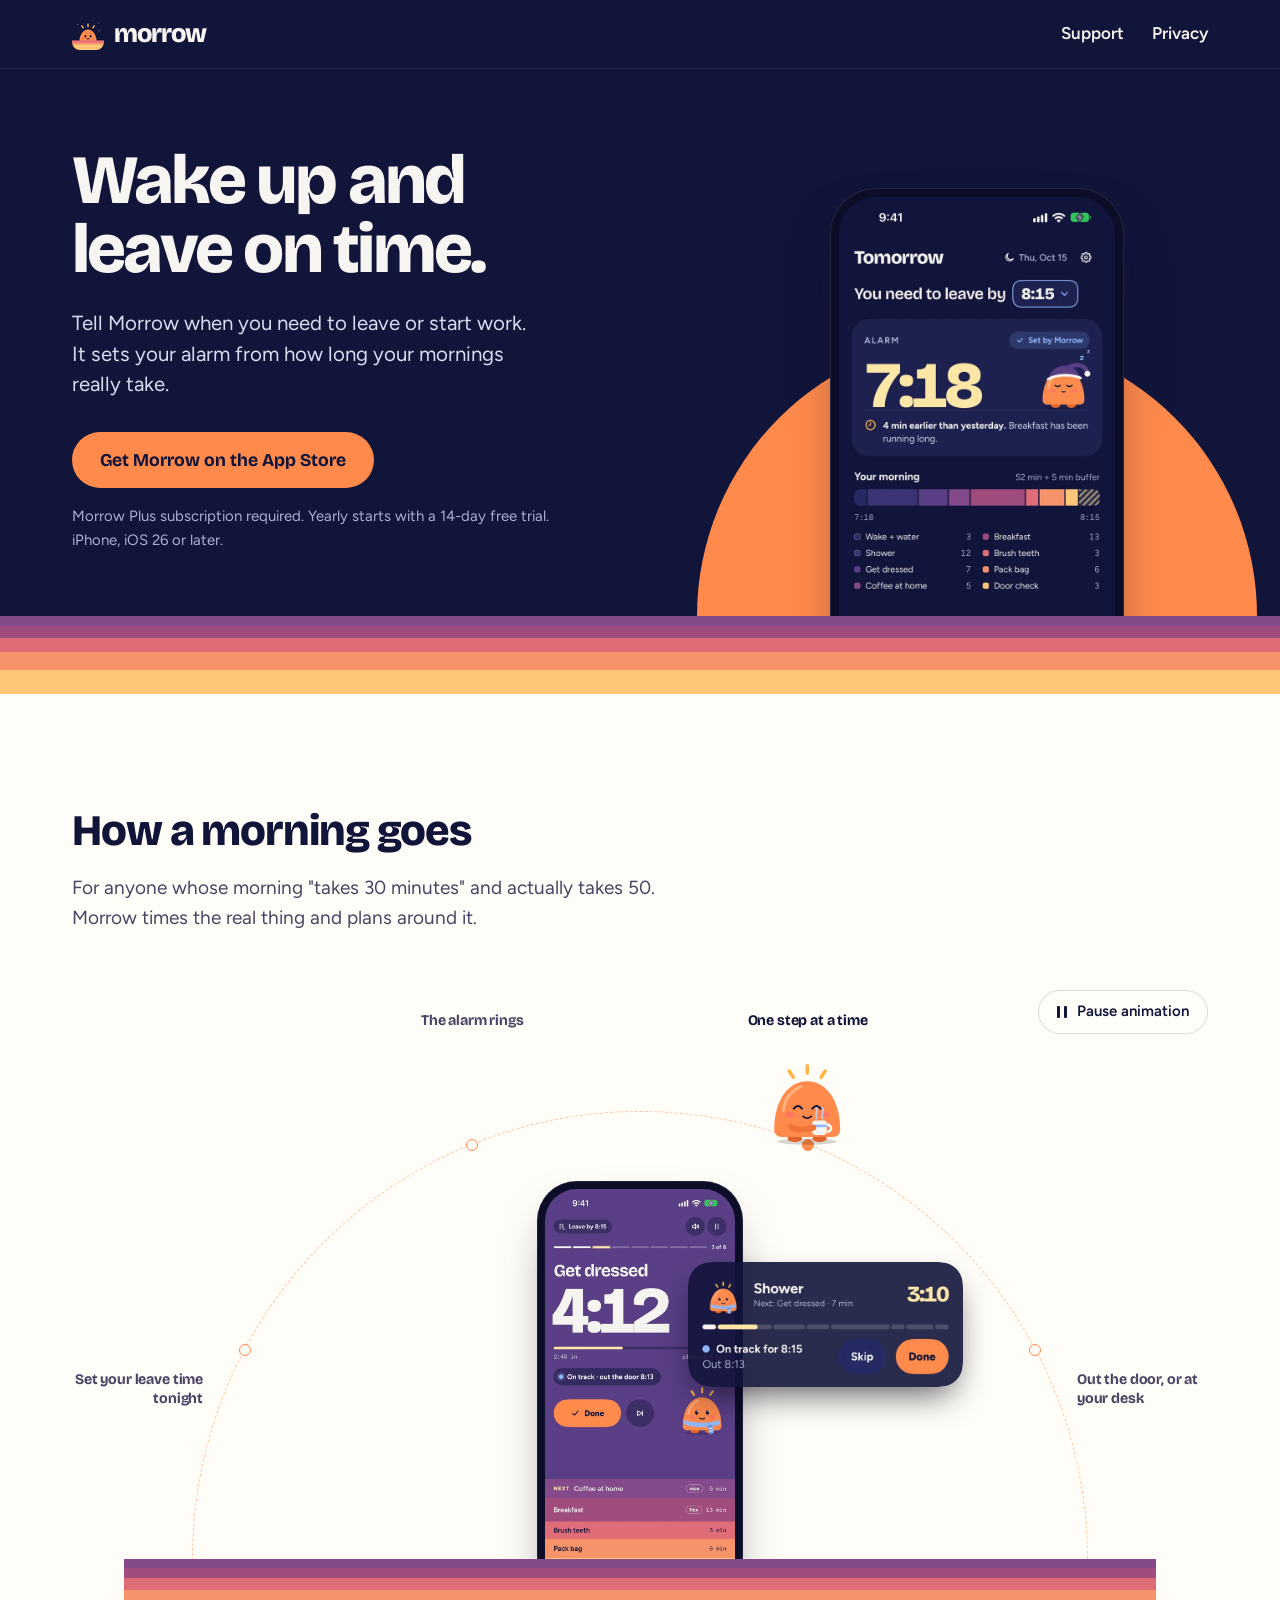
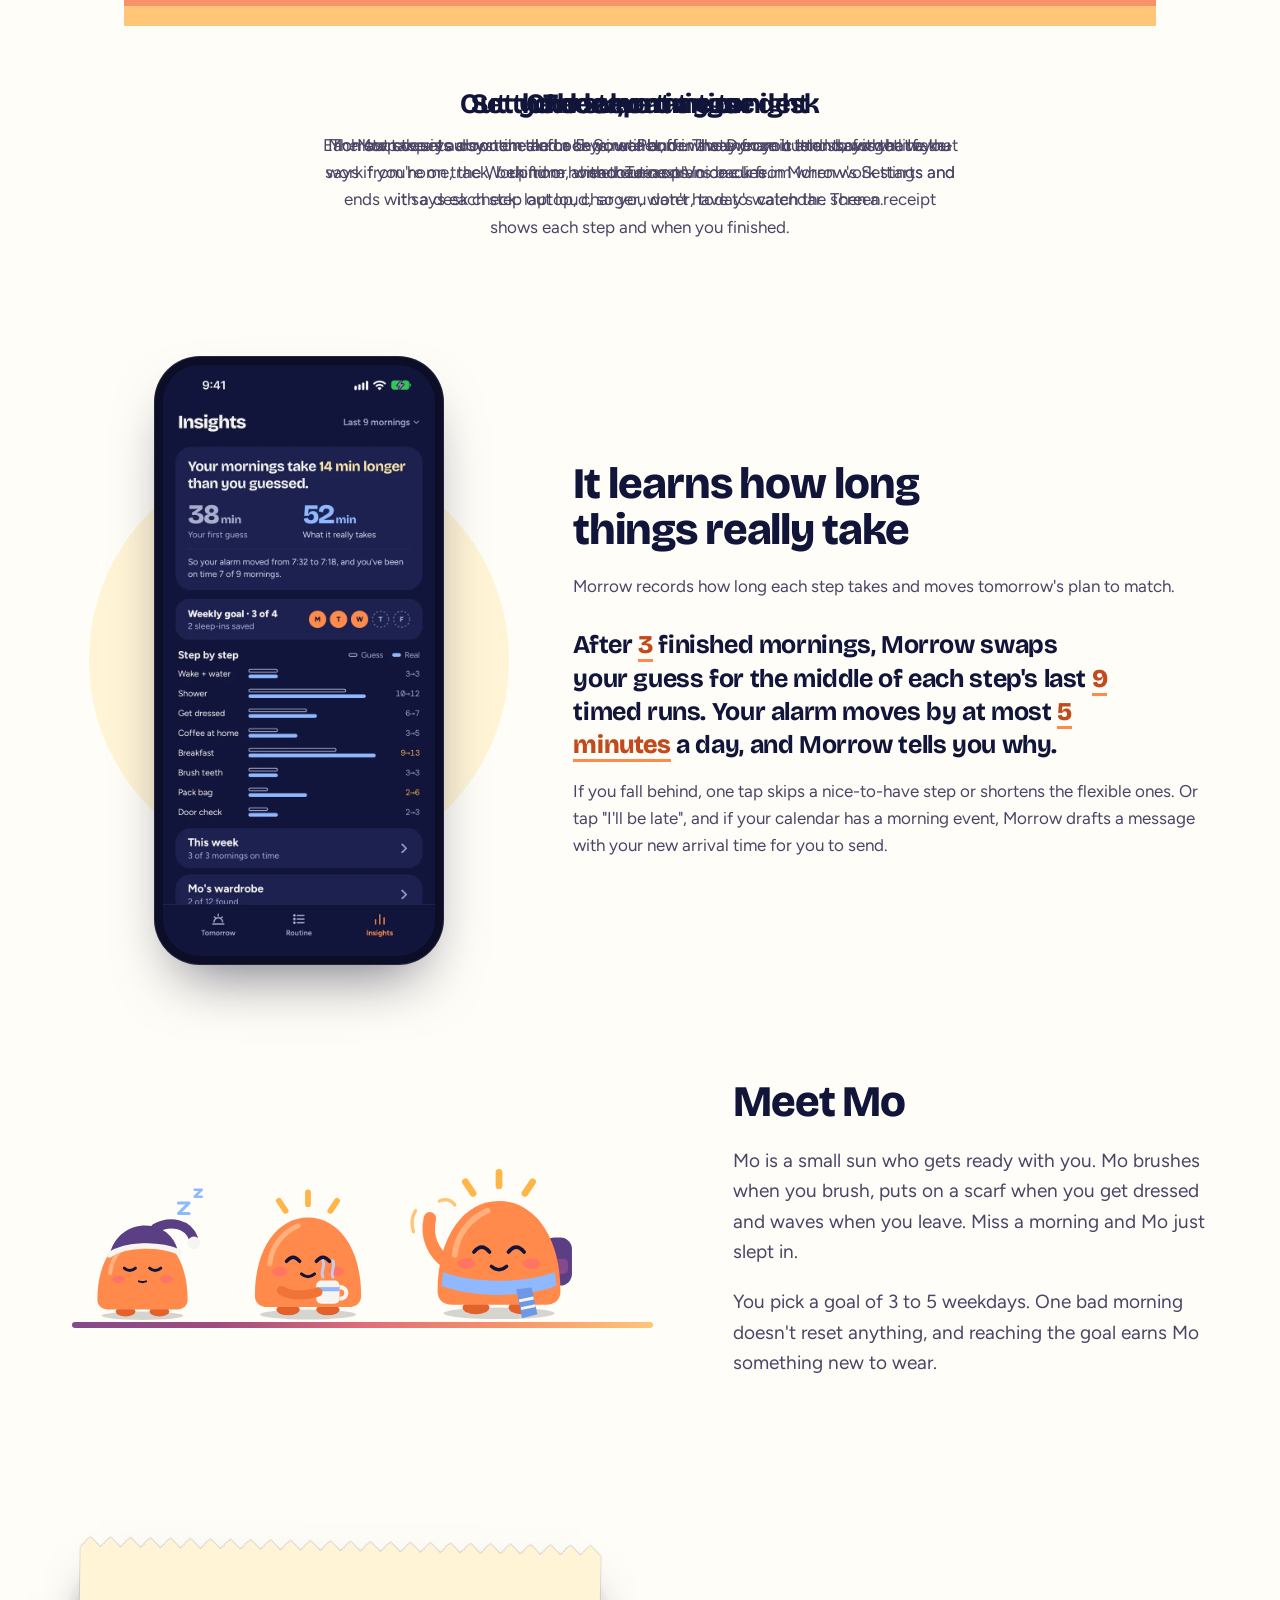
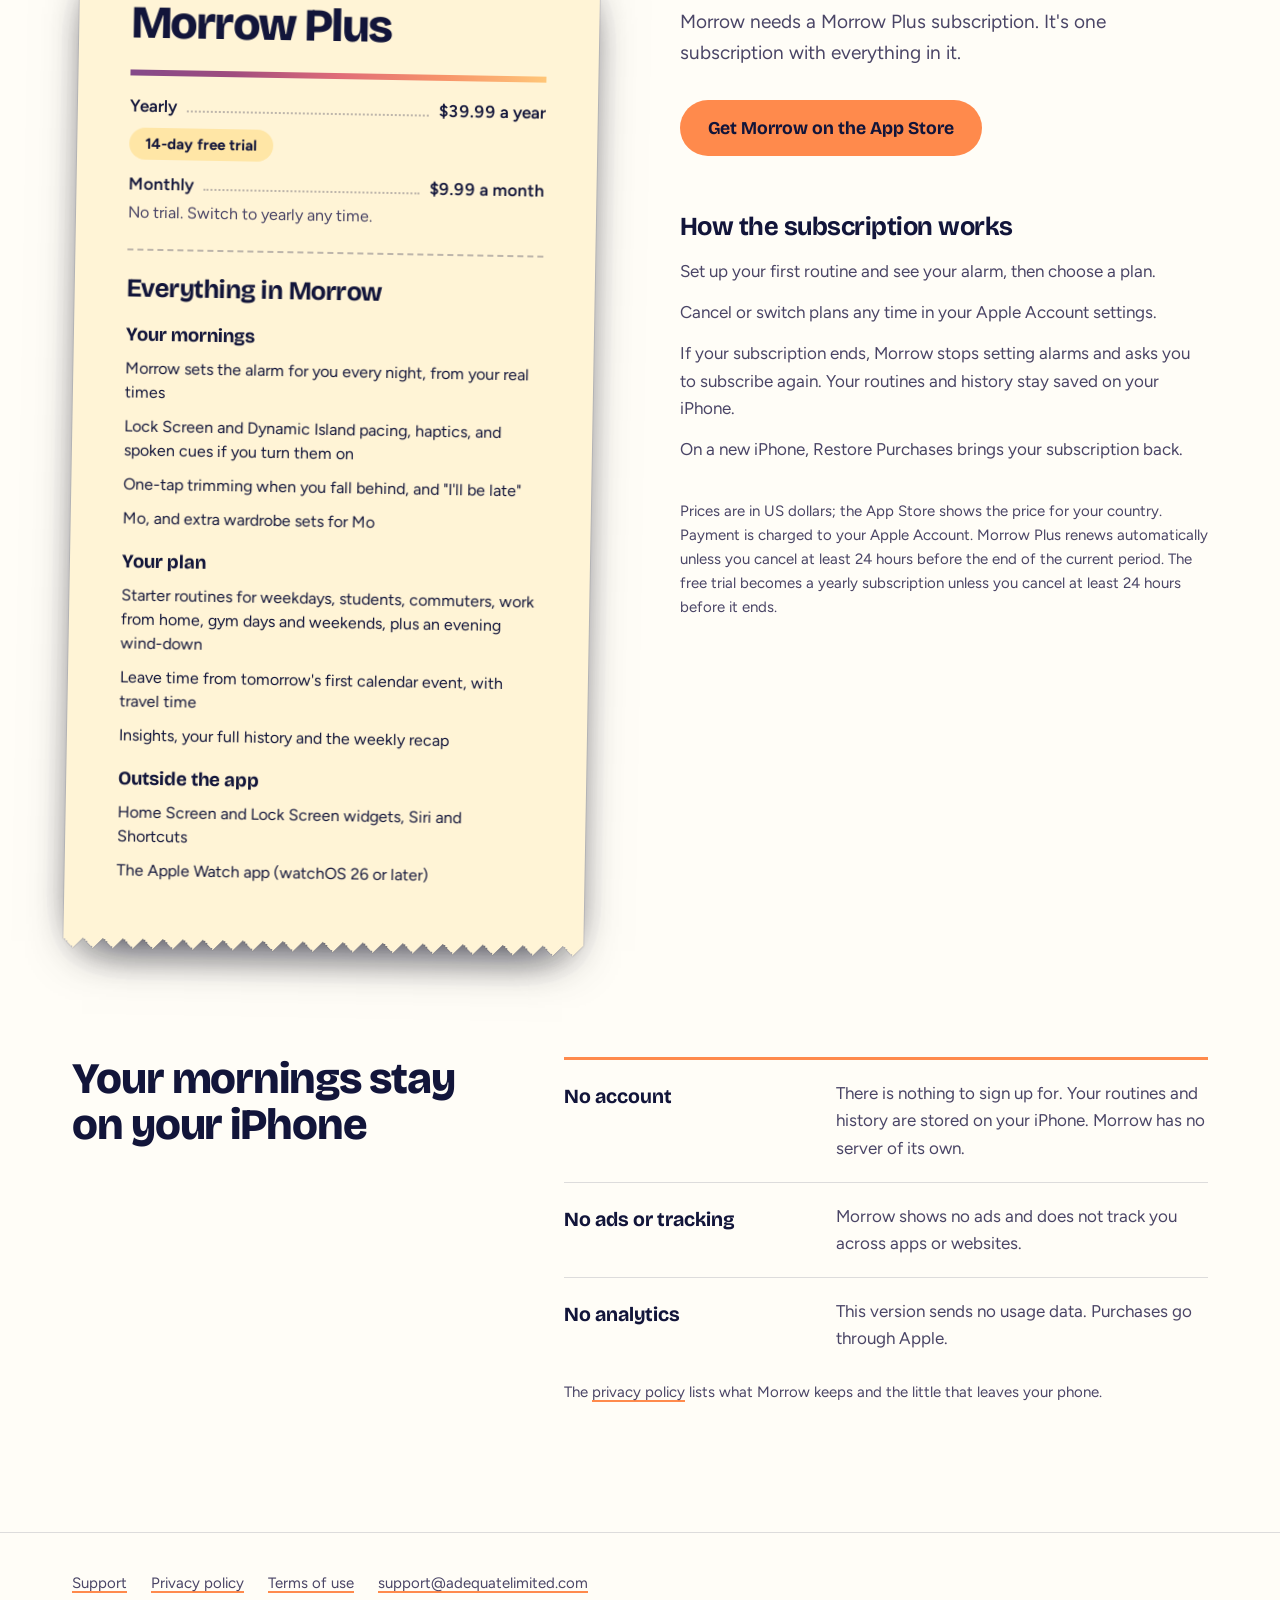
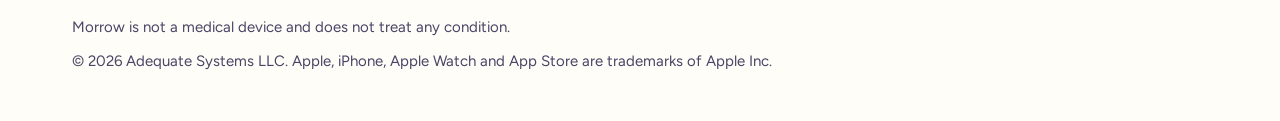
==== commit bb238130: "Give the Morrow Plus receipt half as much space again above it, below Meet Mo" ====
--- a/index.html
+++ b/index.html
@@ -155,7 +155,7 @@
     </div>
   </section>
 
-  <section class="section" aria-labelledby="plus-title">
+  <section class="section section-plus" aria-labelledby="plus-title">
     <div class="plus3-grid">
       <div class="plus3-sheet">
         <h2 id="plus-title">Morrow Plus</h2>
--- a/assets/site.css
+++ b/assets/site.css
@@ -309,6 +309,8 @@
   margin: 0 auto;
   padding: clamp(72px, 9vw, 128px) var(--gutter) 0;
 }
+/* Morrow Plus sits 1.5 times further from Meet Mo, so the receipt has room above its torn edge. */
+.section-plus { padding-top: clamp(108px, 13.5vw, 192px); }
 .section-head { max-width: 40rem; }
 .intro { margin-top: 18px; font-size: 1.1875rem; color: var(--text-2); }
 
@@ -403,21 +405,21 @@
   .arc-toggle { display: block; position: absolute; width: 1px; height: 1px; margin: -1px; padding: 0; border: 0; overflow: hidden; clip-path: inset(50%); white-space: nowrap; }
   .arc-pause { display: inline-flex; }
   .arc-caps { max-width: 40rem; grid-template-columns: minmax(0, 1fr); gap: 0; text-align: center; }
-  .arc-cap { grid-area: 1 / 1; animation: arc-cap 16s linear infinite; }
-  .arc-pop { animation: arc-pop 16s linear infinite; }
-  .arc-stn { animation: arc-stn 16s linear infinite; }
-  .arc-lbl { animation: arc-lbl 16s linear infinite; }
-  .arc-stage .k2 { animation-delay: -12s; }
-  .arc-stage .k3 { animation-delay: -8s; }
-  .arc-stage .k4 { animation-delay: -4s; }
-  .arc-mo { animation: arc-orbit 16s linear infinite, arc-mo-fade 16s linear infinite; }
-  .arc-mo-body { animation: arc-counter 16s linear infinite; }
-  .arc-pose-sleep { animation: arc-pose-sleep 16s linear infinite; }
-  .arc-pose-tea { animation: arc-pose-tea 16s linear infinite; }
-  .arc-pose-wave { animation: arc-pose-wave 16s linear infinite; }
-  .arc-scr-1 { animation: arc-scr-1 16s linear infinite; }
-  .arc-scr-2 { animation: arc-scr-2 16s linear infinite; }
-  .arc-scr-3 { animation: arc-scr-3 16s linear infinite; }
+  .arc-cap { grid-area: 1 / 1; animation: arc-cap 8s linear infinite; }
+  .arc-pop { animation: arc-pop 8s linear infinite; }
+  .arc-stn { animation: arc-stn 8s linear infinite; }
+  .arc-lbl { animation: arc-lbl 8s linear infinite; }
+  .arc-stage .k2 { animation-delay: -6s; }
+  .arc-stage .k3 { animation-delay: -4s; }
+  .arc-stage .k4 { animation-delay: -2s; }
+  .arc-mo { animation: arc-orbit 8s linear infinite, arc-mo-fade 8s linear infinite; }
+  .arc-mo-body { animation: arc-counter 8s linear infinite; }
+  .arc-pose-sleep { animation: arc-pose-sleep 8s linear infinite; }
+  .arc-pose-tea { animation: arc-pose-tea 8s linear infinite; }
+  .arc-pose-wave { animation: arc-pose-wave 8s linear infinite; }
+  .arc-scr-1 { animation: arc-scr-1 8s linear infinite; }
+  .arc-scr-2 { animation: arc-scr-2 8s linear infinite; }
+  .arc-scr-3 { animation: arc-scr-3 8s linear infinite; }
   .arc-stage:hover *, #arc-pause:checked ~ .arc-stage * { animation-play-state: paused; }
   #arc-pause:checked ~ .arc-stage .arc-pause { background: var(--sun); color: var(--night); border-color: var(--sun); }
   #arc-pause:focus-visible ~ .arc-stage .arc-pause { outline: 3px solid var(--focus); outline-offset: 3px; }
@@ -525,7 +527,12 @@
   color: var(--text);
   max-width: 34rem;
 }
-.learn-rule strong { font-weight: 800; color: var(--accent-text); }
+.learn-rule strong {
+  font-weight: 800;
+  color: var(--accent-text);
+  padding-bottom: 2px;
+  background: linear-gradient(var(--sun), var(--sun)) left 100% / 100% 3px no-repeat;
+}
 @media (min-width: 900px) {
   .learn-grid { grid-template-columns: minmax(0, 5fr) minmax(0, 7fr); }
   .learn-art { order: -1; }
@@ -615,7 +622,9 @@
 .privacy-grid { display: grid; gap: 32px; }
 .facts { margin: 0; }
 .facts div { display: grid; gap: 4px; padding: 20px 0; border-top: 1px solid var(--rule); }
-.facts div:first-child { border-top: 3px solid var(--sun); }
+/* The first fact's sun rule is drawn by a pseudo-element so it can grow across on scroll. */
+.facts div:first-child { position: relative; border-top: 3px solid transparent; }
+.facts div:first-child::before { content: ""; position: absolute; left: 0; right: 0; top: -3px; height: 3px; background: var(--sun); transform-origin: left center; }
 .facts dt { font-family: var(--font-display); font-weight: 700; font-size: 1.25rem; }
 .facts dd { margin: 0; color: var(--text-2); }
 .fine { margin-top: 28px; font-size: 0.9375rem; color: var(--text-2); max-width: var(--measure); }
@@ -818,6 +827,54 @@
 @keyframes sunrise { from { transform: translateY(22%); } to { transform: none; } }
 @keyframes lift { from { transform: translateY(32px); } to { transform: none; } }
 
+/* Scroll-linked motion: one moment per section, played as it scrolls into view and reversed
+   on the way back up. Only where scroll timelines exist and reduced motion is not requested;
+   everywhere else every element is already in its final place. The ranges play while the
+   section is well inside the window, and each one ends before the page runs out of scroll. */
+
+@supports (animation-timeline: view()) {
+  @media (prefers-reduced-motion: no-preference) {
+    /* It learns: the Insights phone rises like the hero's, its disc grows, the numbers get underlined. */
+    .learn-art { view-timeline: --learn-art block; }
+    .phone-learn { animation: rise-in var(--ease-out) both; animation-timeline: --learn-art; animation-range: entry 40% cover 55%; }
+    .learn-art::before { animation: disc-in var(--ease-out) both; animation-timeline: --learn-art; animation-range: entry 40% cover 60%; }
+    .learn-copy .learn-rule { view-timeline: --learn-rule block; }
+    .learn-rule strong { animation: underline-in var(--ease-out) both; animation-timeline: --learn-rule; animation-range: entry 100% cover 60%; }
+
+    /* Meet Mo: the three poses hop up from behind their sunrise line, one after another. */
+    .mo2-set { overflow: hidden; view-timeline: --mo-set block; }
+    .mo2-set img { animation: mo-rise linear both; animation-timeline: --mo-set; }
+    .mo2-set .mo2-sleep { animation-range: cover 10% cover 40%; }
+    .mo2-set .mo2-tea { animation-range: cover 18% cover 52%; }
+    .mo2-set .mo2-wave { animation-range: cover 26% cover 62%; }
+
+    /* Morrow Plus: the receipt prints out downward from a thin strip and settles into its tilt. */
+    .plus3-sheet { animation: print-out var(--ease-out) both; animation-timeline: view(block); animation-range: entry 10% cover 50%; }
+
+    /* Privacy: the sun rule draws across, then the three facts slide up into place. */
+    .facts { view-timeline: --facts block; }
+    .facts div:first-child::before { animation: rule-draw var(--ease-out) both; animation-timeline: --facts; animation-range: entry 60% cover 38%; }
+    .facts div { animation: settle var(--ease-out) both; animation-timeline: --facts; }
+    .facts div:nth-child(1) { animation-range: entry 60% cover 40%; }
+    .facts div:nth-child(2) { animation-range: entry 90% cover 45%; }
+    .facts div:nth-child(3) { animation-range: entry 100% cover 50%; }
+  }
+}
+@keyframes rise-in { from { opacity: 0; transform: translateY(140px) scale(0.92); } to { opacity: 1; transform: none; } }
+@keyframes disc-in { from { opacity: 0; transform: scale(0.35); } to { opacity: 1; transform: none; } }
+@keyframes underline-in { from { background-size: 0% 3px; } to { background-size: 100% 3px; } }
+@keyframes mo-rise {
+  0% { transform: translateY(105%); animation-timing-function: cubic-bezier(0.16, 1, 0.3, 1); }
+  70% { transform: translateY(-9%); animation-timing-function: ease-in-out; }
+  100% { transform: none; }
+}
+@keyframes print-out {
+  from { clip-path: inset(-80px -80px 96% -80px); transform: translateY(-80px) rotate(-2deg); }
+  to { clip-path: inset(-80px); transform: rotate(1deg); }
+}
+@keyframes rule-draw { from { transform: scaleX(0); } to { transform: none; } }
+@keyframes settle { from { opacity: 0; transform: translateY(56px); } to { opacity: 1; transform: none; } }
+
 @media print {
   .site-header, .site-footer, .skip, .toc, .topics, .horizon { display: none; }
   body { background: #fff; color: #000; }
